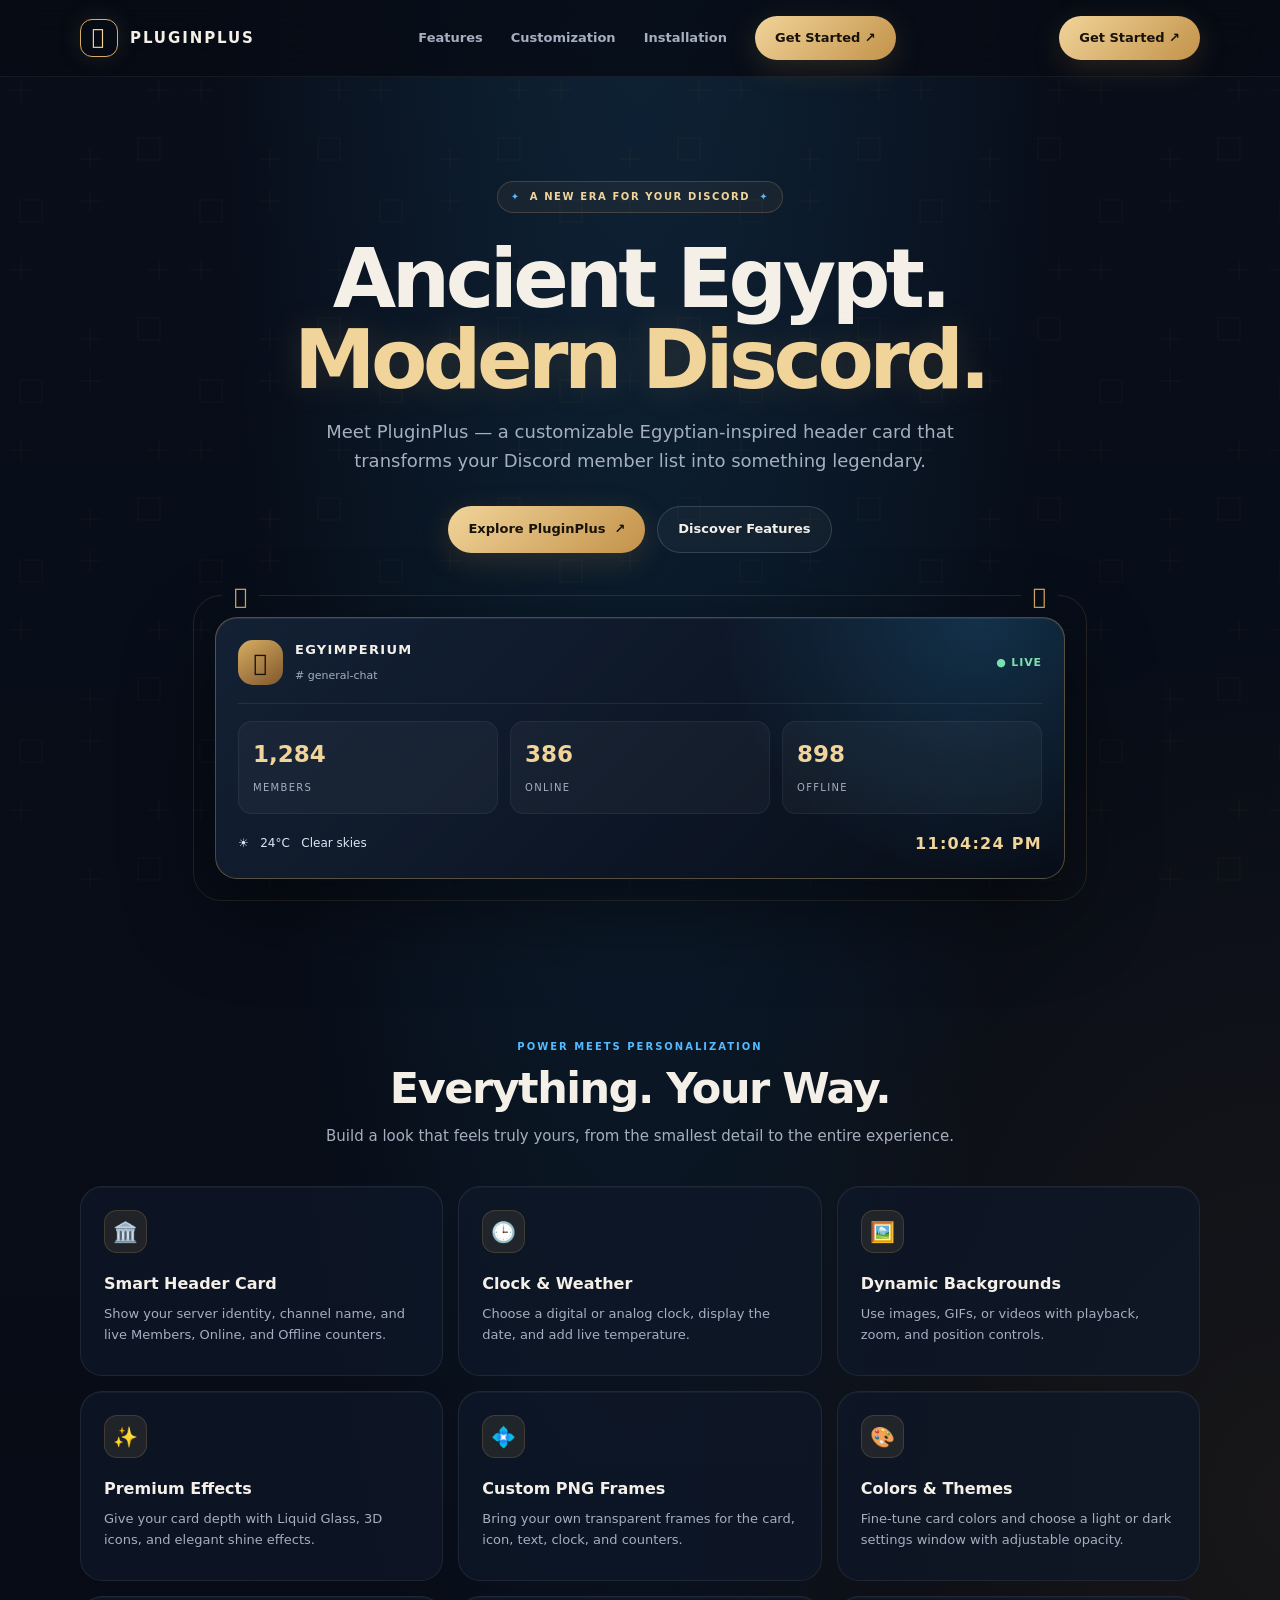
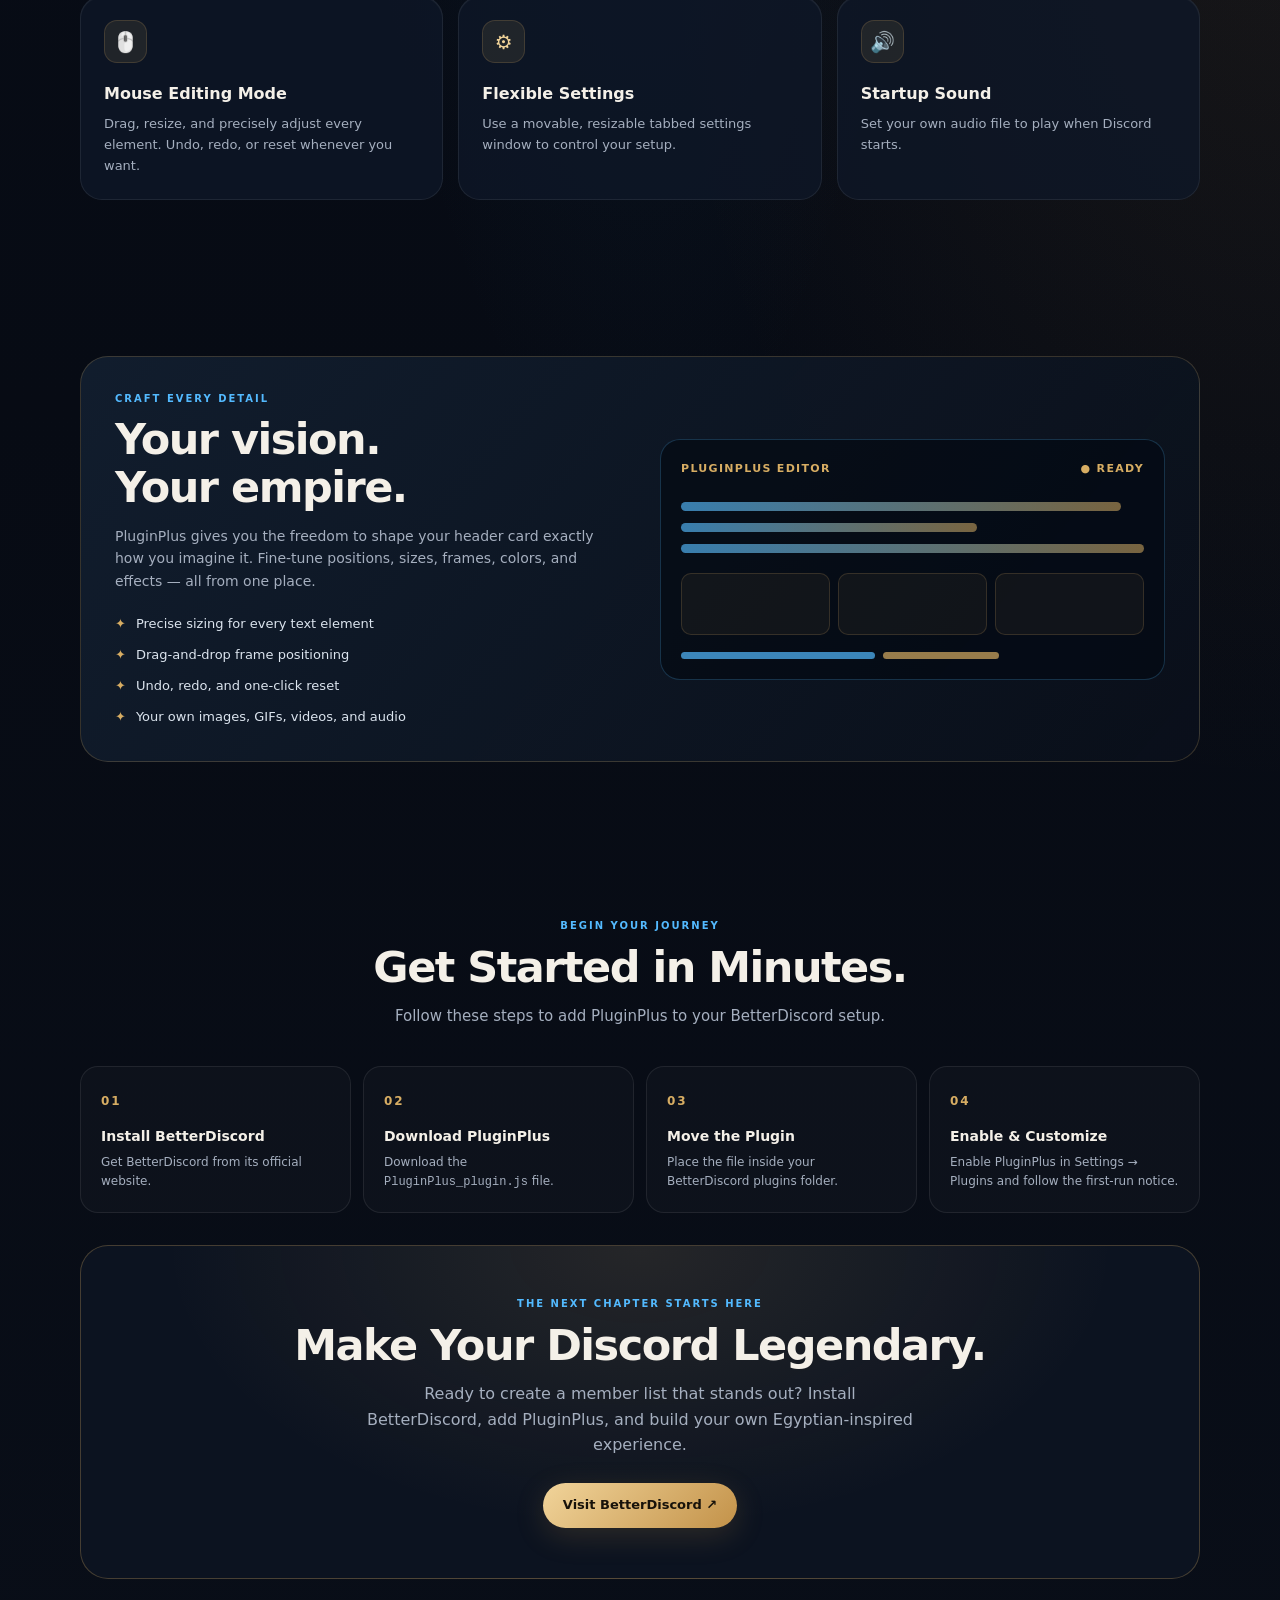
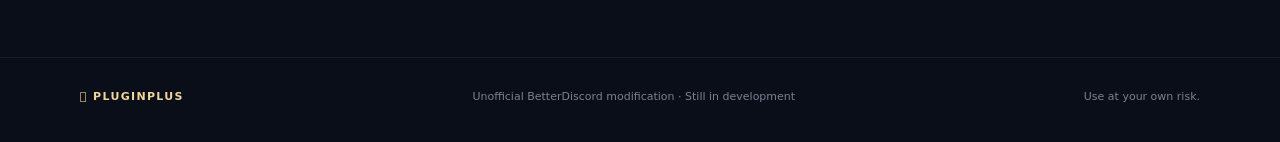
==== index.html @ 9c697003 "Add files via upload" ====
<!DOCTYPE html>
<html lang="en">
<head>
  <meta charset="UTF-8">
  <meta name="viewport" content="width=device-width, initial-scale=1.0">
  <meta name="theme-color" content="#080d18">
  <meta name="description" content="PluginPlus — a fully customizable Egyptian-inspired header card for BetterDiscord.">
  <title>PluginPlus — Bring Ancient Egypt to Discord</title>
  <style>
    :root {
      --bg: #070b14;
      --panel: rgba(15, 24, 40, .78);
      --panel-strong: #101a2b;
      --gold: #d7ad63;
      --gold-bright: #f1d49a;
      --blue: #53baff;
      --text: #f4f0e8;
      --muted: #a5afbf;
      --line: rgba(215, 173, 99, .22);
      --radius: 22px;
      --max: 1120px;
    }
    * { box-sizing: border-box; }
    html { scroll-behavior: smooth; }
    body {
      margin: 0; color: var(--text); background:
        radial-gradient(ellipse at 50% -15%, rgba(37, 111, 157, .25), transparent 48%),
        radial-gradient(ellipse at 100% 45%, rgba(166, 117, 48, .10), transparent 34%),
        linear-gradient(180deg, #080e1a 0%, #070b14 60%, #090e18 100%);
      font-family: Inter, ui-sans-serif, system-ui, -apple-system, BlinkMacSystemFont, "Segoe UI", sans-serif;
      line-height: 1.6; overflow-x: hidden;
    }
    body::before {
      content: ""; position: fixed; inset: 0; pointer-events: none; opacity: .16; z-index: -1;
      background-image: url("data:image/svg+xml,%3Csvg viewBox='0 0 180 180' xmlns='http://www.w3.org/2000/svg'%3E%3Cg fill='none' stroke='%23c69b55' stroke-opacity='.35' stroke-width='1'%3E%3Cpath d='M20 20h22v22H20zM138 138h22v22h-22zM90 10v22m-11-11h22M90 148v22m-11-11h22M10 90h22m-11-11v22M148 90h22m-11-11v22'/%3E%3C/g%3E%3C/svg%3E");
      background-size: 180px;
    }
    a { color: inherit; text-decoration: none; }
    button { font: inherit; }
    .wrap { width: min(var(--max), calc(100% - 40px)); margin: auto; }
    .topbar {
      position: sticky; top: 0; z-index: 20; backdrop-filter: blur(18px);
      background: rgba(7, 11, 20, .78); border-bottom: 1px solid rgba(255,255,255,.06);
    }
    .nav { min-height: 76px; display: flex; align-items: center; justify-content: space-between; gap: 24px; }
    .brand { display: flex; align-items: center; gap: 12px; font-weight: 850; letter-spacing: .12em; }
    .brand-mark {
      width: 38px; height: 38px; display: grid; place-items: center; border: 1px solid var(--gold);
      color: var(--gold-bright); border-radius: 12px; font-size: 21px; box-shadow: 0 0 24px rgba(215,173,99,.13);
    }
    .brand span:last-child { font-size: 15px; }
    .nav-links { display: flex; align-items: center; gap: 28px; color: var(--muted); font-size: 13px; font-weight: 650; }
    .nav-links a:hover { color: var(--gold-bright); }
    .nav-cta, .btn {
      display: inline-flex; align-items: center; justify-content: center; gap: 9px; border-radius: 999px;
      padding: 12px 20px; font-size: 13px; font-weight: 800; transition: .2s ease; cursor: pointer;
    }
    .nav-cta, .btn-primary { color: #17120a; background: linear-gradient(135deg, #f1d49a, #c39249); box-shadow: 0 8px 30px rgba(197,147,73,.18); }
    .nav-cta:hover, .btn-primary:hover { transform: translateY(-2px); filter: brightness(1.08); }
    .menu-toggle { display: none; border: 1px solid var(--line); background: transparent; color: var(--text); border-radius: 10px; padding: 8px 11px; }
    .hero { position: relative; padding: 104px 0 82px; text-align: center; }
    .eyebrow {
      display: inline-flex; align-items: center; gap: 9px; padding: 7px 13px; border: 1px solid var(--line);
      border-radius: 999px; color: var(--gold-bright); background: rgba(215,173,99,.06);
      text-transform: uppercase; letter-spacing: .16em; font-size: 10px; font-weight: 800;
    }
    .eyebrow::before, .eyebrow::after { content: "✦"; color: var(--blue); font-size: 10px; }
    h1 { max-width: 900px; margin: 25px auto 18px; font-size: clamp(44px, 8vw, 82px); line-height: .99; letter-spacing: -.055em; }
    h1 .gold { color: var(--gold-bright); text-shadow: 0 0 35px rgba(215,173,99,.16); }
    .hero p { max-width: 650px; margin: 0 auto; color: var(--muted); font-size: clamp(15px, 2vw, 18px); }
    .hero-actions { display: flex; justify-content: center; flex-wrap: wrap; gap: 12px; margin-top: 30px; }
    .btn-secondary { border: 1px solid rgba(180,198,219,.2); background: rgba(255,255,255,.035); color: var(--text); }
    .btn-secondary:hover { border-color: var(--blue); color: #c9eaff; transform: translateY(-2px); }
    .hero-art { max-width: 850px; margin: 64px auto 0; position: relative; }
    .ornament { position: absolute; inset: -22px; border: 1px solid rgba(215,173,99,.15); border-radius: 28px; pointer-events: none; }
    .ornament::before, .ornament::after { content: "𓂀"; position: absolute; top: -17px; color: var(--gold); background: #080e19; padding: 0 12px; font-size: 22px; }
    .ornament::before { left: 28px; } .ornament::after { right: 28px; }
    .preview {
      position: relative; overflow: hidden; text-align: left; border: 1px solid rgba(215,173,99,.35);
      border-radius: 22px; padding: 22px; background:
        radial-gradient(circle at 90% 0%, rgba(44,151,214,.22), transparent 32%),
        linear-gradient(135deg, rgba(20,34,54,.97), rgba(8,14,25,.98));
      box-shadow: 0 30px 90px rgba(0,0,0,.48), inset 0 1px rgba(255,255,255,.07);
    }
    .preview-top { display: flex; align-items: center; justify-content: space-between; gap: 16px; padding-bottom: 17px; border-bottom: 1px solid rgba(255,255,255,.08); }
    .server { display: flex; align-items: center; gap: 12px; }
    .server-icon { width: 45px; height: 45px; border-radius: 15px; display: grid; place-items: center; background: linear-gradient(145deg,#d7ad63,#80572b); color: #15100a; font-size: 23px; }
    .server strong { display: block; font-size: 13px; letter-spacing: .1em; }
    .server small, .preview small { color: var(--muted); font-size: 11px; }
    .live { color: #7be0b0; font-size: 11px; font-weight: 800; letter-spacing: .08em; }
    .stats { display: grid; grid-template-columns: repeat(3,1fr); gap: 12px; margin-top: 17px; }
    .stat { padding: 14px; border-radius: 14px; background: rgba(255,255,255,.035); border: 1px solid rgba(255,255,255,.06); }
    .stat b { display: block; font-size: 23px; color: var(--gold-bright); }
    .stat span { color: var(--muted); font-size: 10px; text-transform: uppercase; letter-spacing: .13em; }
    .preview-bottom { display: flex; justify-content: space-between; align-items: center; gap: 15px; margin-top: 17px; }
    .weather { color: #d8e7f5; font-size: 12px; }
    .clock { font-variant-numeric: tabular-nums; color: var(--gold-bright); font-weight: 800; letter-spacing: .08em; }
    section { padding: 78px 0; }
    .section-head { text-align: center; max-width: 650px; margin: 0 auto 38px; }
    .kicker { color: var(--blue); font-size: 10px; font-weight: 850; letter-spacing: .2em; text-transform: uppercase; }
    h2 { margin: 10px 0 12px; font-size: clamp(29px, 4vw, 43px); letter-spacing: -.035em; line-height: 1.1; }
    .section-head p { color: var(--muted); margin: 0; font-size: 15px; }
    .features { display: grid; grid-template-columns: repeat(3,1fr); gap: 15px; }
    .feature {
      padding: 23px; min-height: 190px; border-radius: var(--radius); background: var(--panel);
      border: 1px solid rgba(255,255,255,.075); box-shadow: inset 0 1px rgba(255,255,255,.035); transition: .22s ease;
    }
    .feature:hover { transform: translateY(-5px); border-color: rgba(83,186,255,.35); background: rgba(18,31,49,.92); }
    .feature-icon { width: 43px; height: 43px; display: grid; place-items: center; border-radius: 13px; margin-bottom: 18px; color: var(--gold-bright); background: rgba(215,173,99,.10); border: 1px solid rgba(215,173,99,.18); font-size: 20px; }
    .feature h3 { margin: 0 0 7px; font-size: 16px; }
    .feature p { margin: 0; color: var(--muted); font-size: 13px; }
    .showcase {
      display: grid; grid-template-columns: 1fr 1fr; align-items: center; gap: 40px;
      padding: 34px; border: 1px solid var(--line); border-radius: 28px;
      background: linear-gradient(130deg, rgba(19,31,48,.9), rgba(10,16,27,.86));
    }
    .showcase h2 { margin-top: 9px; }
    .showcase p { color: var(--muted); font-size: 14px; }
    .showcase ul { padding: 0; list-style: none; display: grid; gap: 10px; margin: 22px 0 0; }
    .showcase li { color: #dbe4ee; font-size: 13px; }
    .showcase li::before { content: "✦"; color: var(--gold); margin-right: 10px; }
    .visual-card { padding: 20px; border-radius: 20px; border: 1px solid rgba(83,186,255,.22); background: rgba(4,10,19,.65); }
    .visual-line { height: 9px; border-radius: 10px; margin: 12px 0; background: linear-gradient(90deg, rgba(83,186,255,.65), rgba(215,173,99,.55)); }
    .visual-line:nth-child(2) { width: 82%; } .visual-line:nth-child(3) { width: 64%; }
    .visual-grid { display: grid; grid-template-columns: repeat(3,1fr); gap: 8px; margin-top: 20px; }
    .visual-grid span { height: 62px; border-radius: 10px; border: 1px solid rgba(215,173,99,.18); background: rgba(215,173,99,.06); }
    .steps { display: grid; grid-template-columns: repeat(4,1fr); gap: 12px; counter-reset: step; }
    .step { counter-increment: step; padding: 20px; border-radius: 18px; border: 1px solid rgba(255,255,255,.08); background: rgba(255,255,255,.025); }
    .step::before { content: "0" counter(step); color: var(--gold); font-size: 12px; font-weight: 900; letter-spacing: .15em; }
    .step h3 { font-size: 14px; margin: 13px 0 5px; }
    .step p { color: var(--muted); font-size: 12px; margin: 0; }
    .download { text-align: center; padding: 50px 25px; border-radius: 28px; border: 1px solid rgba(215,173,99,.28); background: radial-gradient(ellipse at 50% 0%, rgba(215,173,99,.12), transparent 60%), rgba(14,22,36,.8); }
    .download p { color: var(--muted); max-width: 550px; margin: 0 auto 25px; }
    footer { padding: 30px 0 38px; color: #778395; font-size: 11px; border-top: 1px solid rgba(255,255,255,.06); }
    .footer-inner { display: flex; justify-content: space-between; align-items: center; gap: 15px; }
    .footer-brand { color: var(--gold-bright); font-weight: 850; letter-spacing: .12em; }
    @media (max-width: 760px) {
      .nav-links { display: none; position: absolute; top: 76px; left: 0; right: 0; padding: 18px 22px 22px; background: #0b1220; border-bottom: 1px solid var(--line); flex-direction: column; align-items: stretch; gap: 17px; }
      .nav-links.open { display: flex; } .nav-links .nav-cta { text-align: center; }
      .menu-toggle { display: inline-flex; } .nav > .nav-cta { display: none; }
      .hero { padding: 75px 0 60px; } .hero-art { margin-top: 48px; }
      .features { grid-template-columns: repeat(2,1fr); } .showcase { grid-template-columns: 1fr; gap: 22px; padding: 24px; }
      .steps { grid-template-columns: repeat(2,1fr); }
    }
    @media (max-width: 480px) {
      .wrap { width: min(100% - 28px, var(--max)); }
      .features { grid-template-columns: 1fr; } .feature { min-height: auto; }
      .stats { gap: 7px; } .stat { padding: 10px 8px; } .stat b { font-size: 19px; }
      .preview { padding: 15px; } .preview-bottom { align-items: flex-start; flex-direction: column; }
      .steps { grid-template-columns: 1fr 1fr; } .footer-inner { flex-direction: column; text-align: center; }
      .ornament { inset: -12px; }
    }
    @media (prefers-reduced-motion: reduce) { *, *::before, *::after { scroll-behavior: auto !important; transition: none !important; } }
  </style>
</head>
<body>
  <header class="topbar">
    <div class="wrap nav">
      <a class="brand" href="#home" aria-label="PluginPlus home"><span class="brand-mark">𓂀</span><span>PLUGINPLUS</span></a>
      <nav class="nav-links" id="navLinks" aria-label="Main navigation">
        <a href="#features">Features</a><a href="#customize">Customization</a><a href="#install">Installation</a>
        <a class="nav-cta" href="#install">Get Started ↗</a>
      </nav>
      <a class="nav-cta" href="#install">Get Started ↗</a>
      <button class="menu-toggle" id="menuToggle" aria-label="Toggle navigation" aria-expanded="false">☰</button>
    </div>
  </header>

  <main id="home">
    <section class="hero wrap">
      <div class="eyebrow">A new era for your Discord</div>
      <h1>Ancient Egypt.<br><span class="gold">Modern Discord.</span></h1>
      <p>Meet PluginPlus — a customizable Egyptian-inspired header card that transforms your Discord member list into something legendary.</p>
      <div class="hero-actions">
        <a class="btn btn-primary" href="#install">Explore PluginPlus <span>↗</span></a>
        <a class="btn btn-secondary" href="#features">Discover Features</a>
      </div>
      <div class="hero-art">
        <div class="ornament"></div>
        <div class="preview">
          <div class="preview-top">
            <div class="server">
              <div class="server-icon">𓂀</div>
              <div><strong>EGYIMPERIUM</strong><small># general-chat</small></div>
            </div>
            <span class="live">● LIVE</span>
          </div>
          <div class="stats">
            <div class="stat"><b>1,284</b><span>Members</span></div>
            <div class="stat"><b>386</b><span>Online</span></div>
            <div class="stat"><b>898</b><span>Offline</span></div>
          </div>
          <div class="preview-bottom">
            <span class="weather">☀ &nbsp; 24°C &nbsp; Clear skies</span>
            <span class="clock" id="clock">08:42:16 PM</span>
          </div>
        </div>
      </div>
    </section>

    <section id="features">
      <div class="wrap">
        <div class="section-head"><div class="kicker">Power meets personalization</div><h2>Everything. Your Way.</h2><p>Build a look that feels truly yours, from the smallest detail to the entire experience.</p></div>
        <div class="features">
          <article class="feature"><div class="feature-icon">🏛️</div><h3>Smart Header Card</h3><p>Show your server identity, channel name, and live Members, Online, and Offline counters.</p></article>
          <article class="feature"><div class="feature-icon">🕒</div><h3>Clock & Weather</h3><p>Choose a digital or analog clock, display the date, and add live temperature.</p></article>
          <article class="feature"><div class="feature-icon">🖼️</div><h3>Dynamic Backgrounds</h3><p>Use images, GIFs, or videos with playback, zoom, and position controls.</p></article>
          <article class="feature"><div class="feature-icon">✨</div><h3>Premium Effects</h3><p>Give your card depth with Liquid Glass, 3D icons, and elegant shine effects.</p></article>
          <article class="feature"><div class="feature-icon">💠</div><h3>Custom PNG Frames</h3><p>Bring your own transparent frames for the card, icon, text, clock, and counters.</p></article>
          <article class="feature"><div class="feature-icon">🎨</div><h3>Colors & Themes</h3><p>Fine-tune card colors and choose a light or dark settings window with adjustable opacity.</p></article>
          <article class="feature"><div class="feature-icon">🖱️</div><h3>Mouse Editing Mode</h3><p>Drag, resize, and precisely adjust every element. Undo, redo, or reset whenever you want.</p></article>
          <article class="feature"><div class="feature-icon">⚙️</div><h3>Flexible Settings</h3><p>Use a movable, resizable tabbed settings window to control your setup.</p></article>
          <article class="feature"><div class="feature-icon">🔊</div><h3>Startup Sound</h3><p>Set your own audio file to play when Discord starts.</p></article>
        </div>
      </div>
    </section>

    <section id="customize">
      <div class="wrap">
        <div class="showcase">
          <div>
            <div class="kicker">Craft every detail</div>
            <h2>Your vision.<br><span class="gold">Your empire.</span></h2>
            <p>PluginPlus gives you the freedom to shape your header card exactly how you imagine it. Fine-tune positions, sizes, frames, colors, and effects — all from one place.</p>
            <ul><li>Precise sizing for every text element</li><li>Drag-and-drop frame positioning</li><li>Undo, redo, and one-click reset</li><li>Your own images, GIFs, videos, and audio</li></ul>
          </div>
          <div class="visual-card" aria-label="Decorative customization preview">
            <div style="display:flex;justify-content:space-between;color:#d7ad63;font-size:11px;font-weight:800;letter-spacing:.12em"><span>PLUGINPLUS EDITOR</span><span>● READY</span></div>
            <div class="visual-line" style="width:95%;margin-top:24px"></div><div class="visual-line"></div><div class="visual-line"></div>
            <div class="visual-grid"><span></span><span></span><span></span></div>
            <div style="display:flex;gap:8px;margin-top:17px"><span style="height:7px;width:42%;border-radius:9px;background:#53baff;opacity:.7"></span><span style="height:7px;width:25%;border-radius:9px;background:#d7ad63;opacity:.7"></span></div>
          </div>
        </div>
      </div>
    </section>

    <section id="install">
      <div class="wrap">
        <div class="section-head"><div class="kicker">Begin your journey</div><h2>Get Started in Minutes.</h2><p>Follow these steps to add PluginPlus to your BetterDiscord setup.</p></div>
        <div class="steps">
          <article class="step"><h3>Install BetterDiscord</h3><p>Get BetterDiscord from its official website.</p></article>
          <article class="step"><h3>Download PluginPlus</h3><p>Download the <code>PluginPlus_plugin.js</code> file.</p></article>
          <article class="step"><h3>Move the Plugin</h3><p>Place the file inside your BetterDiscord plugins folder.</p></article>
          <article class="step"><h3>Enable & Customize</h3><p>Enable PluginPlus in Settings → Plugins and follow the first-run notice.</p></article>
        </div>
        <div class="download" style="margin-top:32px">
          <div class="kicker">The next chapter starts here</div>
          <h2>Make Your Discord Legendary.</h2>
          <p>Ready to create a member list that stands out? Install BetterDiscord, add PluginPlus, and build your own Egyptian-inspired experience.</p>
          <a class="btn btn-primary" href="https://betterdiscord.app" target="_blank" rel="noopener noreferrer">Visit BetterDiscord ↗</a>
        </div>
      </div>
    </section>
  </main>

  <footer><div class="wrap footer-inner"><span class="footer-brand">𓂀 PLUGINPLUS</span><span>Unofficial BetterDiscord modification · Still in development</span><span>Use at your own risk.</span></div></footer>

  <script>
    const clock = document.getElementById('clock');
    function updateClock() {
      clock.textContent = new Intl.DateTimeFormat('en-US', {
        hour: '2-digit', minute: '2-digit', second: '2-digit', hour12: true
      }).format(new Date());
    }
    updateClock();
    setInterval(updateClock, 1000);

    const toggle = document.getElementById('menuToggle');
    const nav = document.getElementById('navLinks');
    toggle.addEventListener('click', () => {
      const open = nav.classList.toggle('open');
      toggle.setAttribute('aria-expanded', String(open));
      toggle.textContent = open ? '✕' : '☰';
    });
    nav.querySelectorAll('a').forEach(link => link.addEventListener('click', () => {
      nav.classList.remove('open');
      toggle.setAttribute('aria-expanded', 'false');
      toggle.textContent = '☰';
    }));
  </script>
</body>
</html>
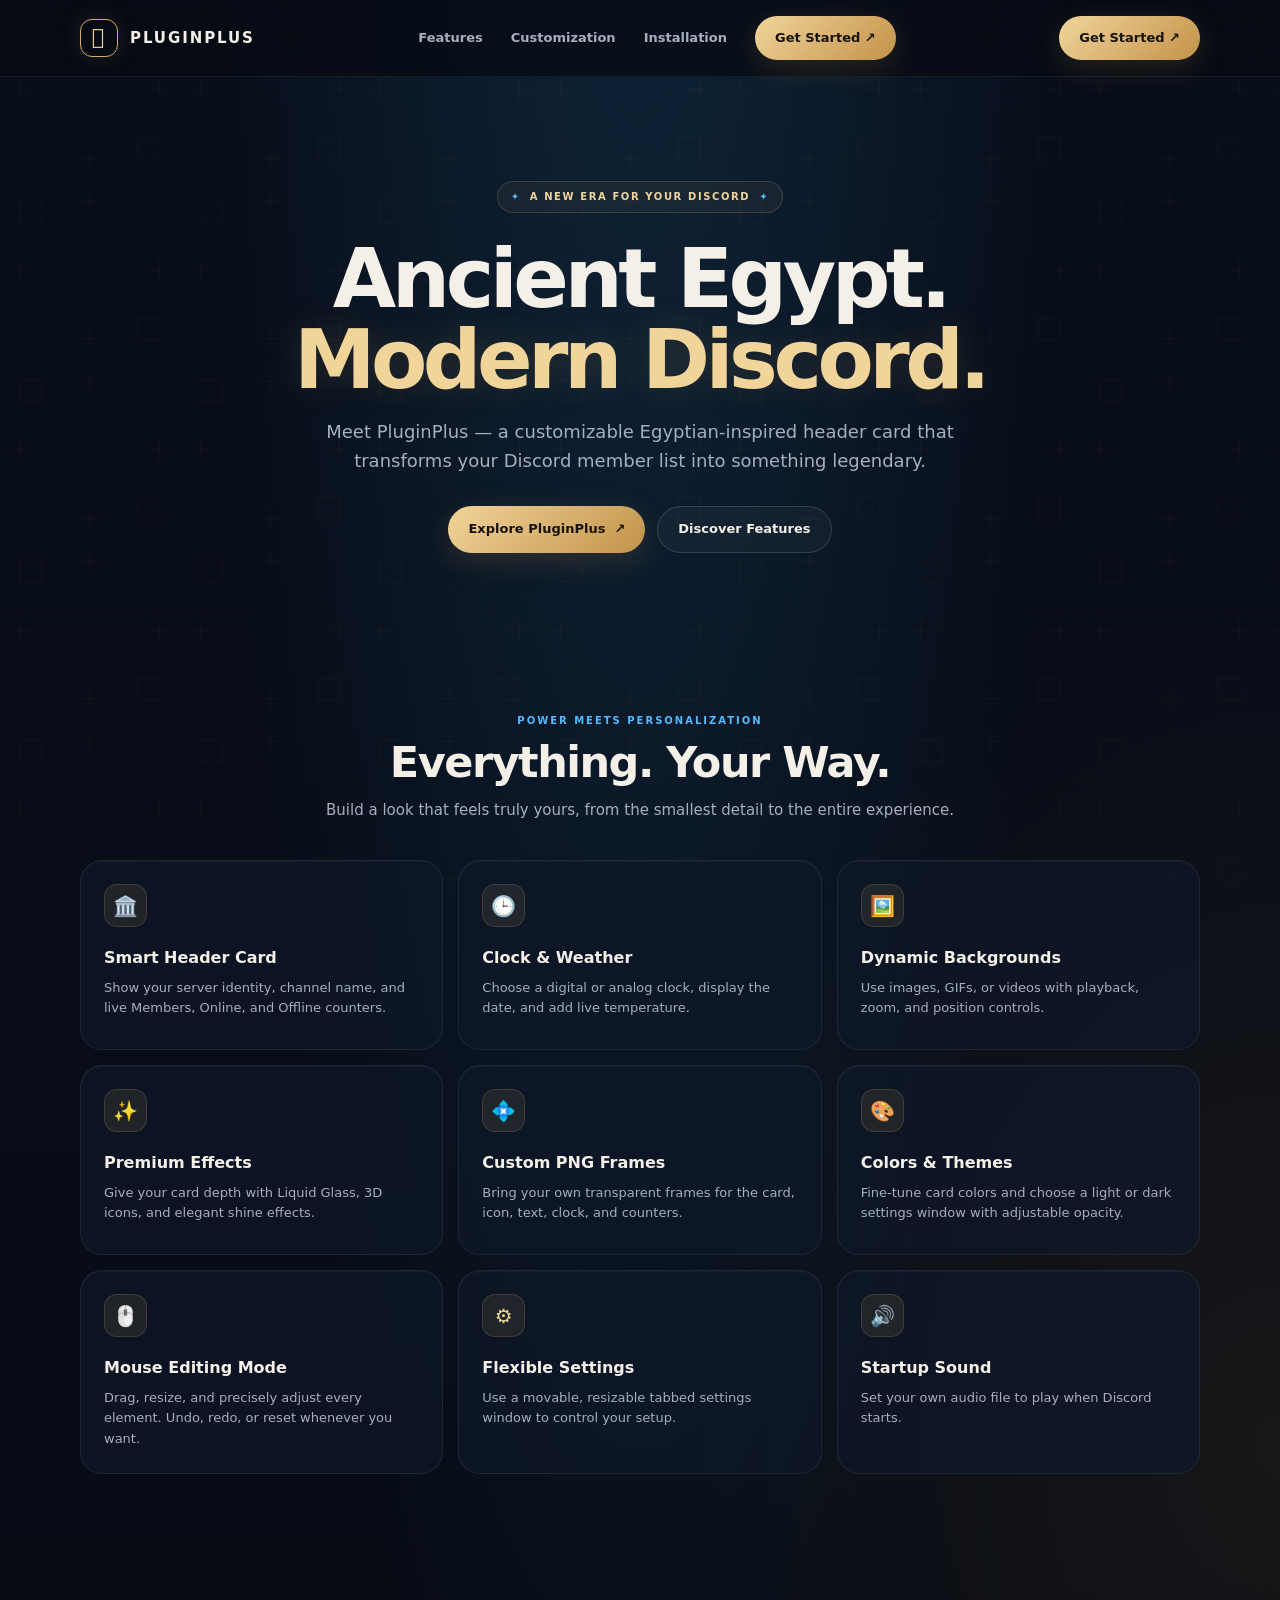
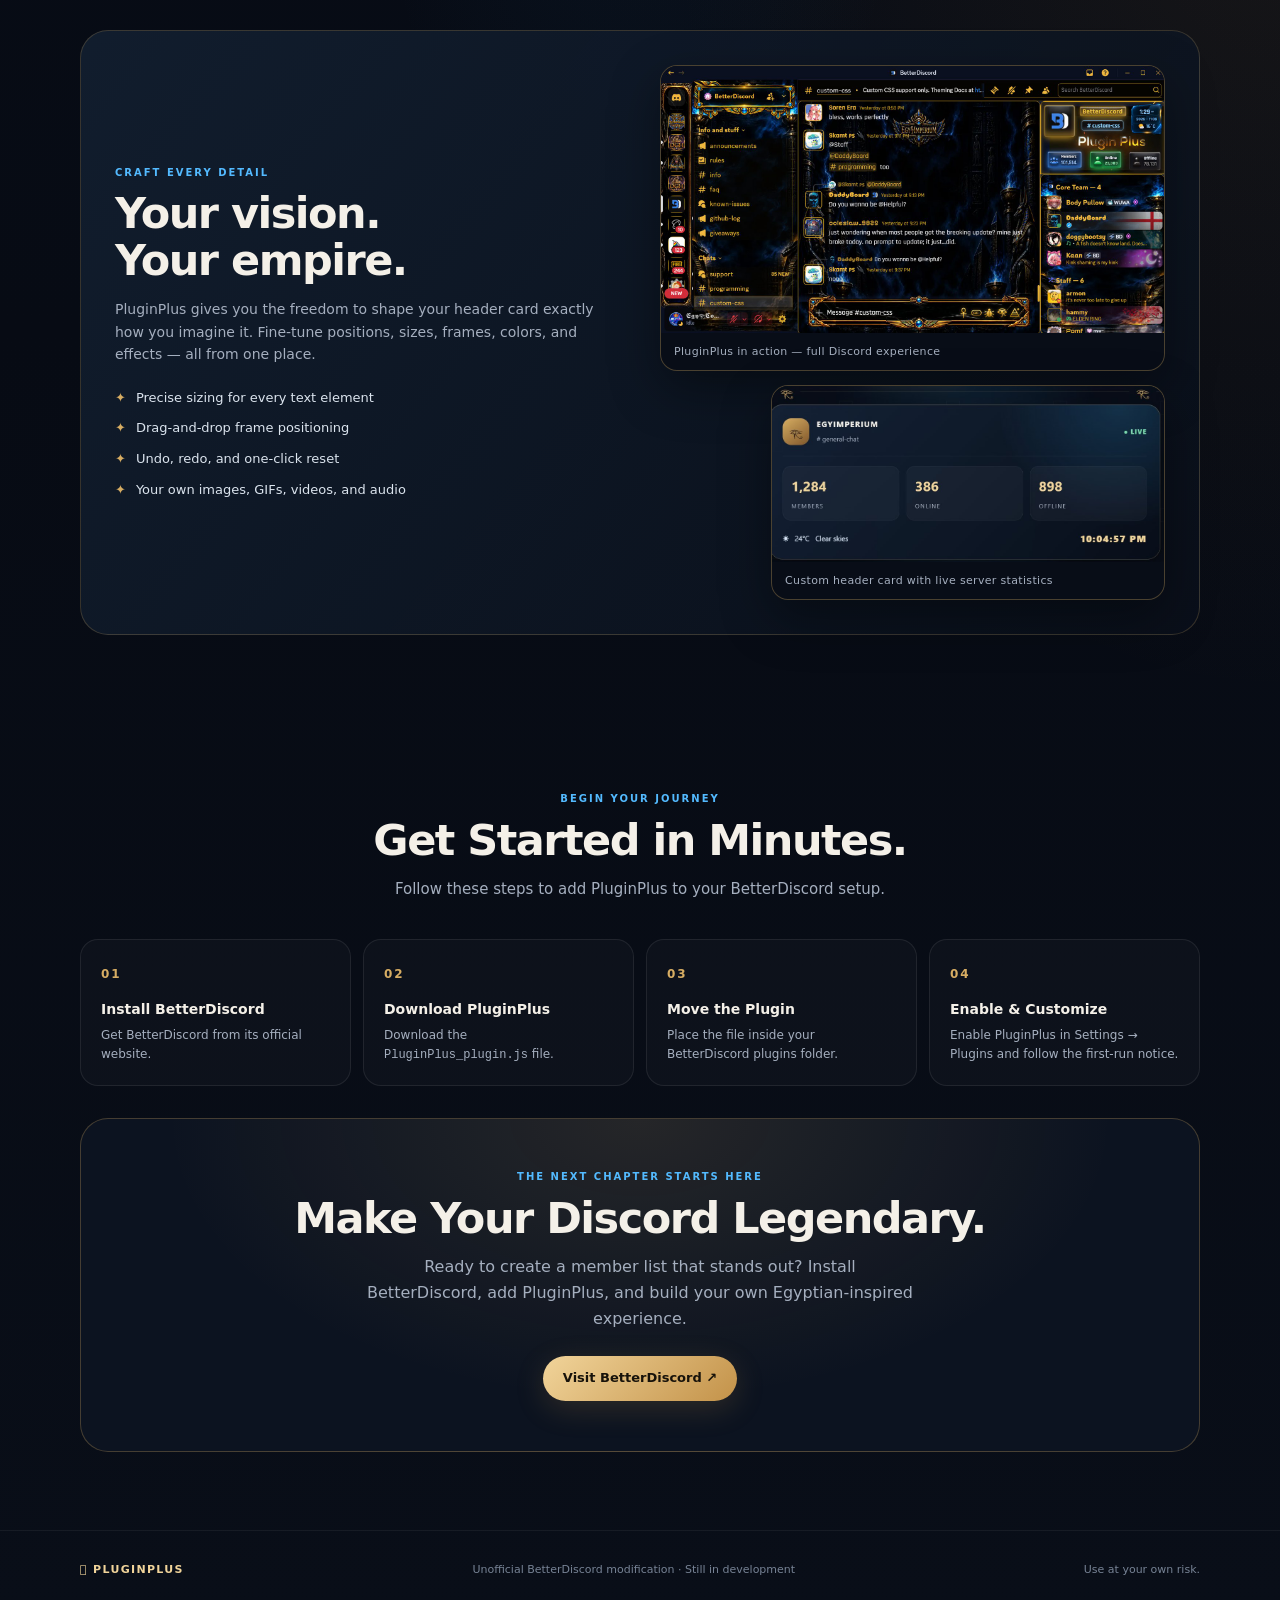
==== commit 5e744d19: "Add files via upload" ====
--- a/index.html
+++ b/index.html
@@ -124,6 +124,14 @@
     .visual-line:nth-child(2) { width: 82%; } .visual-line:nth-child(3) { width: 64%; }
     .visual-grid { display: grid; grid-template-columns: repeat(3,1fr); gap: 8px; margin-top: 20px; }
     .visual-grid span { height: 62px; border-radius: 10px; border: 1px solid rgba(215,173,99,.18); background: rgba(215,173,99,.06); }
+    .screenshots { min-width: 0; display: grid; gap: 14px; }
+    .screenshots figure { margin: 0; overflow: hidden; border-radius: 17px; border: 1px solid rgba(215,173,99,.32); background: #080d17; box-shadow: 0 18px 50px rgba(0,0,0,.38); }
+    .screenshots img { display: block; width: 100%; height: auto; }
+    .screenshots figcaption { padding: 10px 13px; color: var(--muted); font-size: 11px; letter-spacing: .03em; }
+    .screen-main img { aspect-ratio: 1917 / 1016; object-fit: cover; }
+    .screen-detail { width: 78%; justify-self: end; }
+    .screen-detail img { aspect-ratio: 1071 / 480; object-fit: cover; }
+
     .steps { display: grid; grid-template-columns: repeat(4,1fr); gap: 12px; counter-reset: step; }
     .step { counter-increment: step; padding: 20px; border-radius: 18px; border: 1px solid rgba(255,255,255,.08); background: rgba(255,255,255,.025); }
     .step::before { content: "0" counter(step); color: var(--gold); font-size: 12px; font-weight: 900; letter-spacing: .15em; }
@@ -175,27 +183,6 @@
         <a class="btn btn-primary" href="#install">Explore PluginPlus <span>↗</span></a>
         <a class="btn btn-secondary" href="#features">Discover Features</a>
       </div>
-      <div class="hero-art">
-        <div class="ornament"></div>
-        <div class="preview">
-          <div class="preview-top">
-            <div class="server">
-              <div class="server-icon">𓂀</div>
-              <div><strong>EGYIMPERIUM</strong><small># general-chat</small></div>
-            </div>
-            <span class="live">● LIVE</span>
-          </div>
-          <div class="stats">
-            <div class="stat"><b>1,284</b><span>Members</span></div>
-            <div class="stat"><b>386</b><span>Online</span></div>
-            <div class="stat"><b>898</b><span>Offline</span></div>
-          </div>
-          <div class="preview-bottom">
-            <span class="weather">☀ &nbsp; 24°C &nbsp; Clear skies</span>
-            <span class="clock" id="clock">08:42:16 PM</span>
-          </div>
-        </div>
-      </div>
     </section>
 
     <section id="features">
@@ -224,11 +211,15 @@
             <p>PluginPlus gives you the freedom to shape your header card exactly how you imagine it. Fine-tune positions, sizes, frames, colors, and effects — all from one place.</p>
             <ul><li>Precise sizing for every text element</li><li>Drag-and-drop frame positioning</li><li>Undo, redo, and one-click reset</li><li>Your own images, GIFs, videos, and audio</li></ul>
           </div>
-          <div class="visual-card" aria-label="Decorative customization preview">
-            <div style="display:flex;justify-content:space-between;color:#d7ad63;font-size:11px;font-weight:800;letter-spacing:.12em"><span>PLUGINPLUS EDITOR</span><span>● READY</span></div>
-            <div class="visual-line" style="width:95%;margin-top:24px"></div><div class="visual-line"></div><div class="visual-line"></div>
-            <div class="visual-grid"><span></span><span></span><span></span></div>
-            <div style="display:flex;gap:8px;margin-top:17px"><span style="height:7px;width:42%;border-radius:9px;background:#53baff;opacity:.7"></span><span style="height:7px;width:25%;border-radius:9px;background:#d7ad63;opacity:.7"></span></div>
+          <div class="screenshots">
+            <figure class="screen-main">
+              <img src="[data-uri]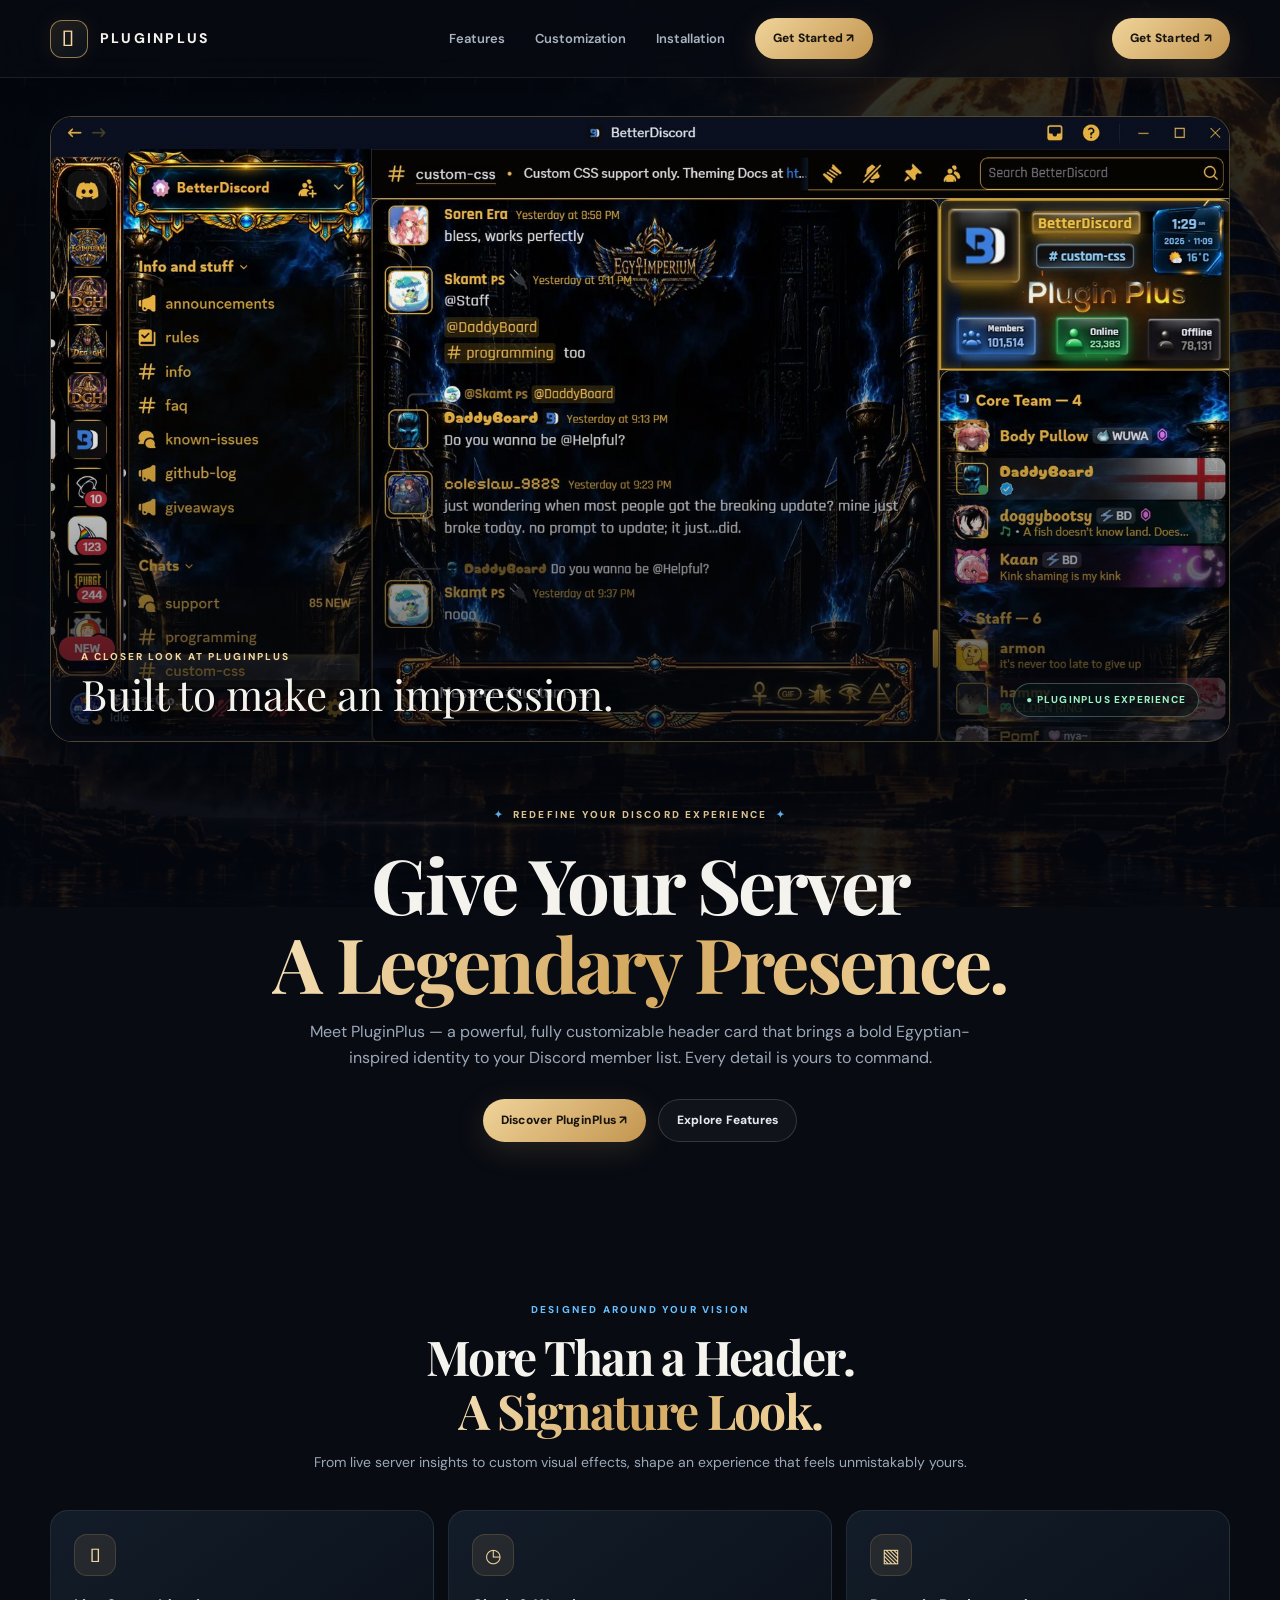
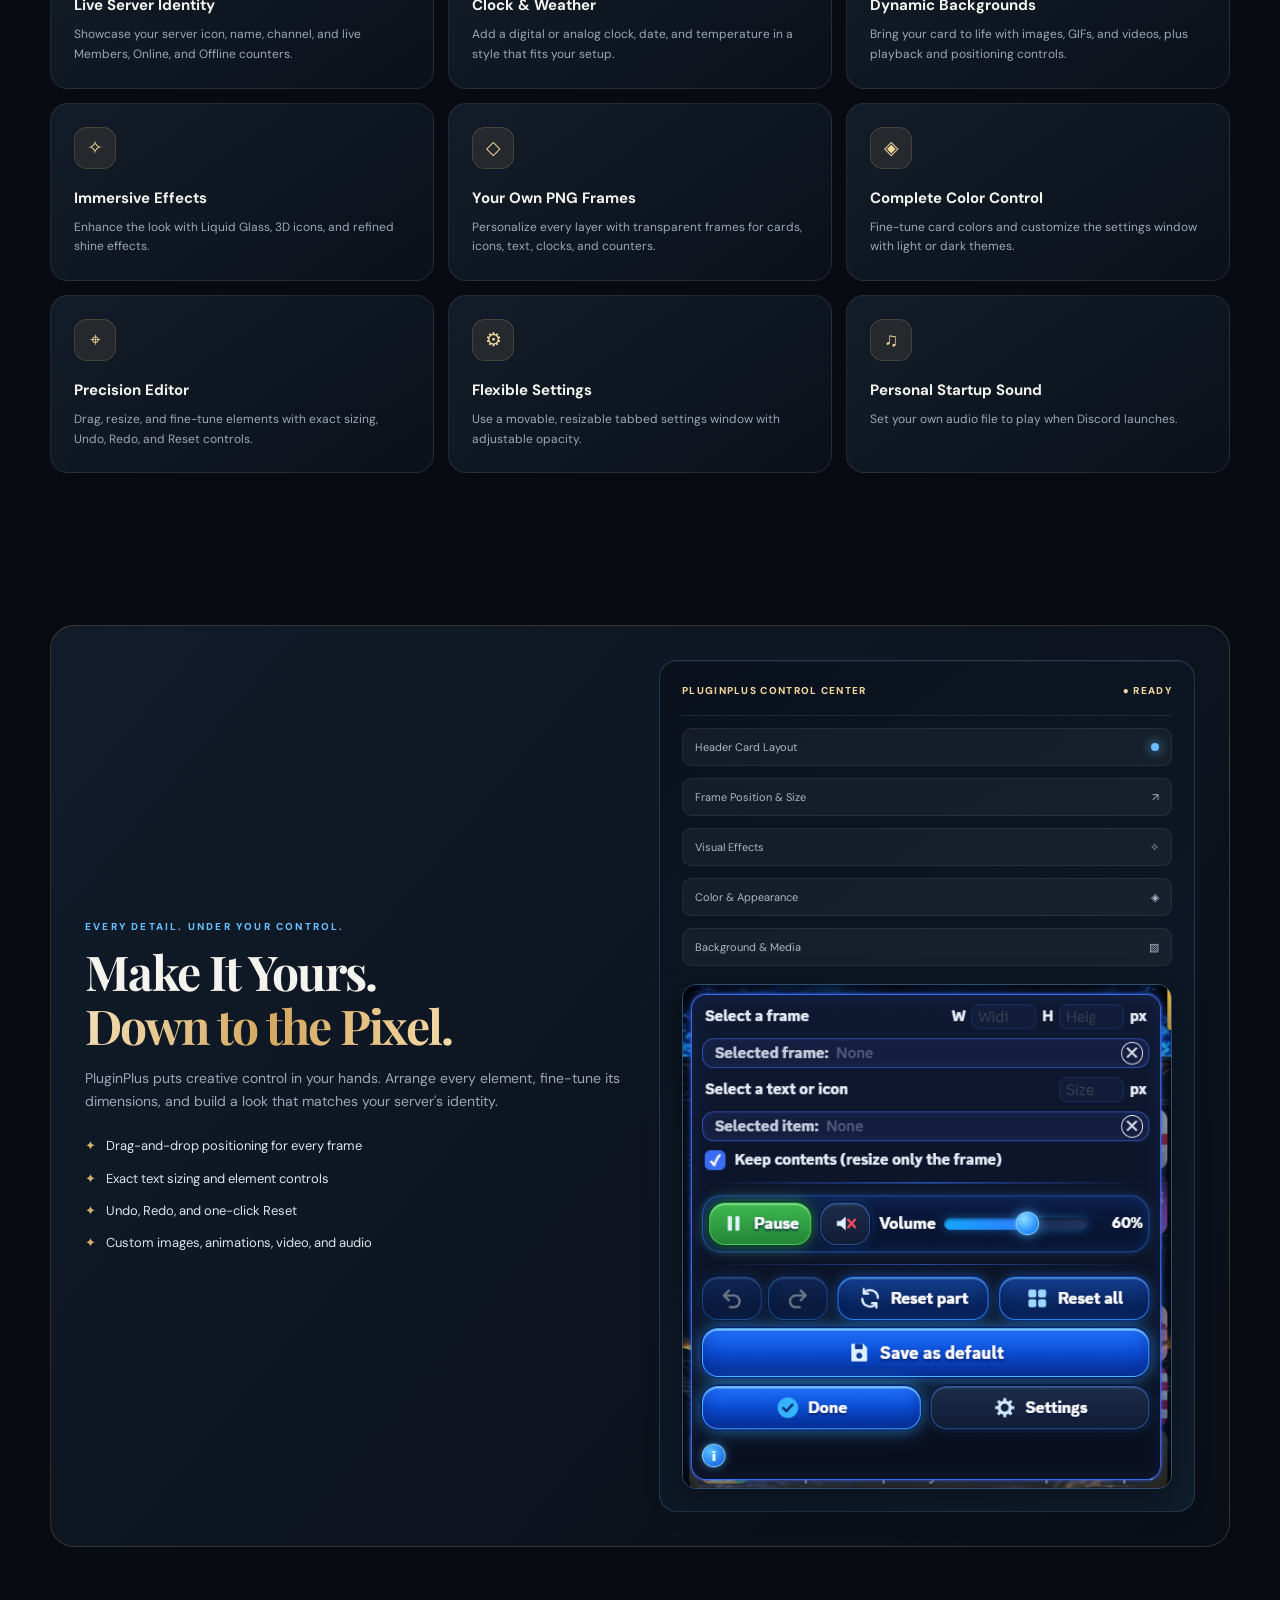
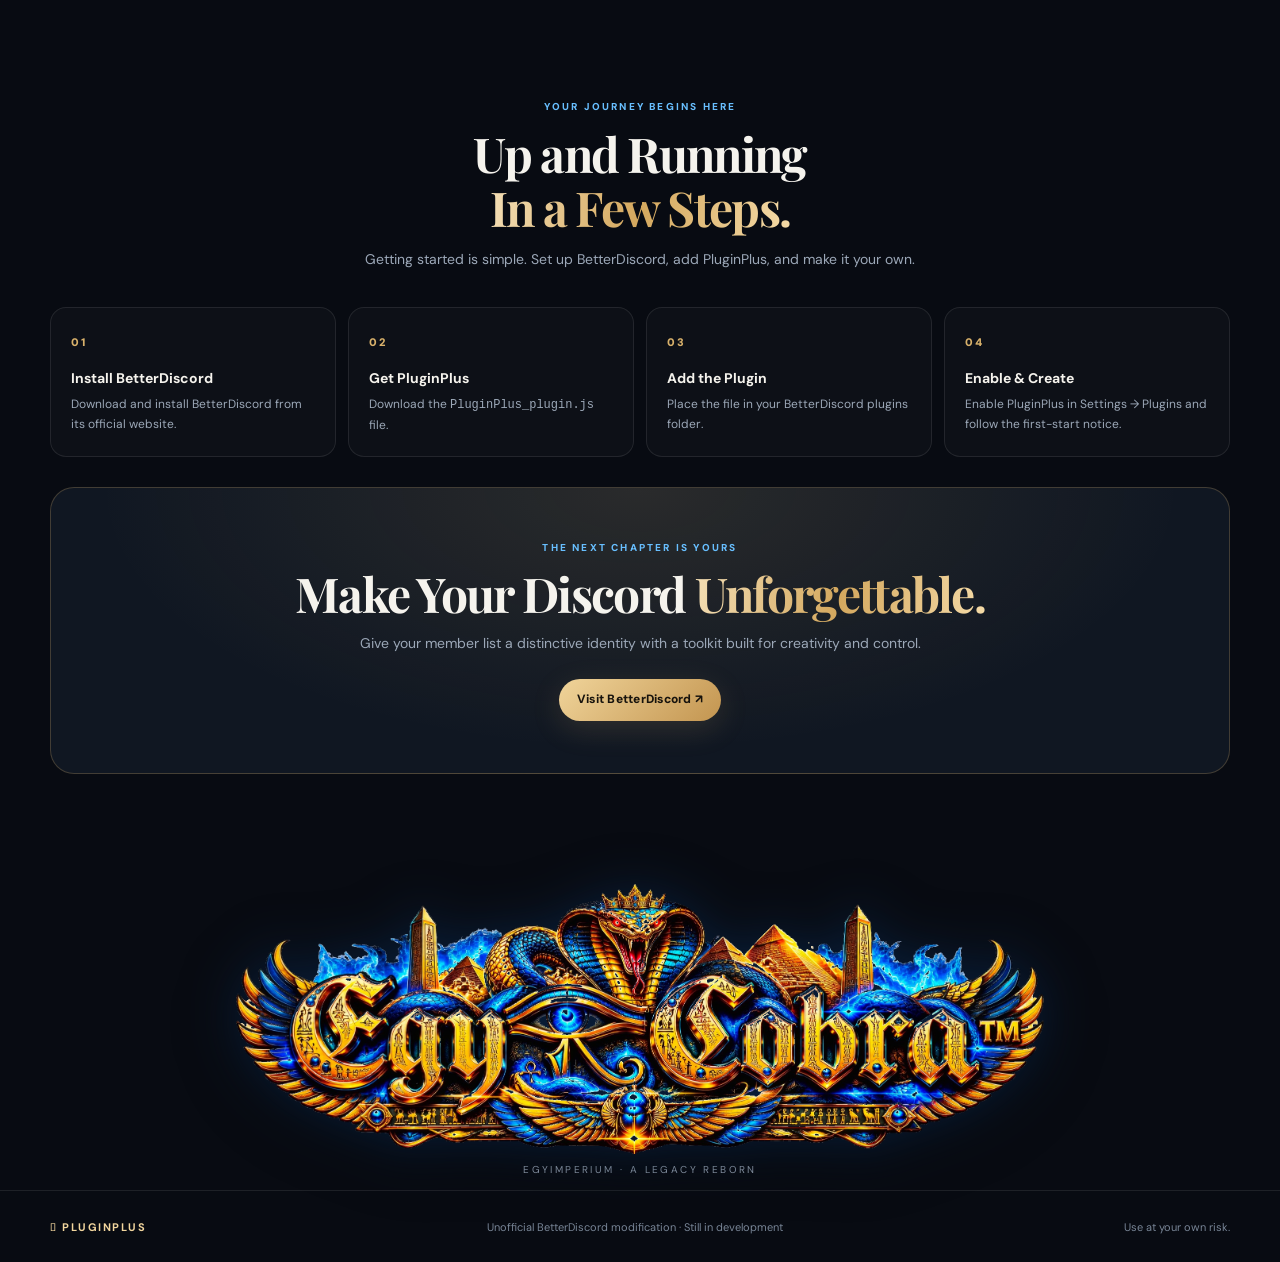
==== commit 5915250d: "Add files via upload" ====
--- a/index.html
+++ b/index.html
@@ -1,273 +1,140 @@
 <!DOCTYPE html>
 <html lang="en">
 <head>
-  <meta charset="UTF-8">
-  <meta name="viewport" content="width=device-width, initial-scale=1.0">
-  <meta name="theme-color" content="#080d18">
-  <meta name="description" content="PluginPlus — a fully customizable Egyptian-inspired header card for BetterDiscord.">
-  <title>PluginPlus — Bring Ancient Egypt to Discord</title>
-  <style>
-    :root {
-      --bg: #070b14;
-      --panel: rgba(15, 24, 40, .78);
-      --panel-strong: #101a2b;
-      --gold: #d7ad63;
-      --gold-bright: #f1d49a;
-      --blue: #53baff;
-      --text: #f4f0e8;
-      --muted: #a5afbf;
-      --line: rgba(215, 173, 99, .22);
-      --radius: 22px;
-      --max: 1120px;
-    }
-    * { box-sizing: border-box; }
-    html { scroll-behavior: smooth; }
-    body {
-      margin: 0; color: var(--text); background:
-        radial-gradient(ellipse at 50% -15%, rgba(37, 111, 157, .25), transparent 48%),
-        radial-gradient(ellipse at 100% 45%, rgba(166, 117, 48, .10), transparent 34%),
-        linear-gradient(180deg, #080e1a 0%, #070b14 60%, #090e18 100%);
-      font-family: Inter, ui-sans-serif, system-ui, -apple-system, BlinkMacSystemFont, "Segoe UI", sans-serif;
-      line-height: 1.6; overflow-x: hidden;
-    }
-    body::before {
-      content: ""; position: fixed; inset: 0; pointer-events: none; opacity: .16; z-index: -1;
-      background-image: url("data:image/svg+xml,%3Csvg viewBox='0 0 180 180' xmlns='http://www.w3.org/2000/svg'%3E%3Cg fill='none' stroke='%23c69b55' stroke-opacity='.35' stroke-width='1'%3E%3Cpath d='M20 20h22v22H20zM138 138h22v22h-22zM90 10v22m-11-11h22M90 148v22m-11-11h22M10 90h22m-11-11v22M148 90h22m-11-11v22'/%3E%3C/g%3E%3C/svg%3E");
-      background-size: 180px;
-    }
-    a { color: inherit; text-decoration: none; }
-    button { font: inherit; }
-    .wrap { width: min(var(--max), calc(100% - 40px)); margin: auto; }
-    .topbar {
-      position: sticky; top: 0; z-index: 20; backdrop-filter: blur(18px);
-      background: rgba(7, 11, 20, .78); border-bottom: 1px solid rgba(255,255,255,.06);
-    }
-    .nav { min-height: 76px; display: flex; align-items: center; justify-content: space-between; gap: 24px; }
-    .brand { display: flex; align-items: center; gap: 12px; font-weight: 850; letter-spacing: .12em; }
-    .brand-mark {
-      width: 38px; height: 38px; display: grid; place-items: center; border: 1px solid var(--gold);
-      color: var(--gold-bright); border-radius: 12px; font-size: 21px; box-shadow: 0 0 24px rgba(215,173,99,.13);
-    }
-    .brand span:last-child { font-size: 15px; }
-    .nav-links { display: flex; align-items: center; gap: 28px; color: var(--muted); font-size: 13px; font-weight: 650; }
-    .nav-links a:hover { color: var(--gold-bright); }
-    .nav-cta, .btn {
-      display: inline-flex; align-items: center; justify-content: center; gap: 9px; border-radius: 999px;
-      padding: 12px 20px; font-size: 13px; font-weight: 800; transition: .2s ease; cursor: pointer;
-    }
-    .nav-cta, .btn-primary { color: #17120a; background: linear-gradient(135deg, #f1d49a, #c39249); box-shadow: 0 8px 30px rgba(197,147,73,.18); }
-    .nav-cta:hover, .btn-primary:hover { transform: translateY(-2px); filter: brightness(1.08); }
-    .menu-toggle { display: none; border: 1px solid var(--line); background: transparent; color: var(--text); border-radius: 10px; padding: 8px 11px; }
-    .hero { position: relative; padding: 104px 0 82px; text-align: center; }
-    .eyebrow {
-      display: inline-flex; align-items: center; gap: 9px; padding: 7px 13px; border: 1px solid var(--line);
-      border-radius: 999px; color: var(--gold-bright); background: rgba(215,173,99,.06);
-      text-transform: uppercase; letter-spacing: .16em; font-size: 10px; font-weight: 800;
-    }
-    .eyebrow::before, .eyebrow::after { content: "✦"; color: var(--blue); font-size: 10px; }
-    h1 { max-width: 900px; margin: 25px auto 18px; font-size: clamp(44px, 8vw, 82px); line-height: .99; letter-spacing: -.055em; }
-    h1 .gold { color: var(--gold-bright); text-shadow: 0 0 35px rgba(215,173,99,.16); }
-    .hero p { max-width: 650px; margin: 0 auto; color: var(--muted); font-size: clamp(15px, 2vw, 18px); }
-    .hero-actions { display: flex; justify-content: center; flex-wrap: wrap; gap: 12px; margin-top: 30px; }
-    .btn-secondary { border: 1px solid rgba(180,198,219,.2); background: rgba(255,255,255,.035); color: var(--text); }
-    .btn-secondary:hover { border-color: var(--blue); color: #c9eaff; transform: translateY(-2px); }
-    .hero-art { max-width: 850px; margin: 64px auto 0; position: relative; }
-    .ornament { position: absolute; inset: -22px; border: 1px solid rgba(215,173,99,.15); border-radius: 28px; pointer-events: none; }
-    .ornament::before, .ornament::after { content: "𓂀"; position: absolute; top: -17px; color: var(--gold); background: #080e19; padding: 0 12px; font-size: 22px; }
-    .ornament::before { left: 28px; } .ornament::after { right: 28px; }
-    .preview {
-      position: relative; overflow: hidden; text-align: left; border: 1px solid rgba(215,173,99,.35);
-      border-radius: 22px; padding: 22px; background:
-        radial-gradient(circle at 90% 0%, rgba(44,151,214,.22), transparent 32%),
-        linear-gradient(135deg, rgba(20,34,54,.97), rgba(8,14,25,.98));
-      box-shadow: 0 30px 90px rgba(0,0,0,.48), inset 0 1px rgba(255,255,255,.07);
-    }
-    .preview-top { display: flex; align-items: center; justify-content: space-between; gap: 16px; padding-bottom: 17px; border-bottom: 1px solid rgba(255,255,255,.08); }
-    .server { display: flex; align-items: center; gap: 12px; }
-    .server-icon { width: 45px; height: 45px; border-radius: 15px; display: grid; place-items: center; background: linear-gradient(145deg,#d7ad63,#80572b); color: #15100a; font-size: 23px; }
-    .server strong { display: block; font-size: 13px; letter-spacing: .1em; }
-    .server small, .preview small { color: var(--muted); font-size: 11px; }
-    .live { color: #7be0b0; font-size: 11px; font-weight: 800; letter-spacing: .08em; }
-    .stats { display: grid; grid-template-columns: repeat(3,1fr); gap: 12px; margin-top: 17px; }
-    .stat { padding: 14px; border-radius: 14px; background: rgba(255,255,255,.035); border: 1px solid rgba(255,255,255,.06); }
-    .stat b { display: block; font-size: 23px; color: var(--gold-bright); }
-    .stat span { color: var(--muted); font-size: 10px; text-transform: uppercase; letter-spacing: .13em; }
-    .preview-bottom { display: flex; justify-content: space-between; align-items: center; gap: 15px; margin-top: 17px; }
-    .weather { color: #d8e7f5; font-size: 12px; }
-    .clock { font-variant-numeric: tabular-nums; color: var(--gold-bright); font-weight: 800; letter-spacing: .08em; }
-    section { padding: 78px 0; }
-    .section-head { text-align: center; max-width: 650px; margin: 0 auto 38px; }
-    .kicker { color: var(--blue); font-size: 10px; font-weight: 850; letter-spacing: .2em; text-transform: uppercase; }
-    h2 { margin: 10px 0 12px; font-size: clamp(29px, 4vw, 43px); letter-spacing: -.035em; line-height: 1.1; }
-    .section-head p { color: var(--muted); margin: 0; font-size: 15px; }
-    .features { display: grid; grid-template-columns: repeat(3,1fr); gap: 15px; }
-    .feature {
-      padding: 23px; min-height: 190px; border-radius: var(--radius); background: var(--panel);
-      border: 1px solid rgba(255,255,255,.075); box-shadow: inset 0 1px rgba(255,255,255,.035); transition: .22s ease;
-    }
-    .feature:hover { transform: translateY(-5px); border-color: rgba(83,186,255,.35); background: rgba(18,31,49,.92); }
-    .feature-icon { width: 43px; height: 43px; display: grid; place-items: center; border-radius: 13px; margin-bottom: 18px; color: var(--gold-bright); background: rgba(215,173,99,.10); border: 1px solid rgba(215,173,99,.18); font-size: 20px; }
-    .feature h3 { margin: 0 0 7px; font-size: 16px; }
-    .feature p { margin: 0; color: var(--muted); font-size: 13px; }
-    .showcase {
-      display: grid; grid-template-columns: 1fr 1fr; align-items: center; gap: 40px;
-      padding: 34px; border: 1px solid var(--line); border-radius: 28px;
-      background: linear-gradient(130deg, rgba(19,31,48,.9), rgba(10,16,27,.86));
-    }
-    .showcase h2 { margin-top: 9px; }
-    .showcase p { color: var(--muted); font-size: 14px; }
-    .showcase ul { padding: 0; list-style: none; display: grid; gap: 10px; margin: 22px 0 0; }
-    .showcase li { color: #dbe4ee; font-size: 13px; }
-    .showcase li::before { content: "✦"; color: var(--gold); margin-right: 10px; }
-    .visual-card { padding: 20px; border-radius: 20px; border: 1px solid rgba(83,186,255,.22); background: rgba(4,10,19,.65); }
-    .visual-line { height: 9px; border-radius: 10px; margin: 12px 0; background: linear-gradient(90deg, rgba(83,186,255,.65), rgba(215,173,99,.55)); }
-    .visual-line:nth-child(2) { width: 82%; } .visual-line:nth-child(3) { width: 64%; }
-    .visual-grid { display: grid; grid-template-columns: repeat(3,1fr); gap: 8px; margin-top: 20px; }
-    .visual-grid span { height: 62px; border-radius: 10px; border: 1px solid rgba(215,173,99,.18); background: rgba(215,173,99,.06); }
-    .screenshots { min-width: 0; display: grid; gap: 14px; }
-    .screenshots figure { margin: 0; overflow: hidden; border-radius: 17px; border: 1px solid rgba(215,173,99,.32); background: #080d17; box-shadow: 0 18px 50px rgba(0,0,0,.38); }
-    .screenshots img { display: block; width: 100%; height: auto; }
-    .screenshots figcaption { padding: 10px 13px; color: var(--muted); font-size: 11px; letter-spacing: .03em; }
-    .screen-main img { aspect-ratio: 1917 / 1016; object-fit: cover; }
-    .screen-detail { width: 78%; justify-self: end; }
-    .screen-detail img { aspect-ratio: 1071 / 480; object-fit: cover; }
+<meta charset="UTF-8">
+<meta name="viewport" content="width=device-width, initial-scale=1.0">
+<meta name="theme-color" content="#080b12">
+<meta name="description" content="PluginPlus — a beautifully customizable Egyptian-inspired header card for BetterDiscord.">
+<title>PluginPlus — A New Era of Discord</title>
+<link rel="preconnect" href="https://fonts.googleapis.com">
+<link rel="preconnect" href="https://fonts.gstatic.com" crossorigin>
+<link href="https://fonts.googleapis.com/css2?family=DM+Sans:wght@400;500;600;700;800&family=Playfair+Display:wght@600;700;800&display=swap" rel="stylesheet">
+<style>
+:root{--bg:#080b12;--surface:#101722;--surface2:#141e2b;--gold:#d8b16b;--gold2:#f2d69e;--blue:#68bfff;--white:#f5f3ed;--muted:#9ca8b8;--line:rgba(255,255,255,.09);--max:1180px}
+*{box-sizing:border-box}html{scroll-behavior:smooth}body{margin:0;background:var(--bg);color:var(--white);font-family:"DM Sans",sans-serif;line-height:1.65;overflow-x:hidden}
+body:before{content:"";position:fixed;inset:0;z-index:-2;background:linear-gradient(rgba(5,8,15,.78),rgba(5,8,15,.90)),url("[data-uri]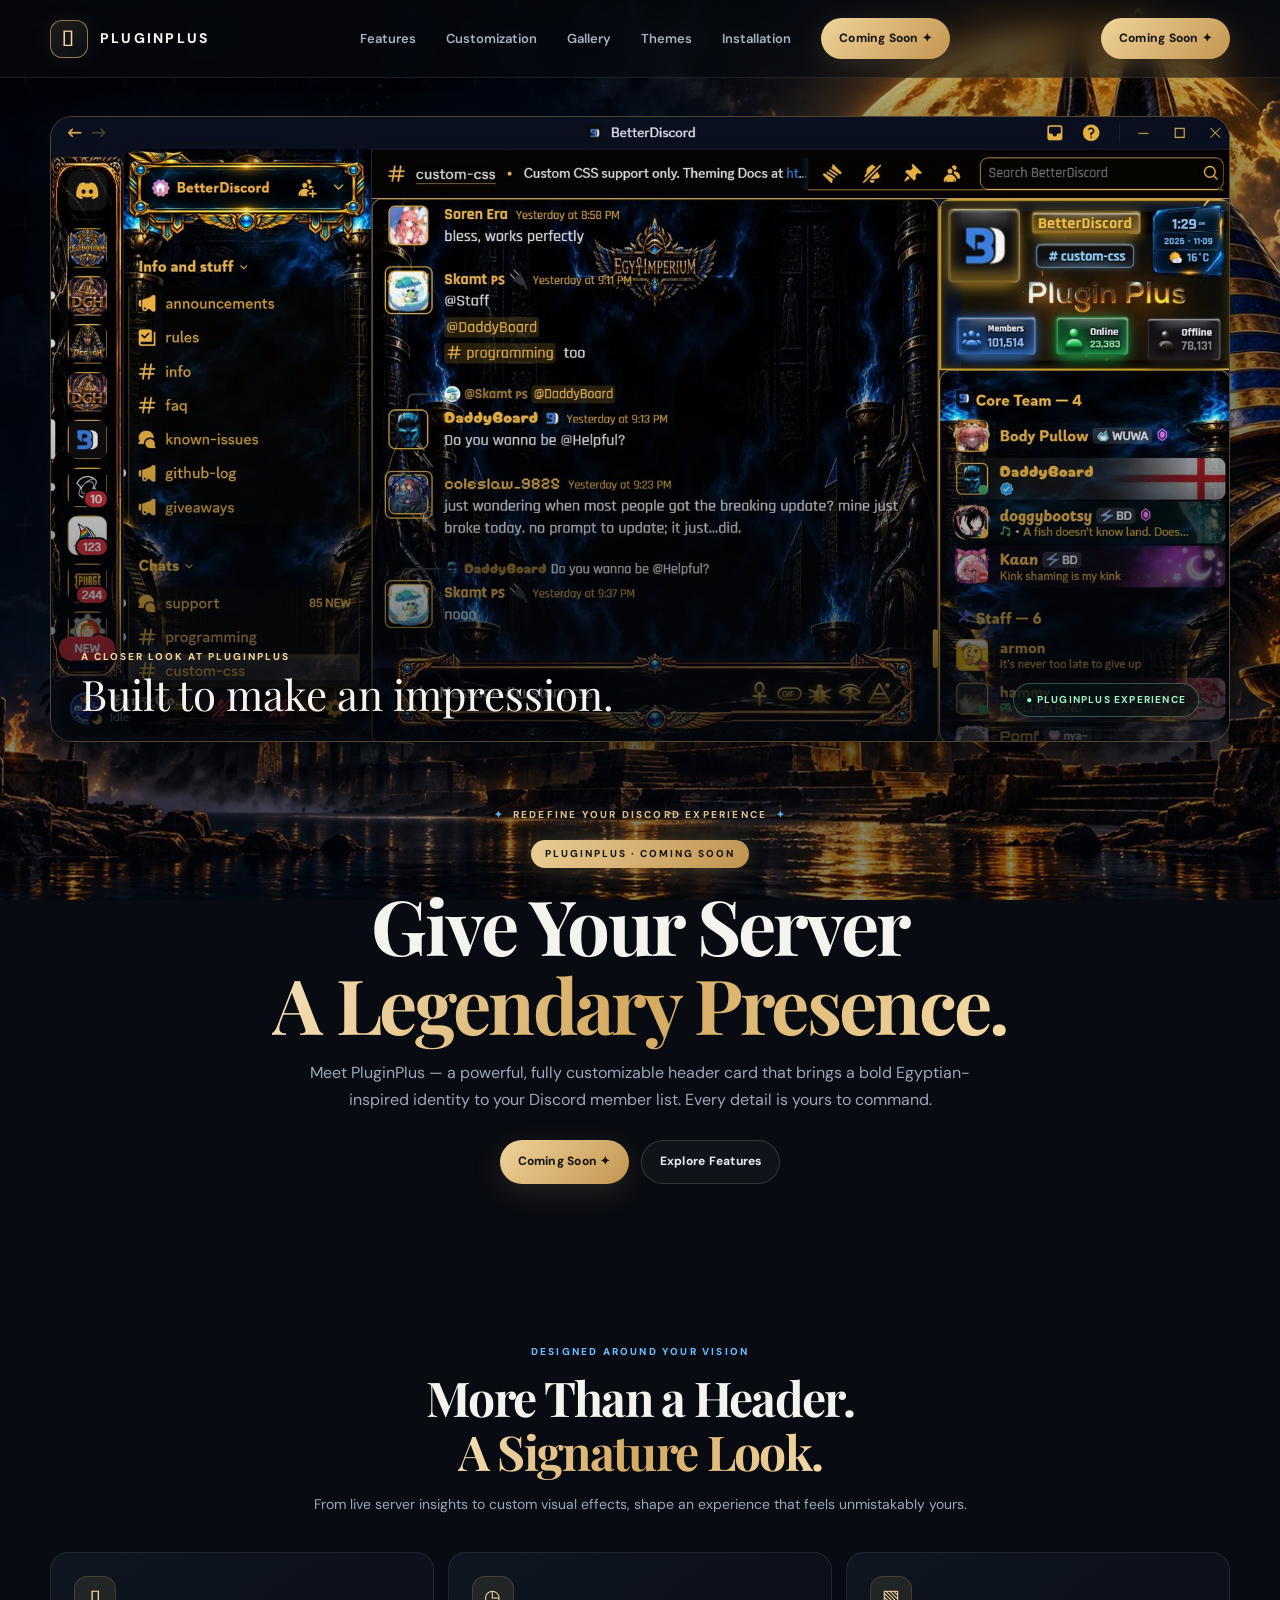
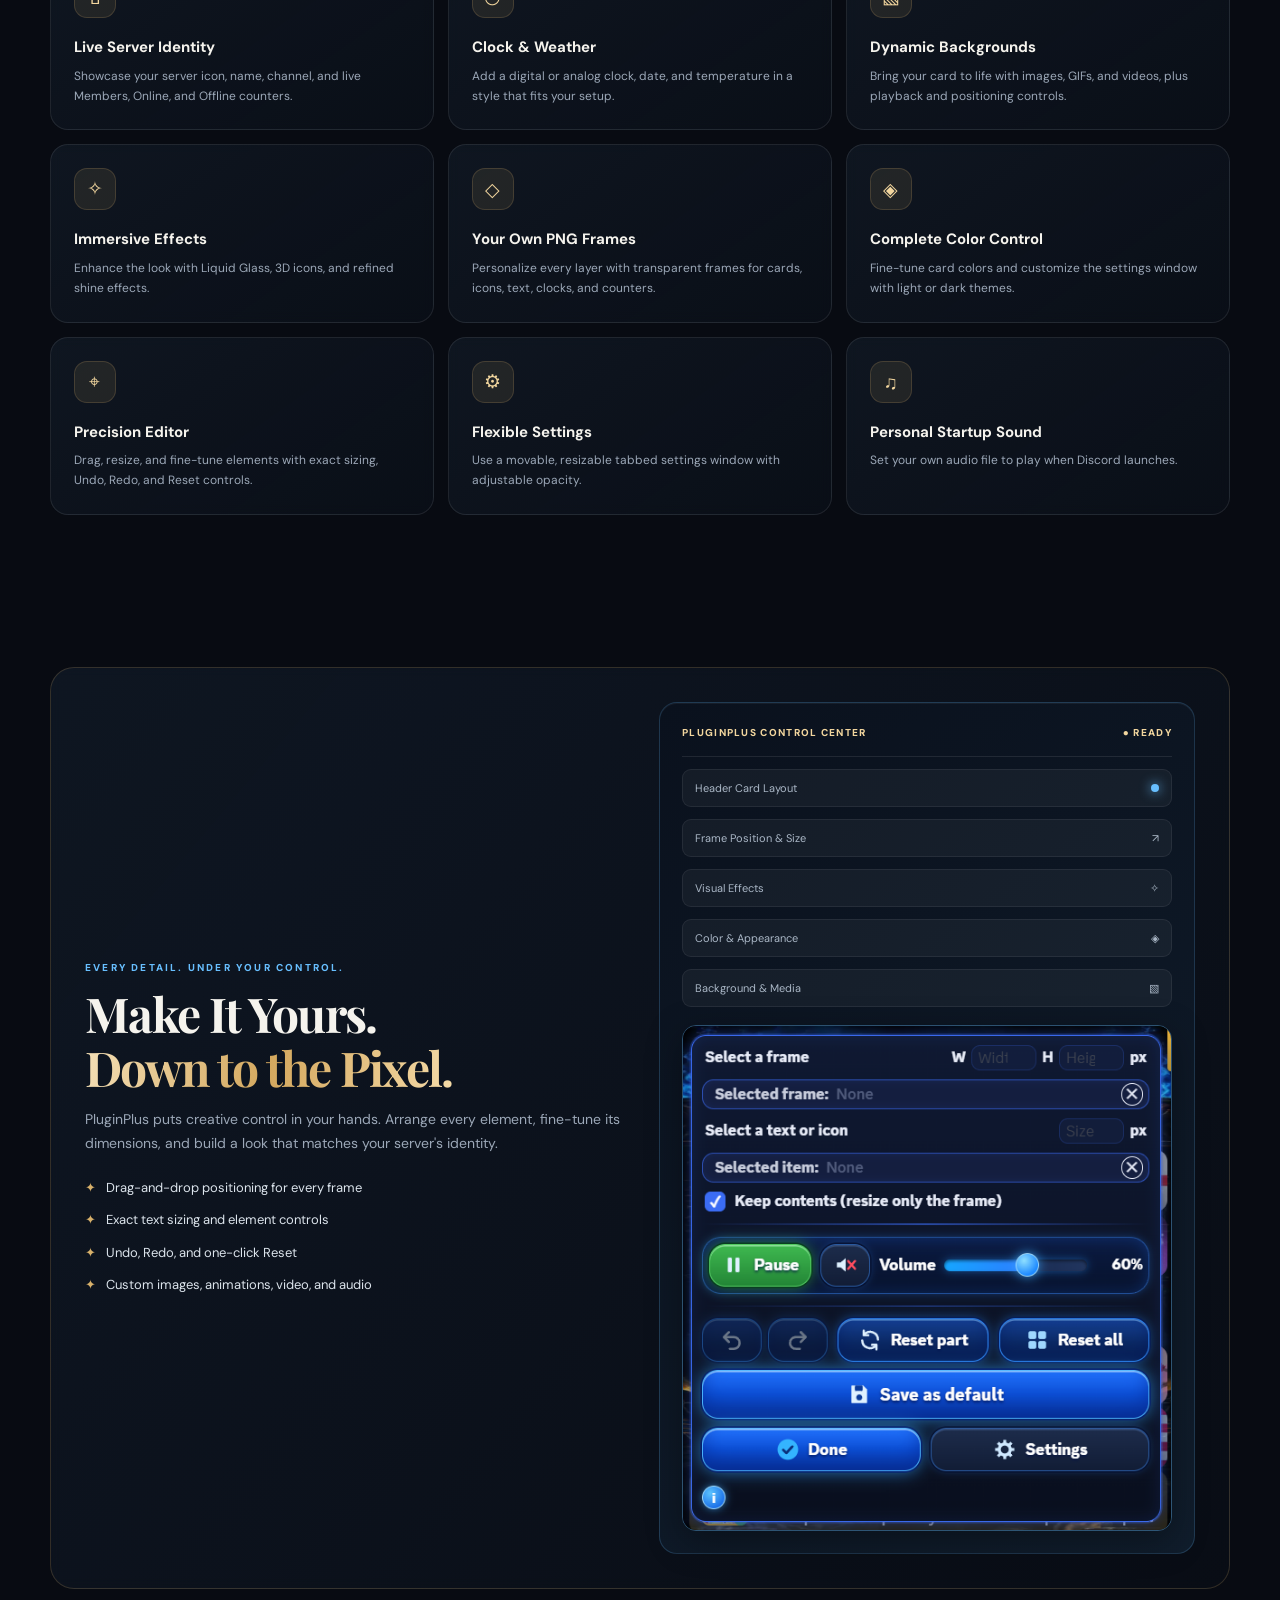
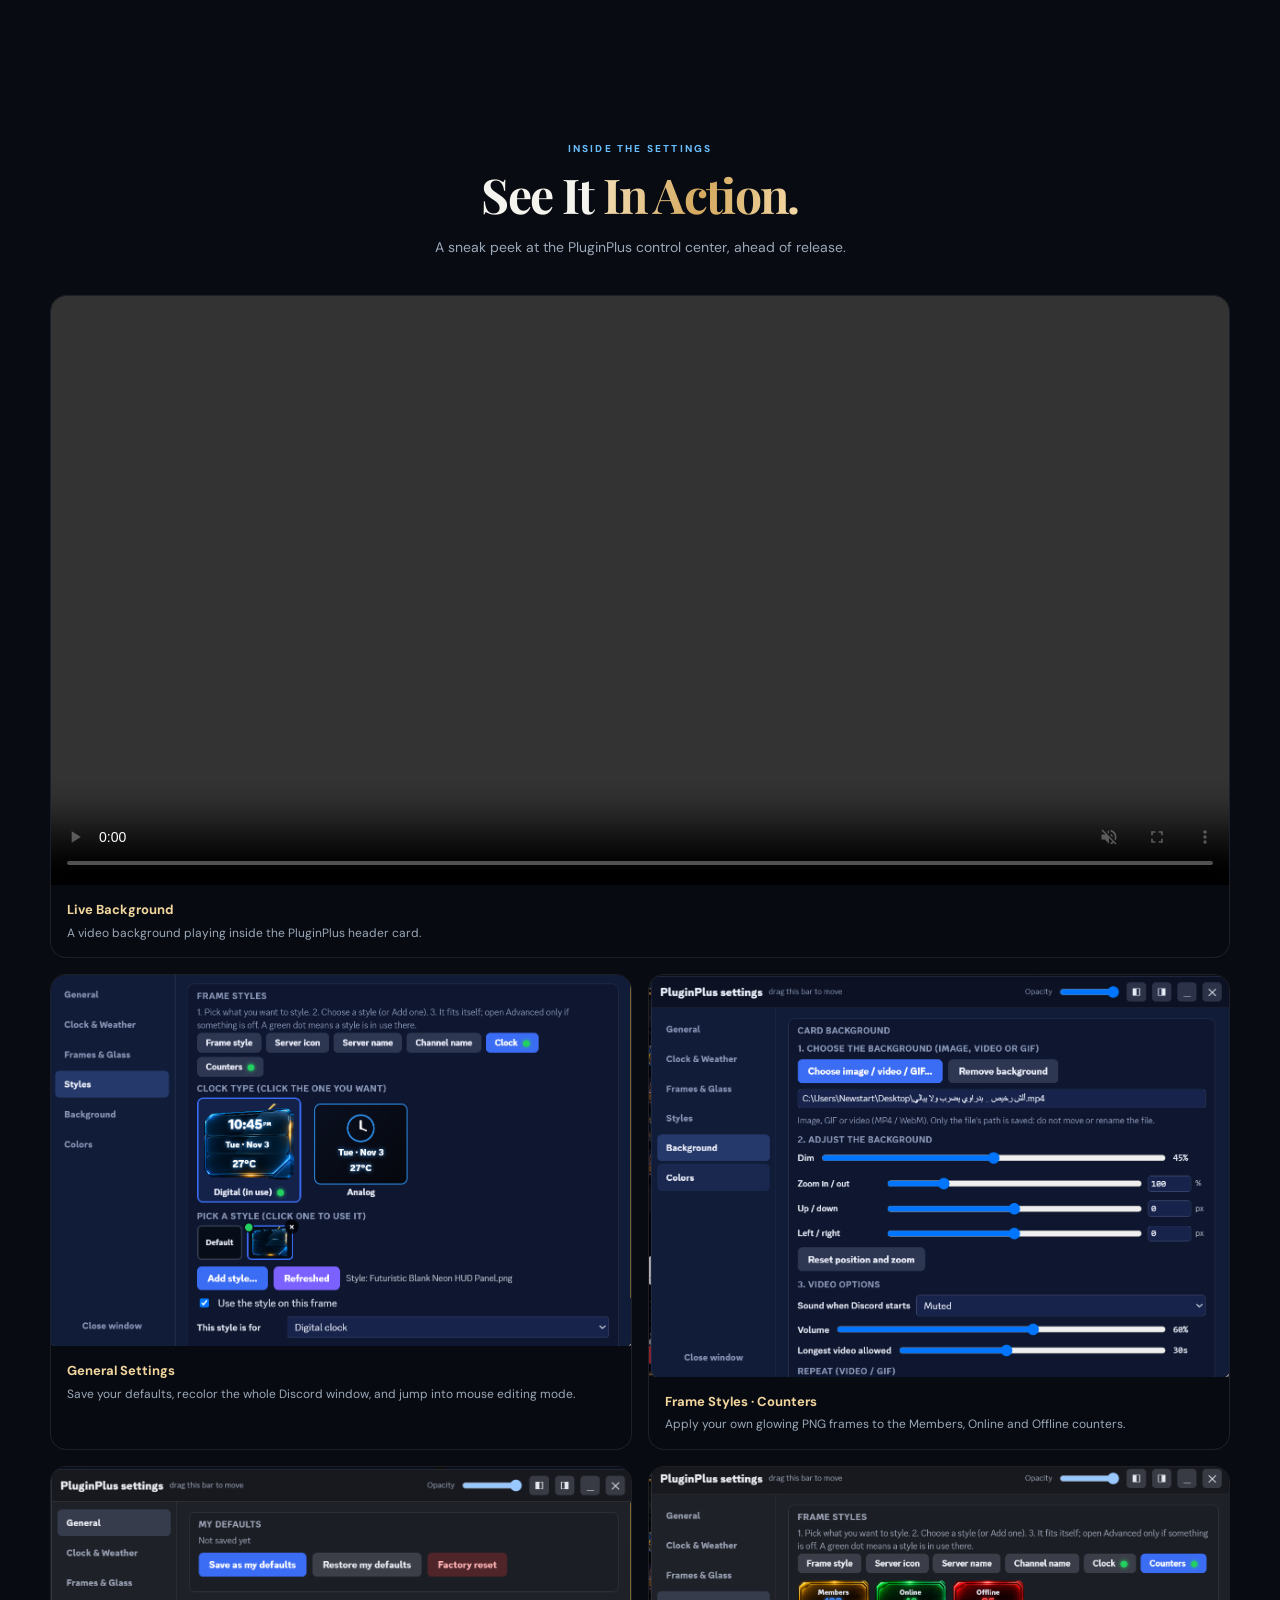
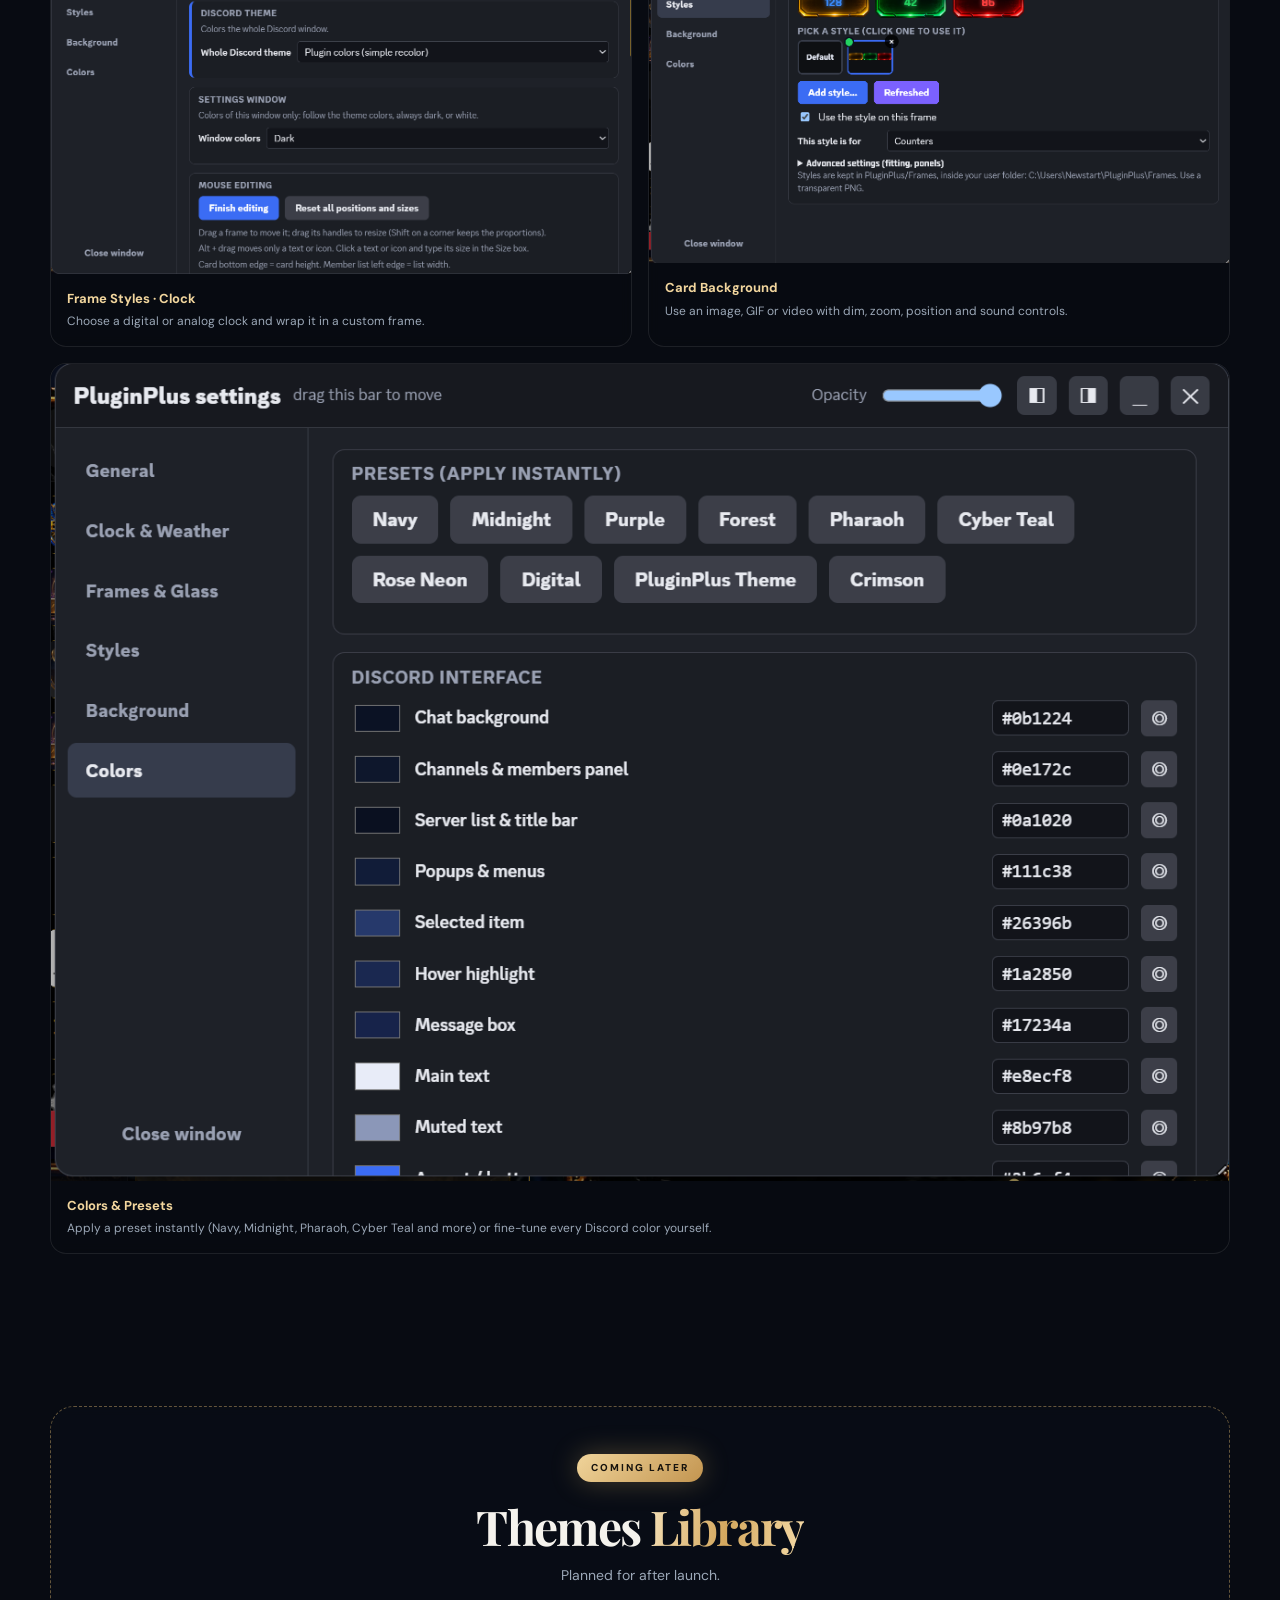
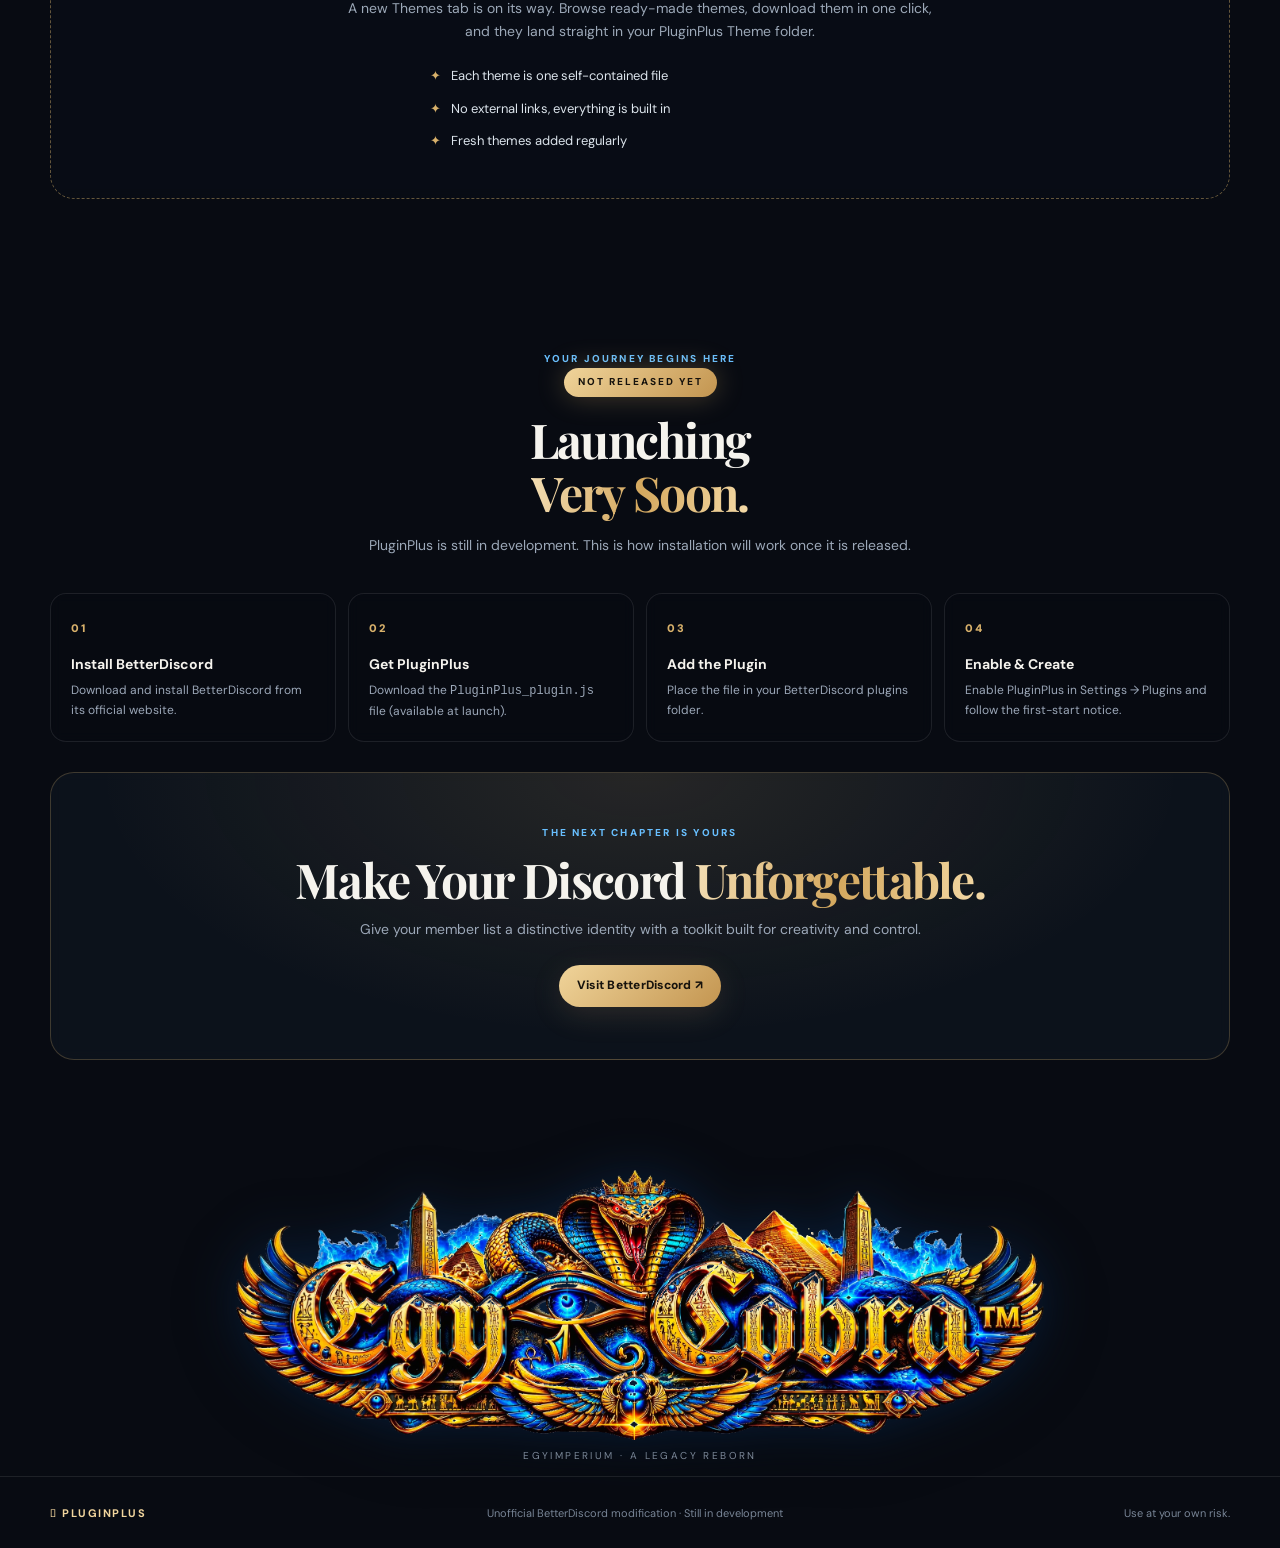
==== commit ad536d7e: "Add files via upload" ====
--- a/index.html
+++ b/index.html
@@ -5,17 +5,17 @@
 <meta name="viewport" content="width=device-width, initial-scale=1.0">
 <meta name="theme-color" content="#080b12">
 <meta name="description" content="PluginPlus — a beautifully customizable Egyptian-inspired header card for BetterDiscord.">
-<title>PluginPlus — A New Era of Discord</title>
+<title>PluginPlus — Coming Soon</title>
 <link rel="preconnect" href="https://fonts.googleapis.com">
 <link rel="preconnect" href="https://fonts.gstatic.com" crossorigin>
 <link href="https://fonts.googleapis.com/css2?family=DM+Sans:wght@400;500;600;700;800&family=Playfair+Display:wght@600;700;800&display=swap" rel="stylesheet">
 <style>
 :root{--bg:#080b12;--surface:#101722;--surface2:#141e2b;--gold:#d8b16b;--gold2:#f2d69e;--blue:#68bfff;--white:#f5f3ed;--muted:#9ca8b8;--line:rgba(255,255,255,.09);--max:1180px}
 *{box-sizing:border-box}html{scroll-behavior:smooth}body{margin:0;background:var(--bg);color:var(--white);font-family:"DM Sans",sans-serif;line-height:1.65;overflow-x:hidden}
-body:before{content:"";position:fixed;inset:0;z-index:-2;background:linear-gradient(rgba(5,8,15,.78),rgba(5,8,15,.90)),url("[data-uri]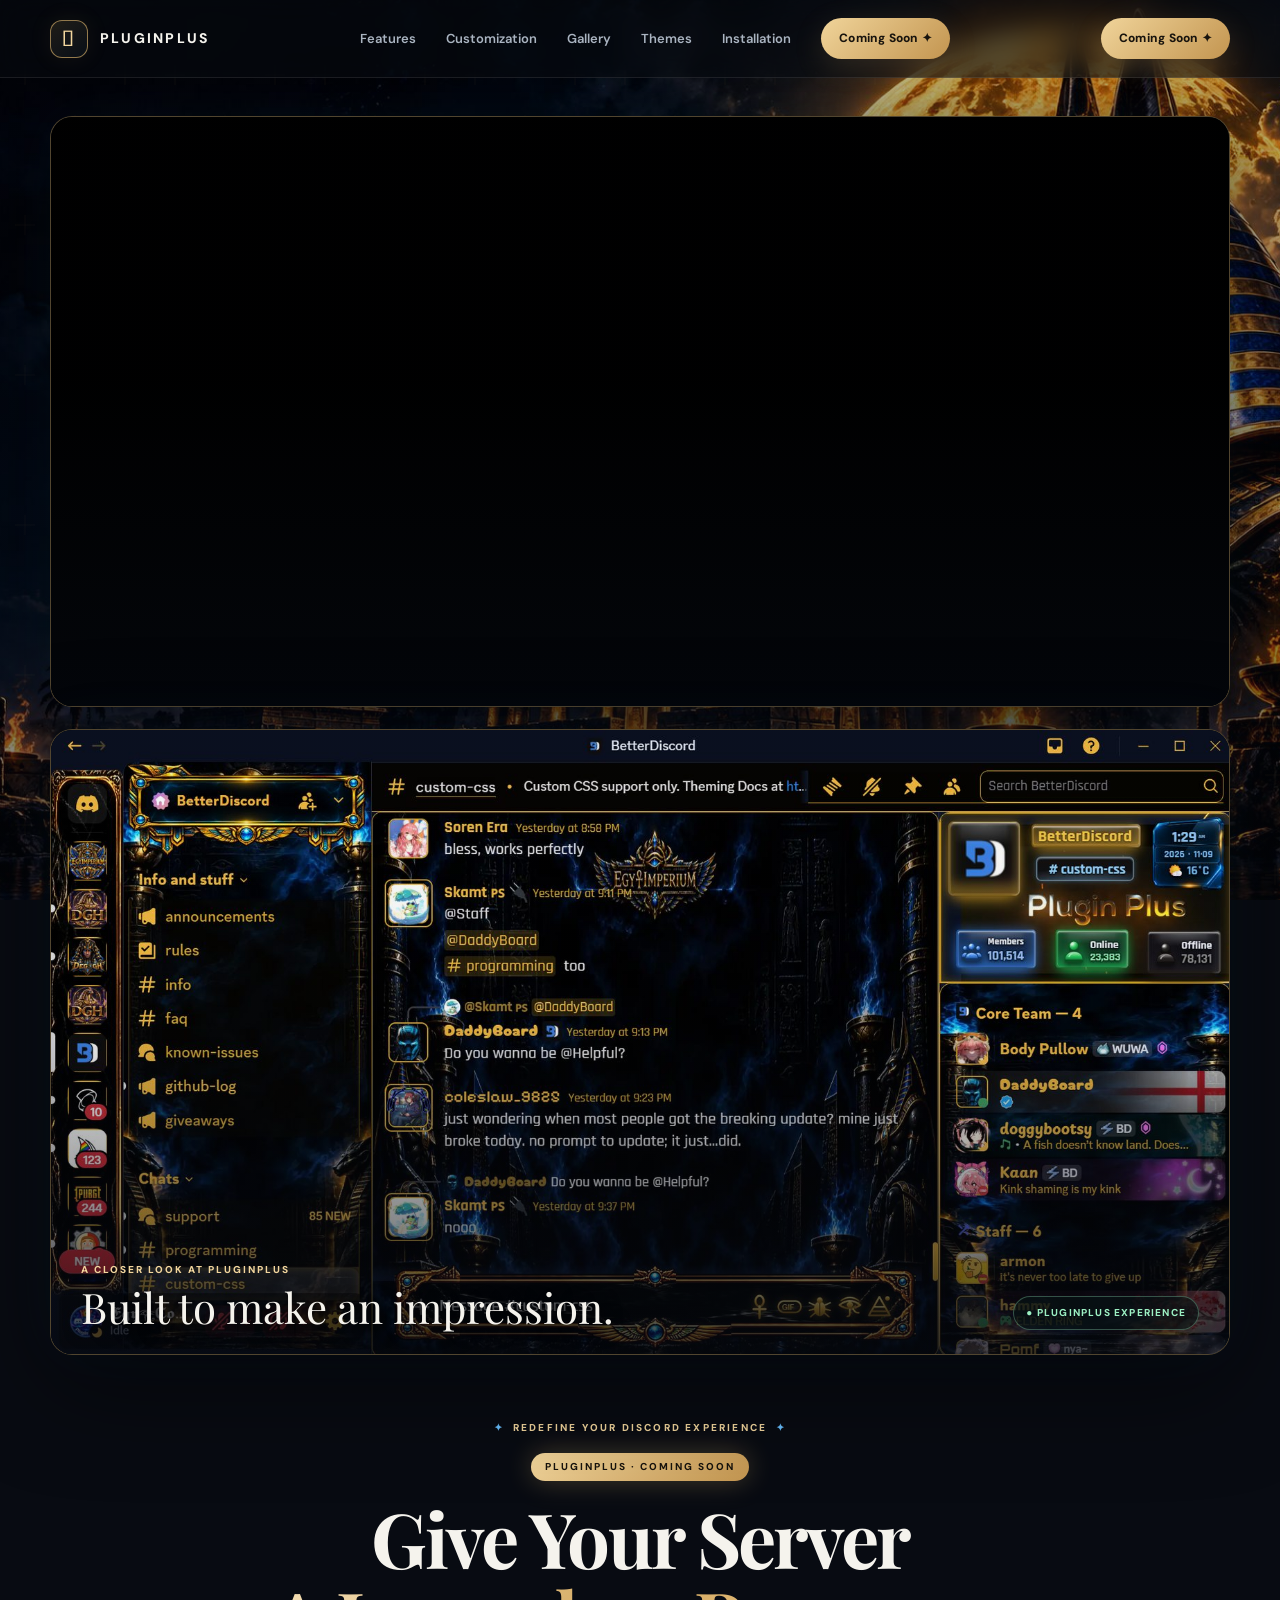
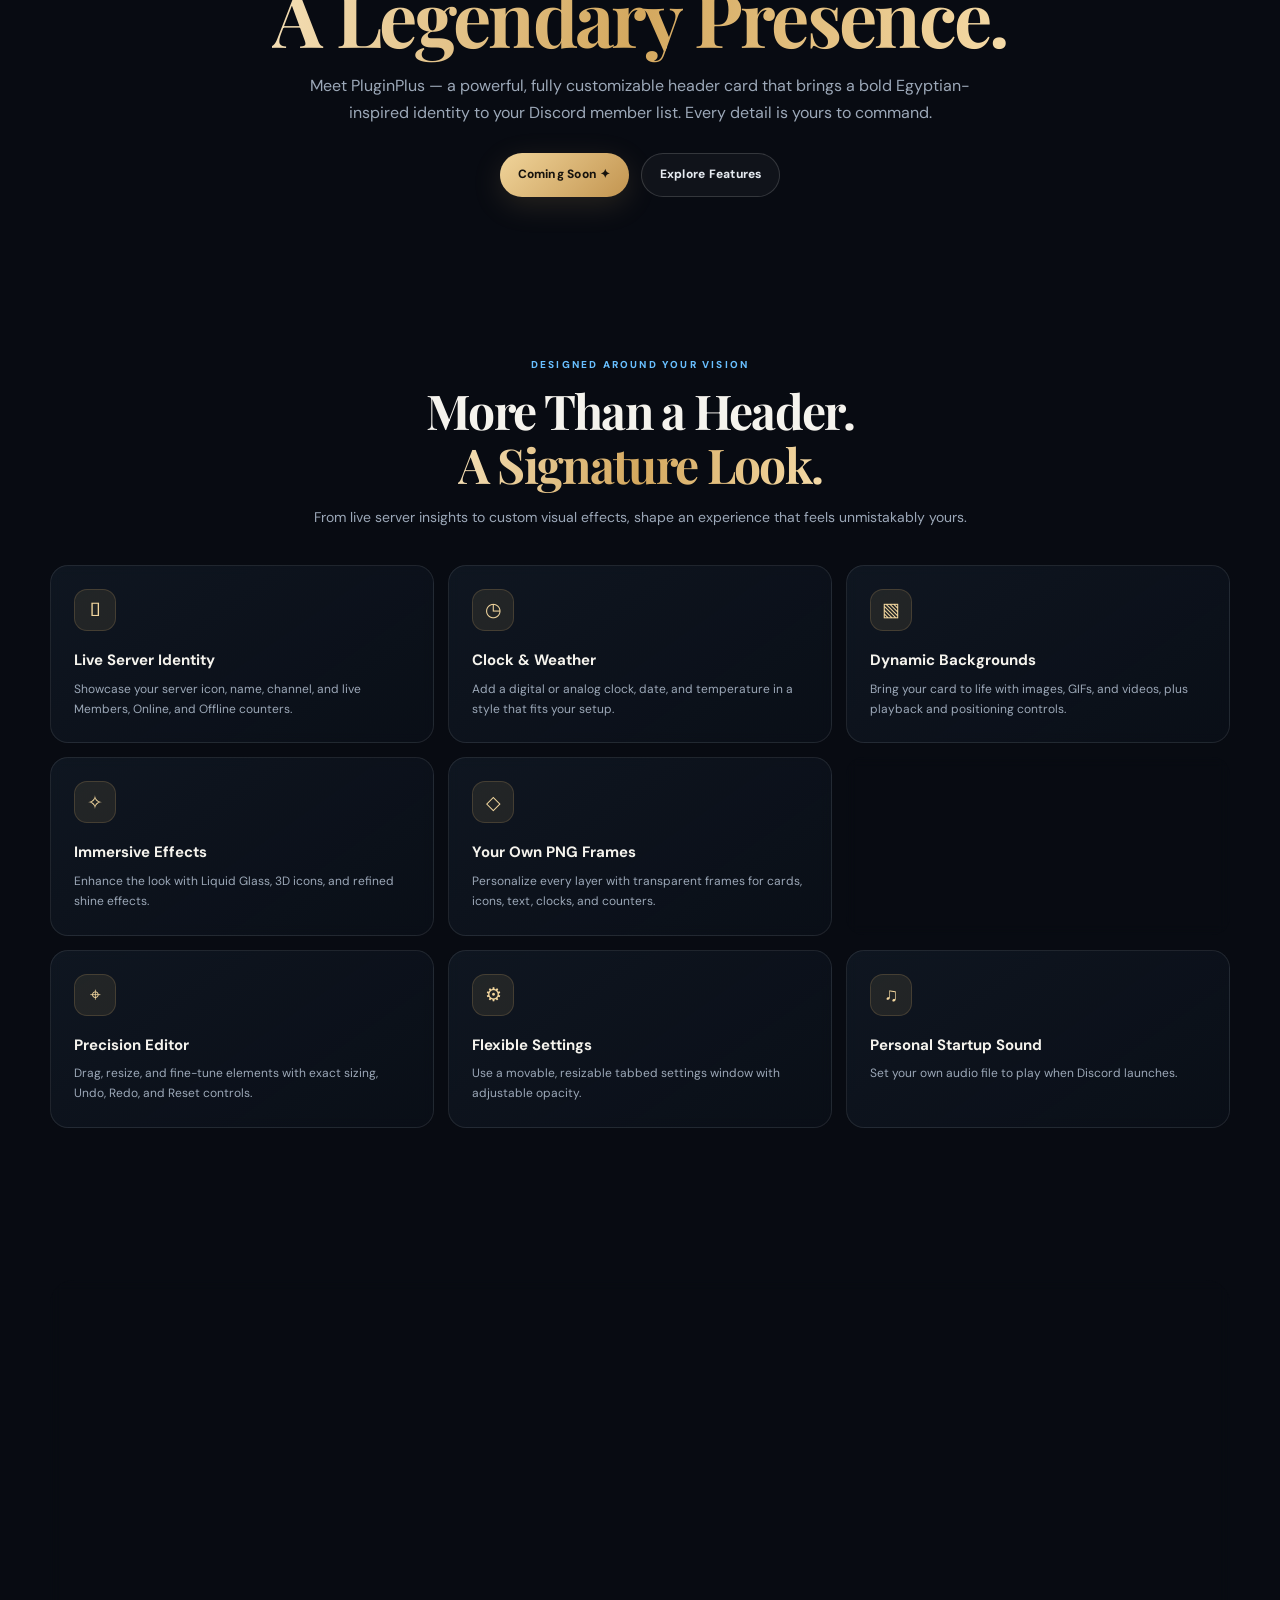
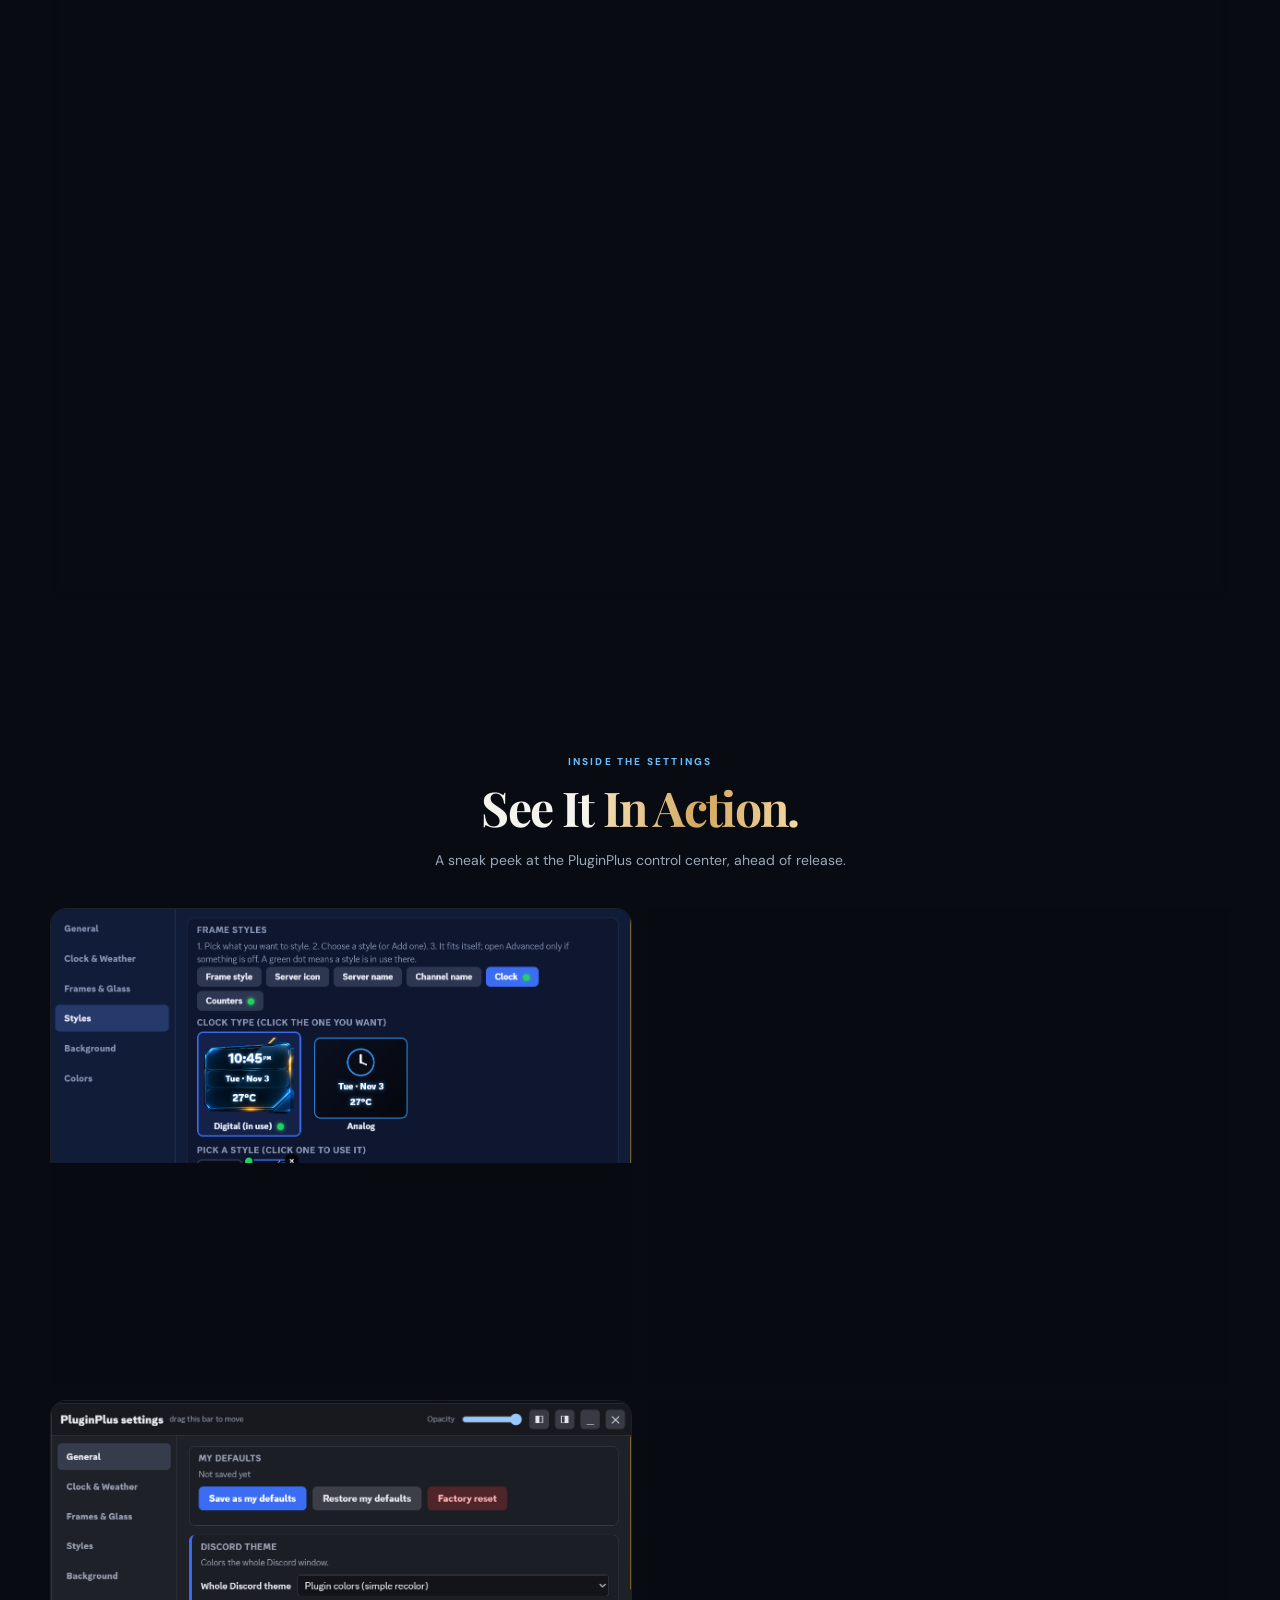
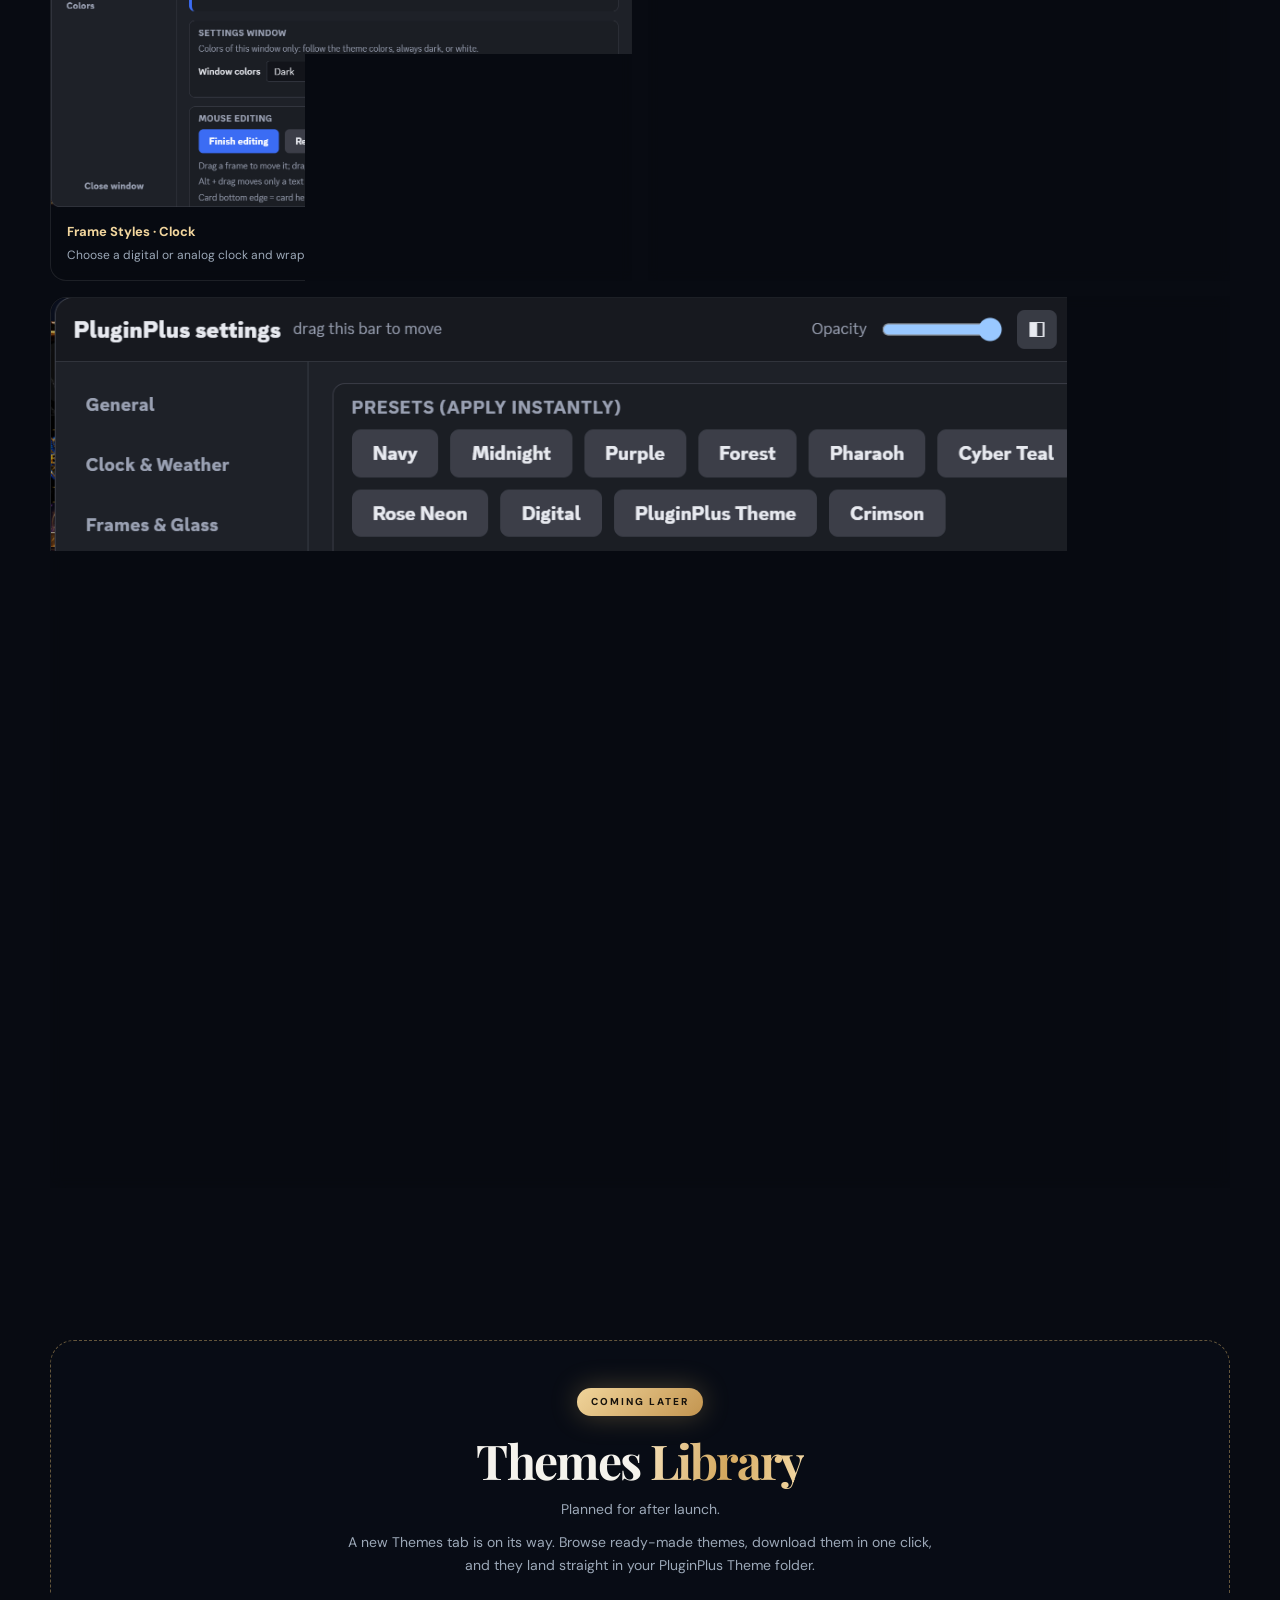
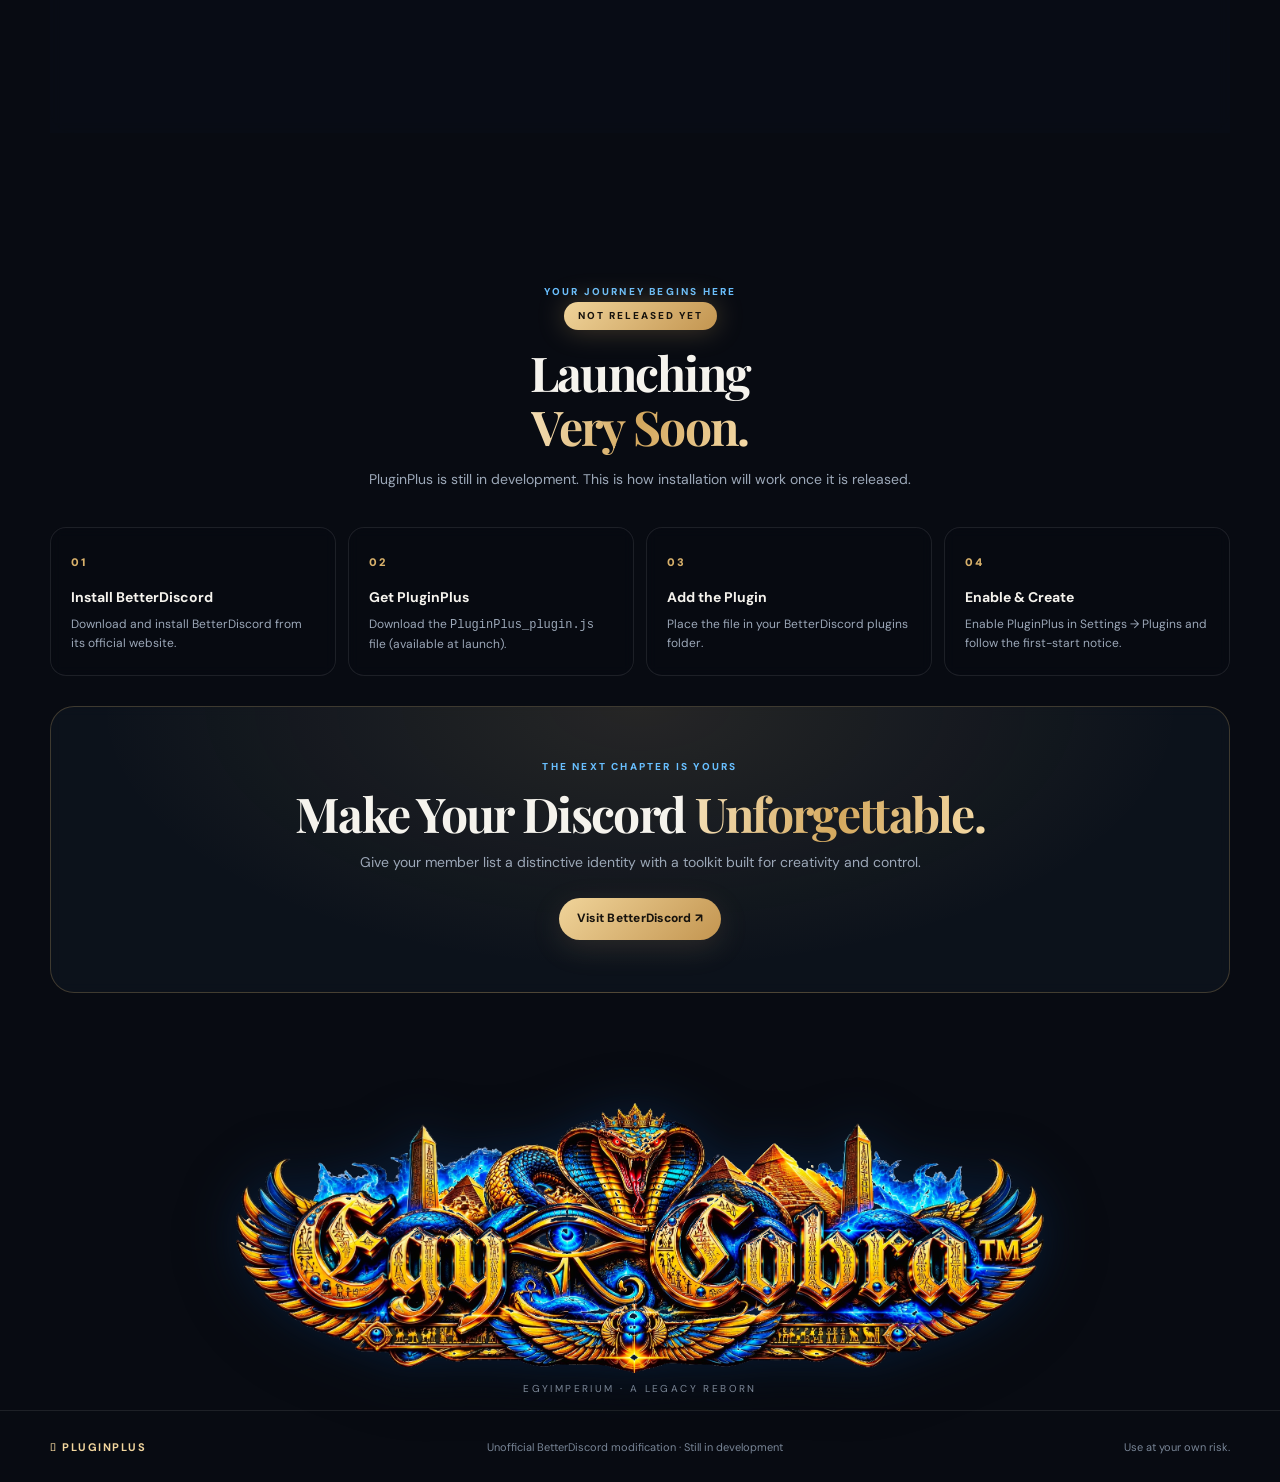
==== commit b855a3b7: "Add files via upload" ====
--- a/index.html
+++ b/index.html
@@ -84,6 +84,7 @@
 .shot figcaption{padding:14px 16px;font-size:12px;color:var(--muted)}.shot b{display:block;color:var(--gold2);font-size:13px;margin-bottom:3px}
 .shot.wide{grid-column:1/-1}.shot video{display:block;width:100%;height:auto;background:#000}
 @media(max-width:780px){.gallery{grid-template-columns:1fr}}
+.hero-video{display:block;width:100%;height:auto;pointer-events:none;background:#000}video::-webkit-media-controls{display:none!important}
 </style>
 </head>
 <body>
@@ -94,6 +95,7 @@
 </div></header>
 <main id="home">
   <section class="hero container">
+    <div class="hero-image-wrap" style="margin-bottom:22px"><video class="hero-video" autoplay muted loop playsinline disablepictureinpicture preload="auto" tabindex="-1" aria-hidden="true" src="[data-uri]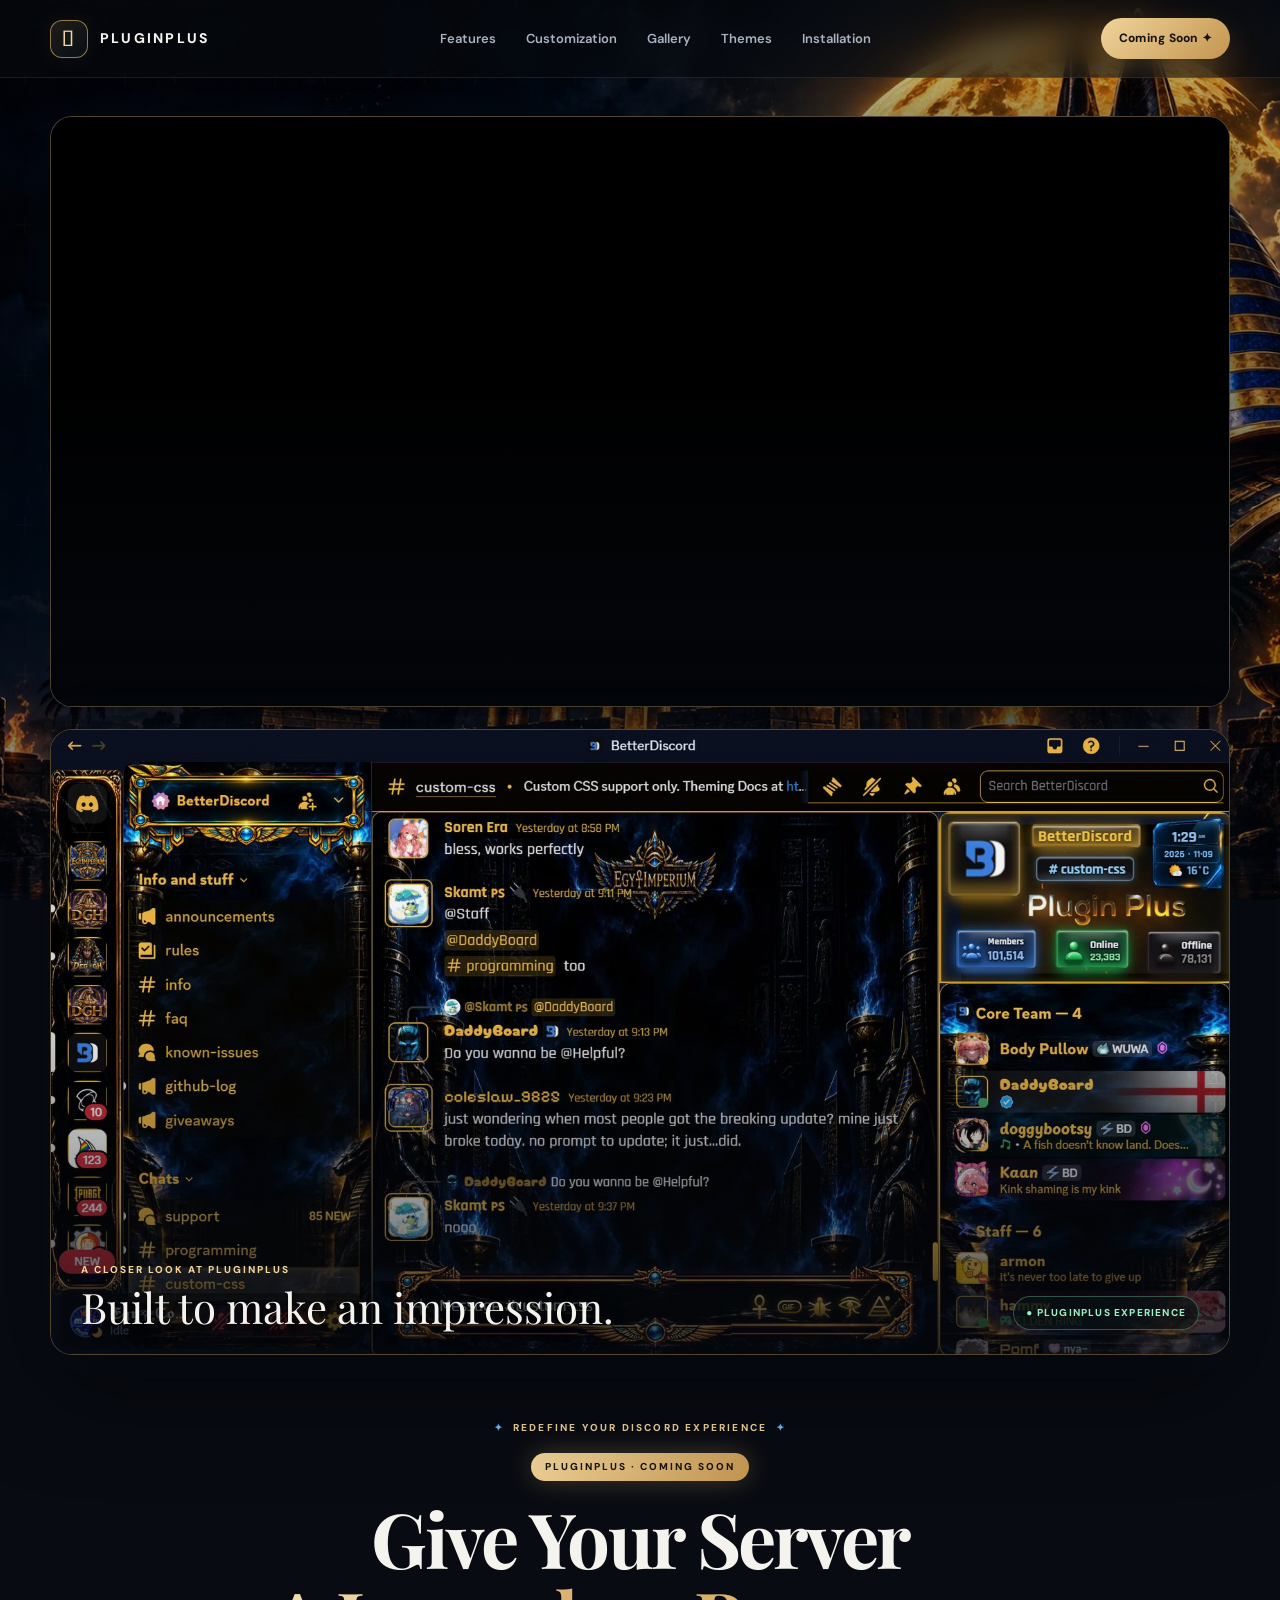
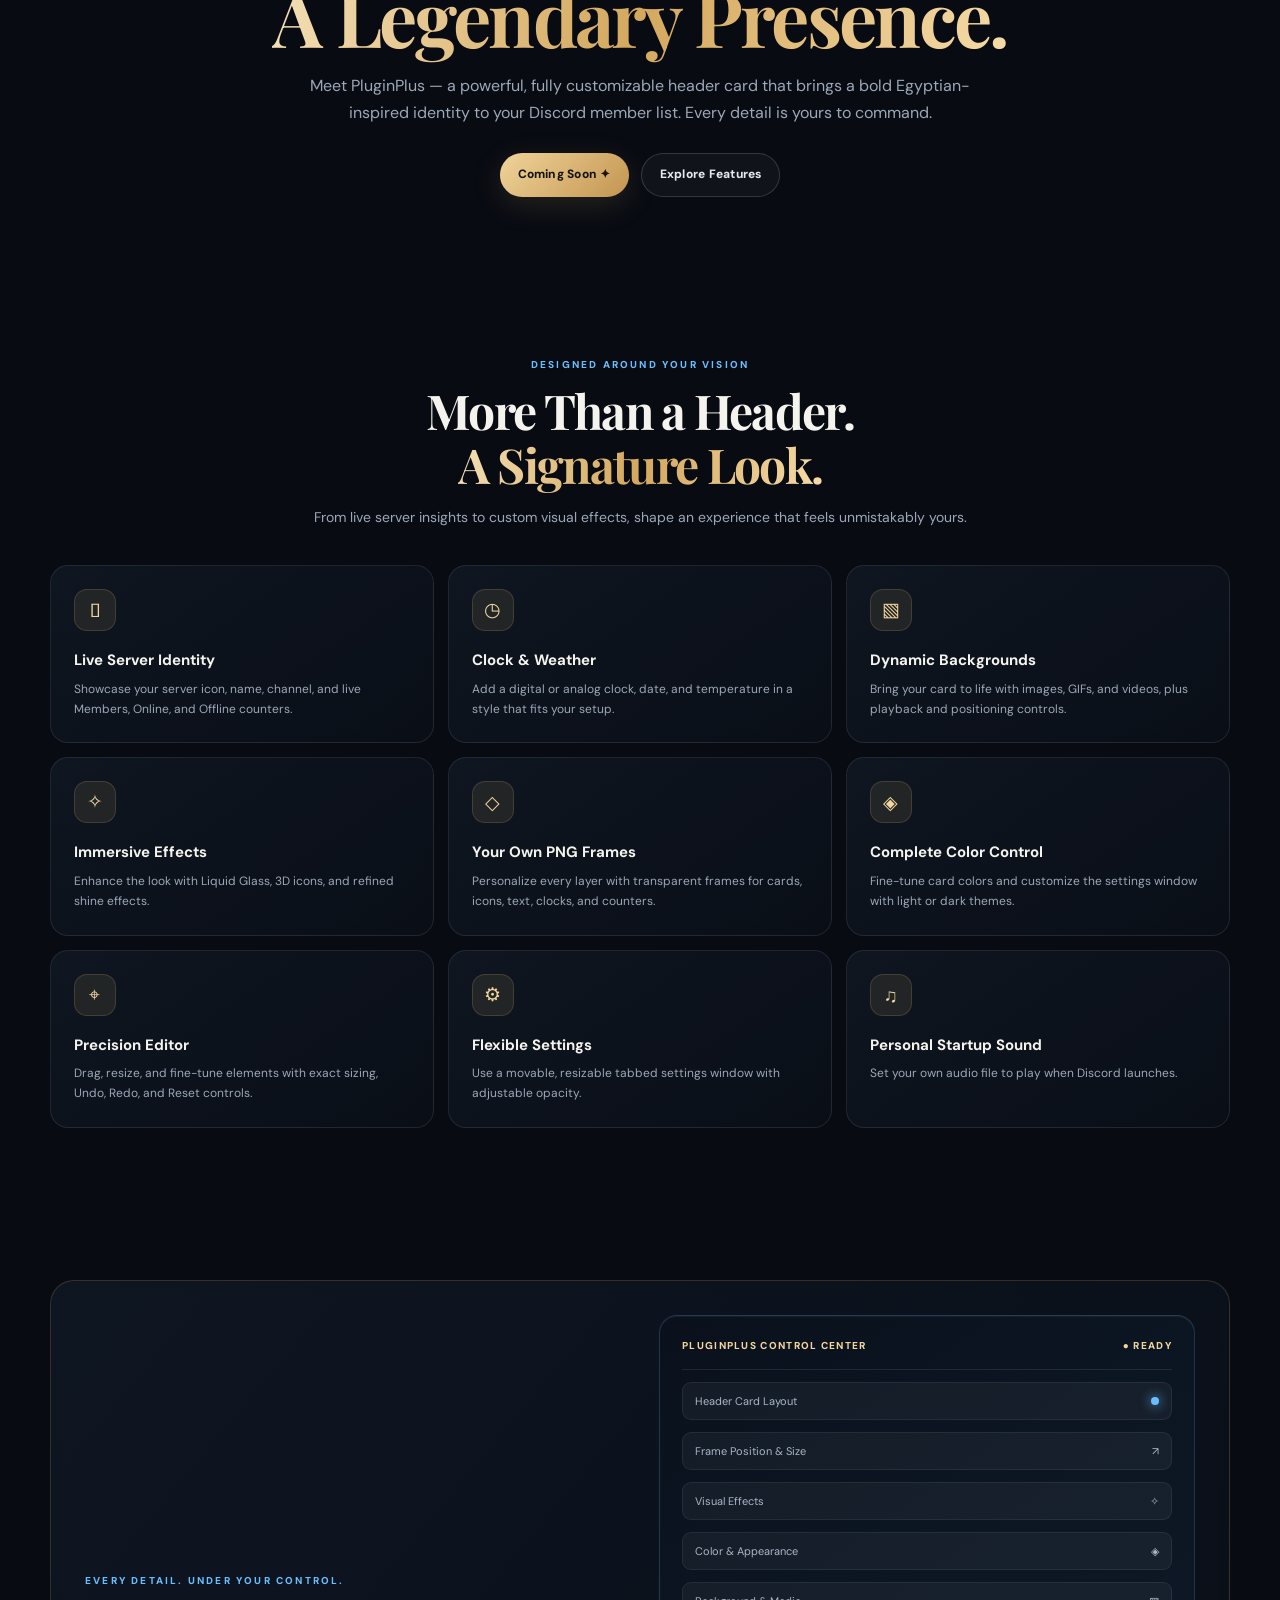
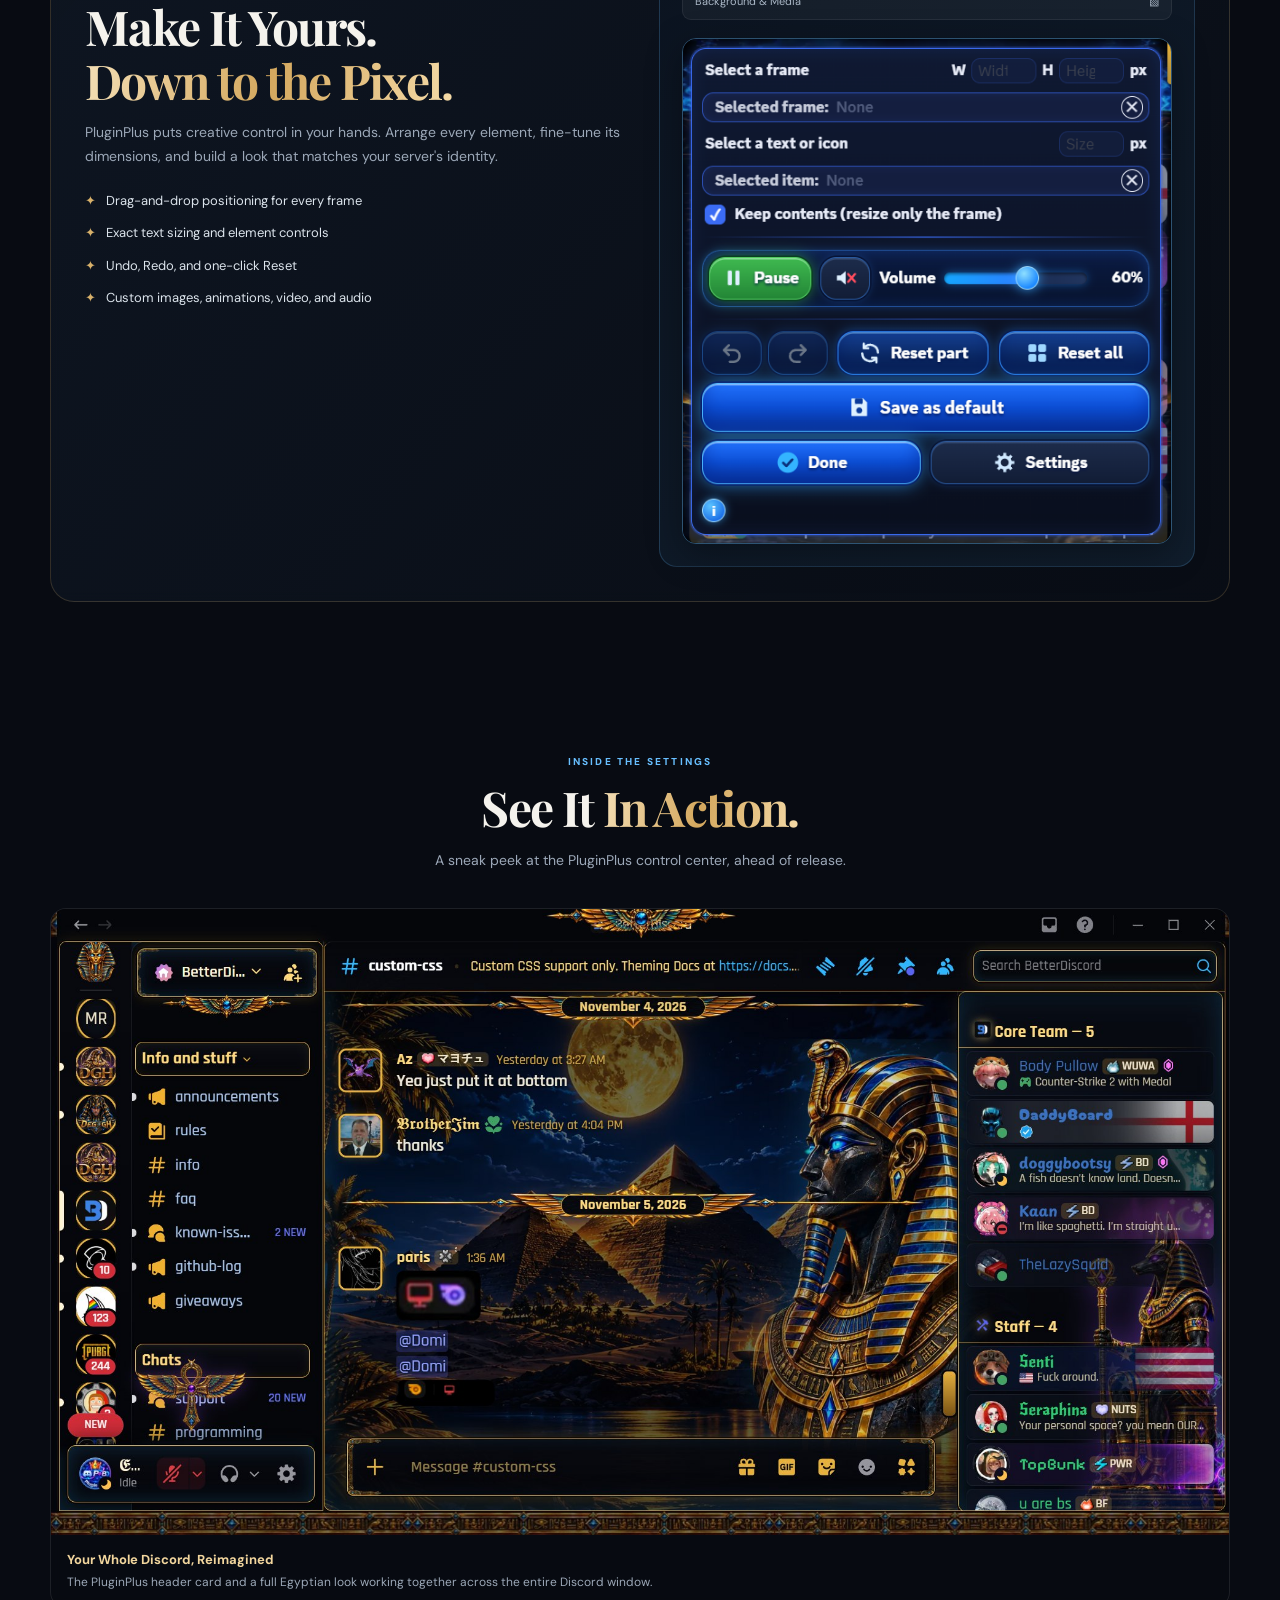
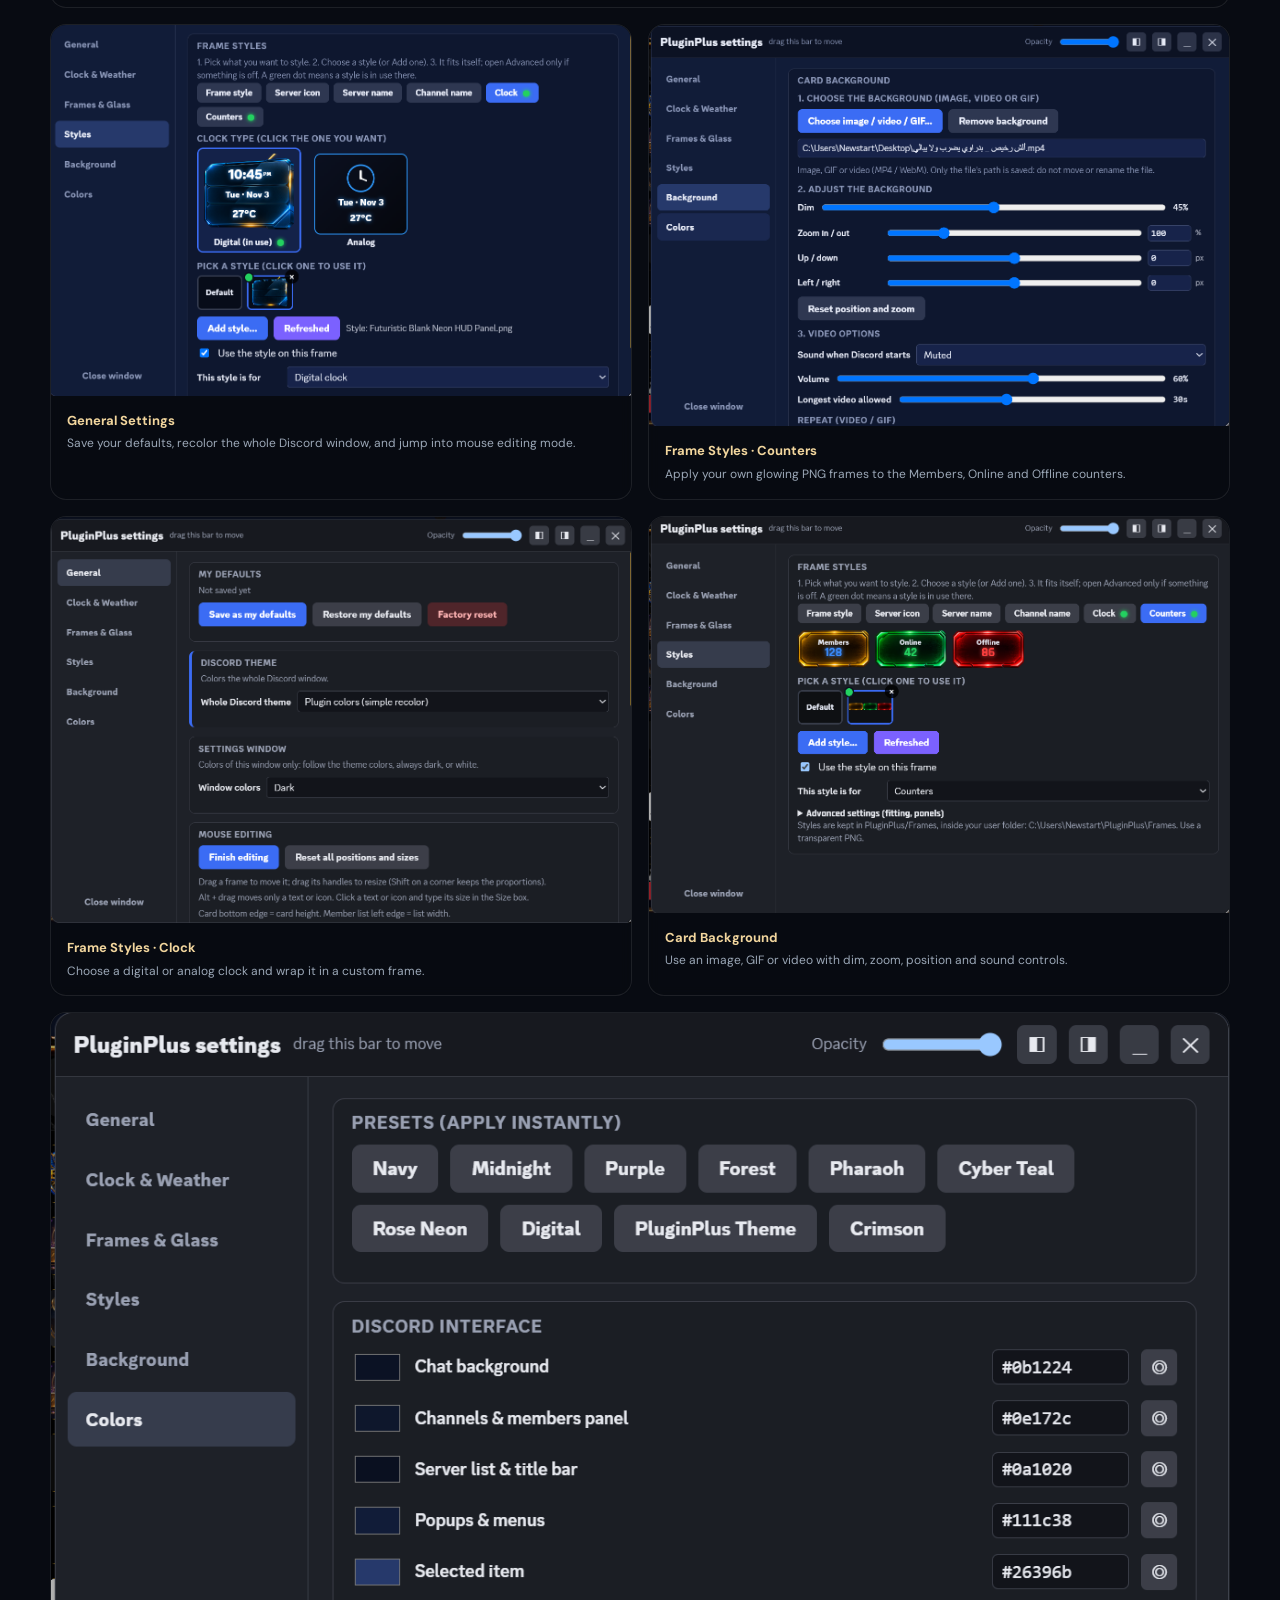
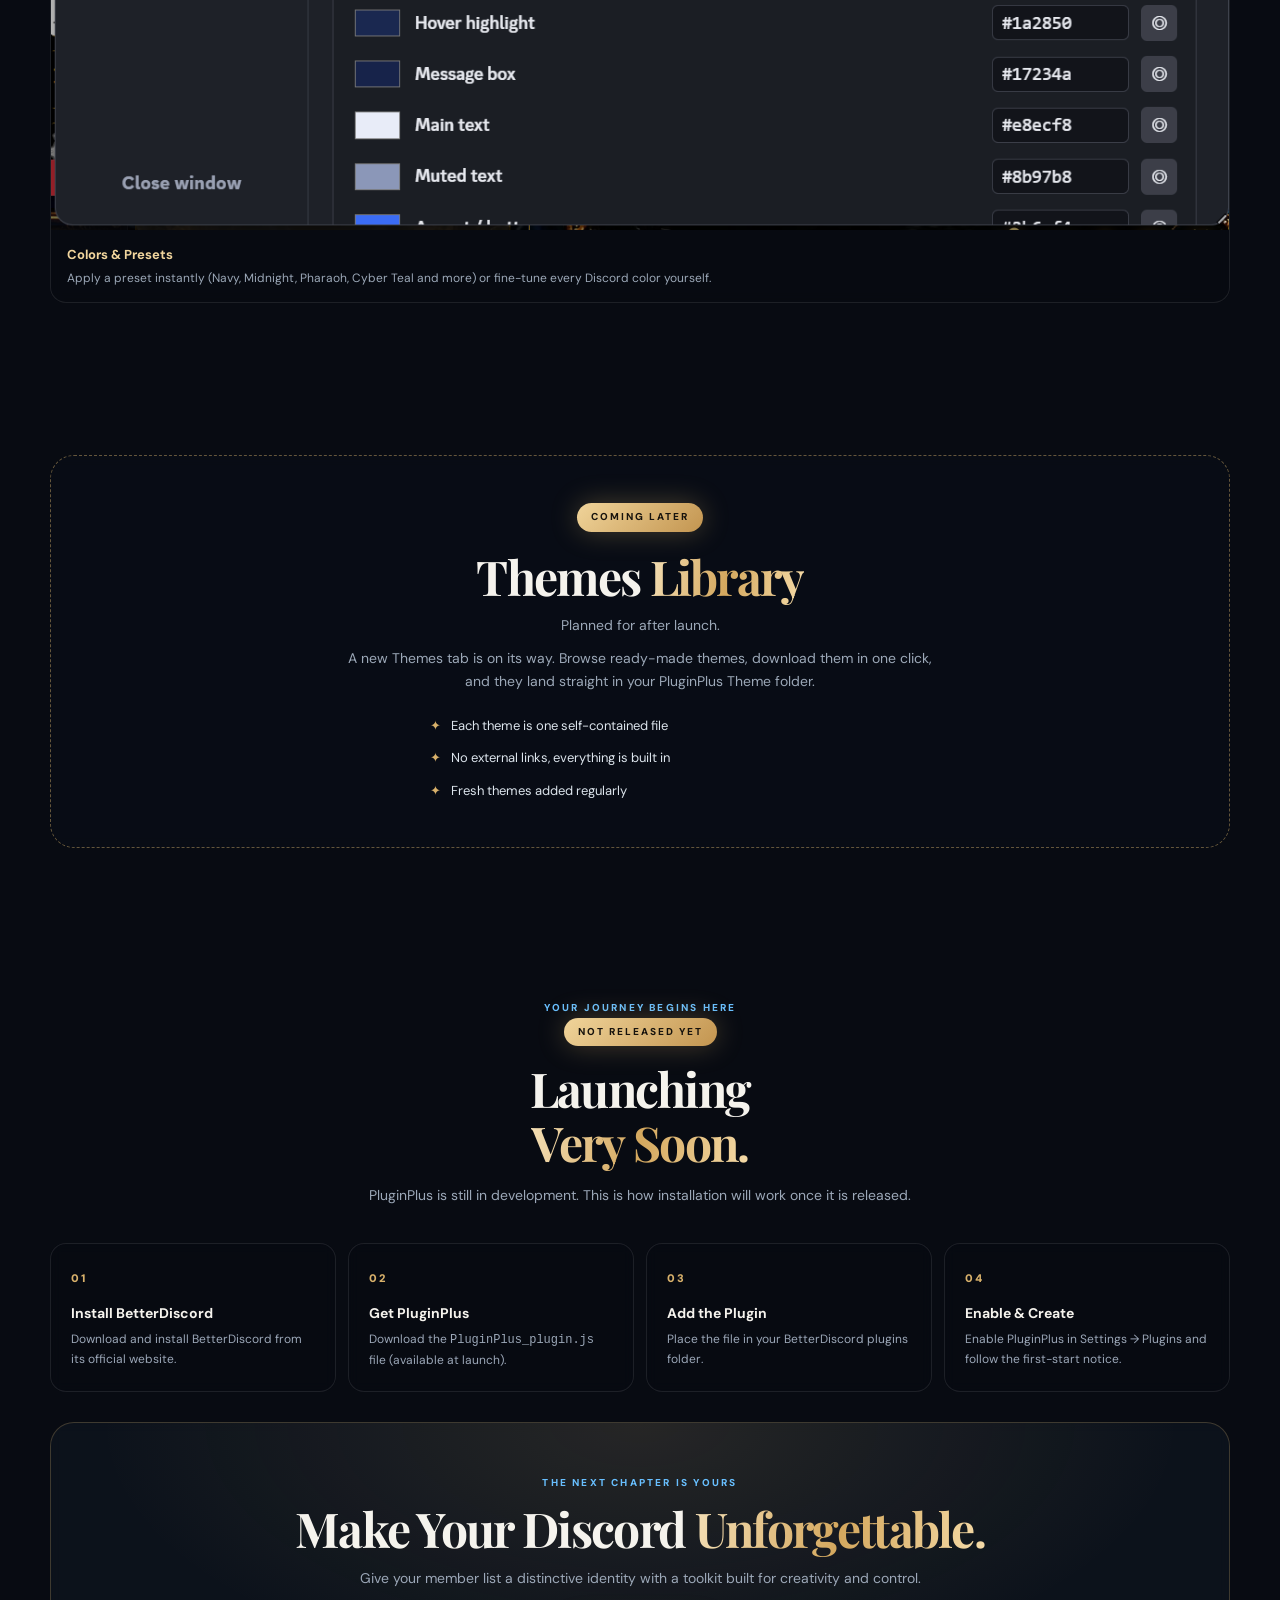
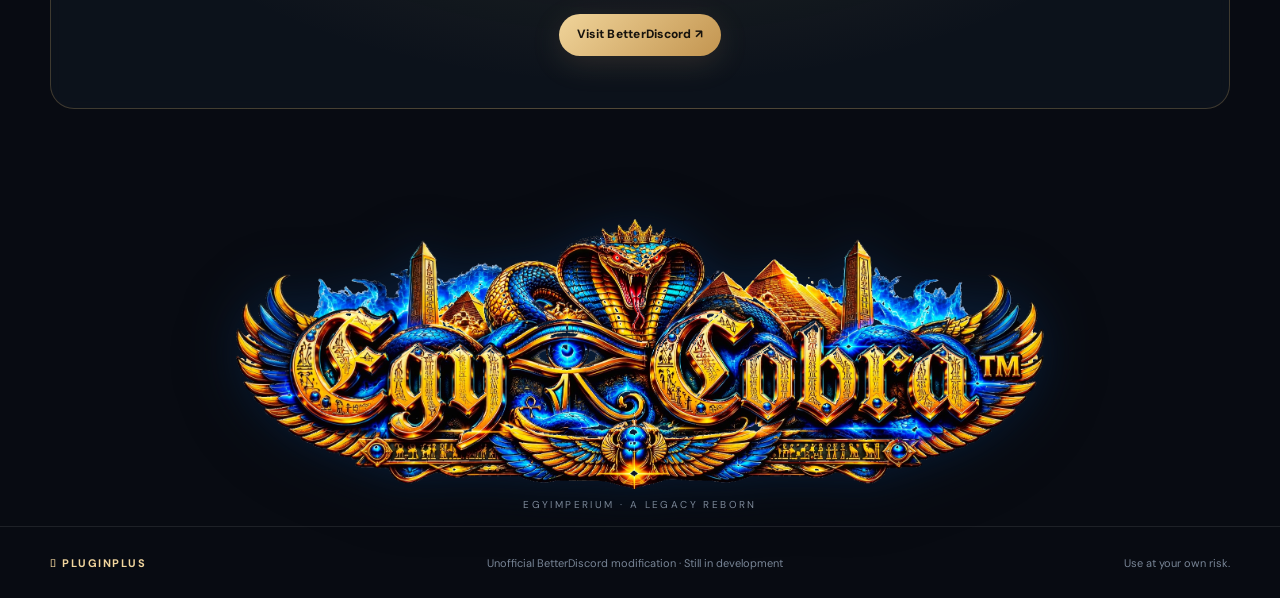
==== commit 05e97c4e: "Add files via upload" ====
--- a/index.html
+++ b/index.html
@@ -69,6 +69,7 @@
 .cta{padding:52px 24px;text-align:center;border-radius:24px;border:1px solid rgba(216,177,107,.25);background:radial-gradient(ellipse at 50% 0%,rgba(216,177,107,.13),transparent 65%),rgba(16,23,34,.62);backdrop-filter:blur(6px)}
 .cta p{max-width:570px;margin:0 auto 24px;color:var(--muted);font-size:14px}
 footer{border-top:1px solid var(--line);padding:27px 0;color:#788596;font-size:11px}.foot{display:flex;justify-content:space-between;gap:18px;align-items:center}.foot strong{color:var(--gold2);letter-spacing:.14em}
+.links .pill{display:none}
 @media(max-width:780px){.links{display:none;position:absolute;top:77px;left:0;right:0;background:#0c121d;padding:20px 24px;border-bottom:1px solid var(--line);flex-direction:column;align-items:stretch;gap:18px}.links.open{display:flex}.links .pill{display:flex}.menu{display:block}.nav>.pill{display:none}.hero{padding-top:22px}.image-caption{left:17px;right:17px;bottom:16px}.live-tag{display:none}.grid{grid-template-columns:repeat(2,1fr)}.split{grid-template-columns:1fr;gap:22px}.steps{grid-template-columns:repeat(2,1fr)}}
 @media(max-width:500px){.container{width:calc(100% - 28px)}header{height:68px}.links{top:67px}.logo{font-size:12px}.hero-image-wrap{border-radius:15px}.hero-image{min-height:250px;object-fit:cover}.image-caption{bottom:12px}.caption-title{font-size:22px}.intro{margin-top:44px}.intro p{font-size:14px}.grid{grid-template-columns:1fr}.card{min-height:0}.split{padding:23px}.steps{grid-template-columns:1fr 1fr}.foot{flex-direction:column;text-align:center}}
 @media(prefers-reduced-motion:reduce){*{scroll-behavior:auto!important;transition:none!important}}
@@ -135,7 +136,7 @@
 
   <section class="content" id="gallery"><div class="container">
     <div class="section-head"><div class="kicker">Inside the settings</div><h2>See It <span class="gold">In Action.</span></h2><p>A sneak peek at the PluginPlus control center, ahead of release.</p></div>
-    <div class="gallery"><figure class="shot"><img loading="lazy" src="[data-uri]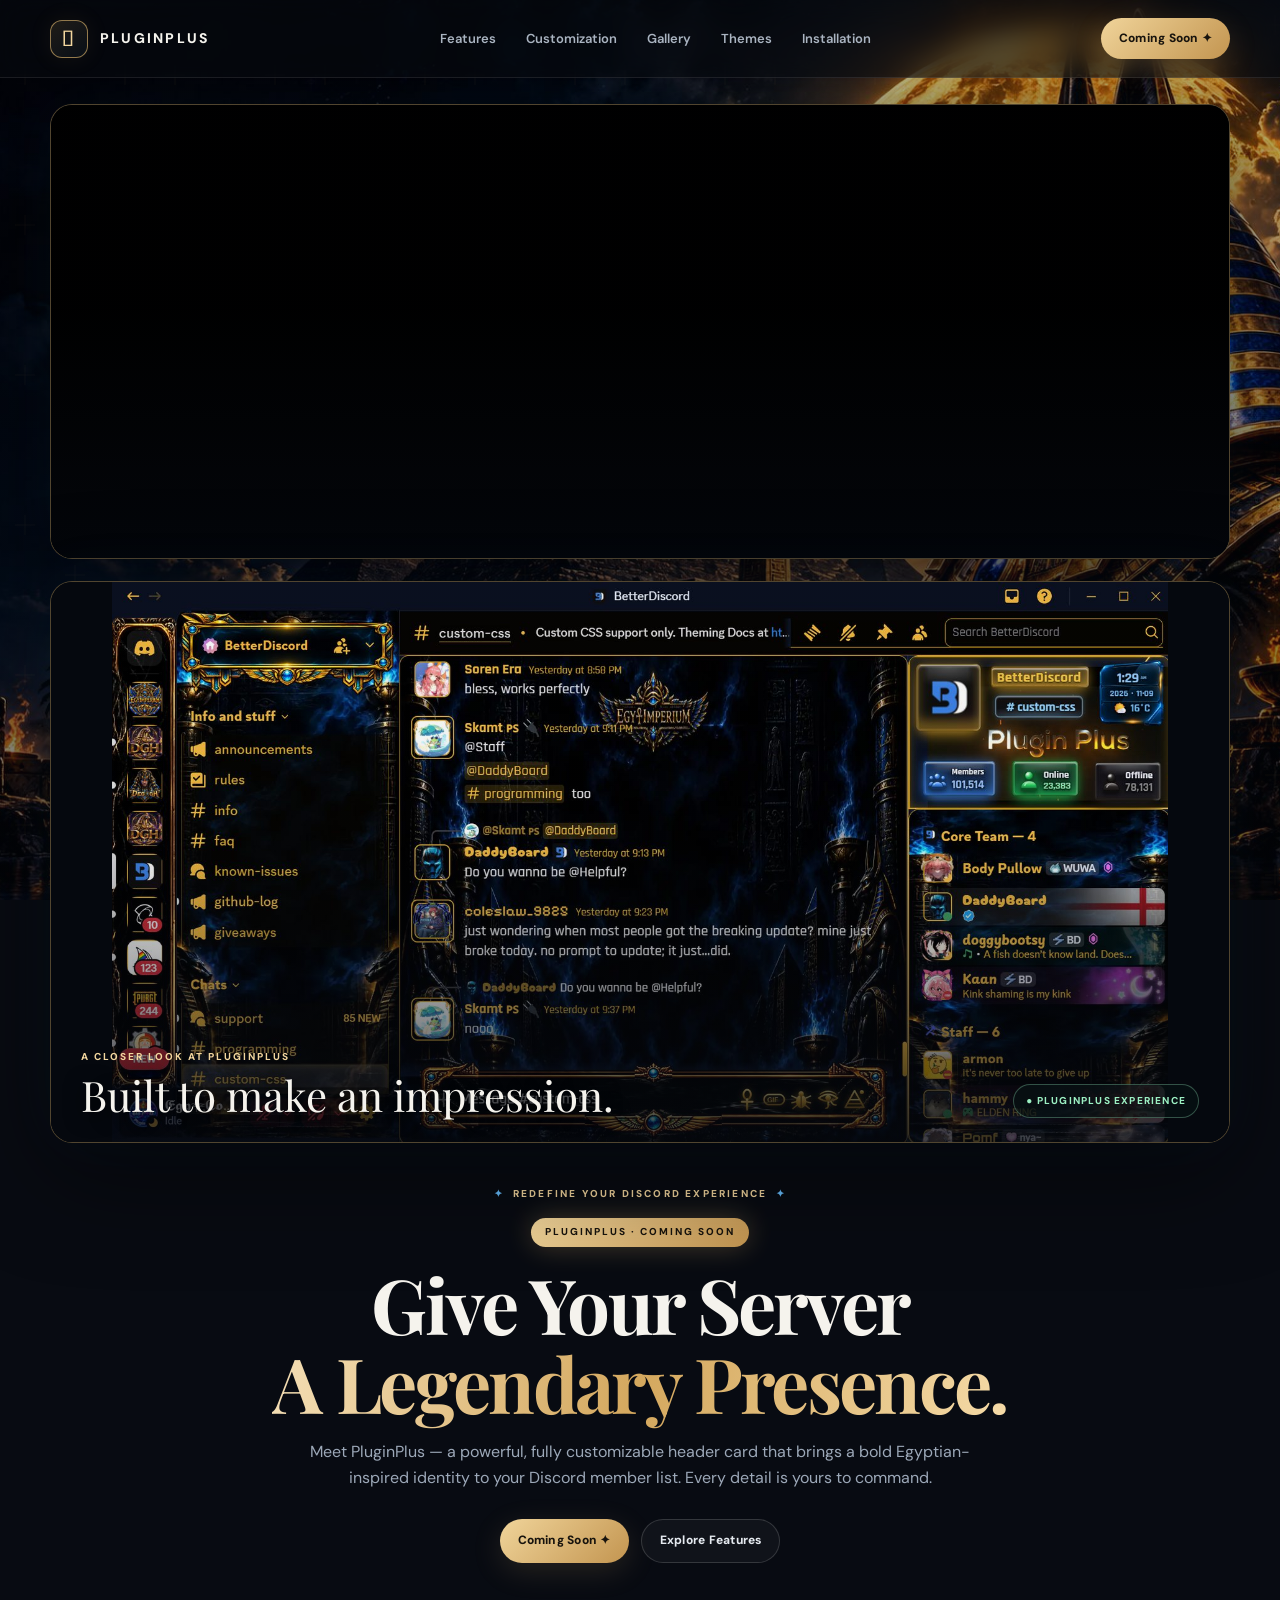
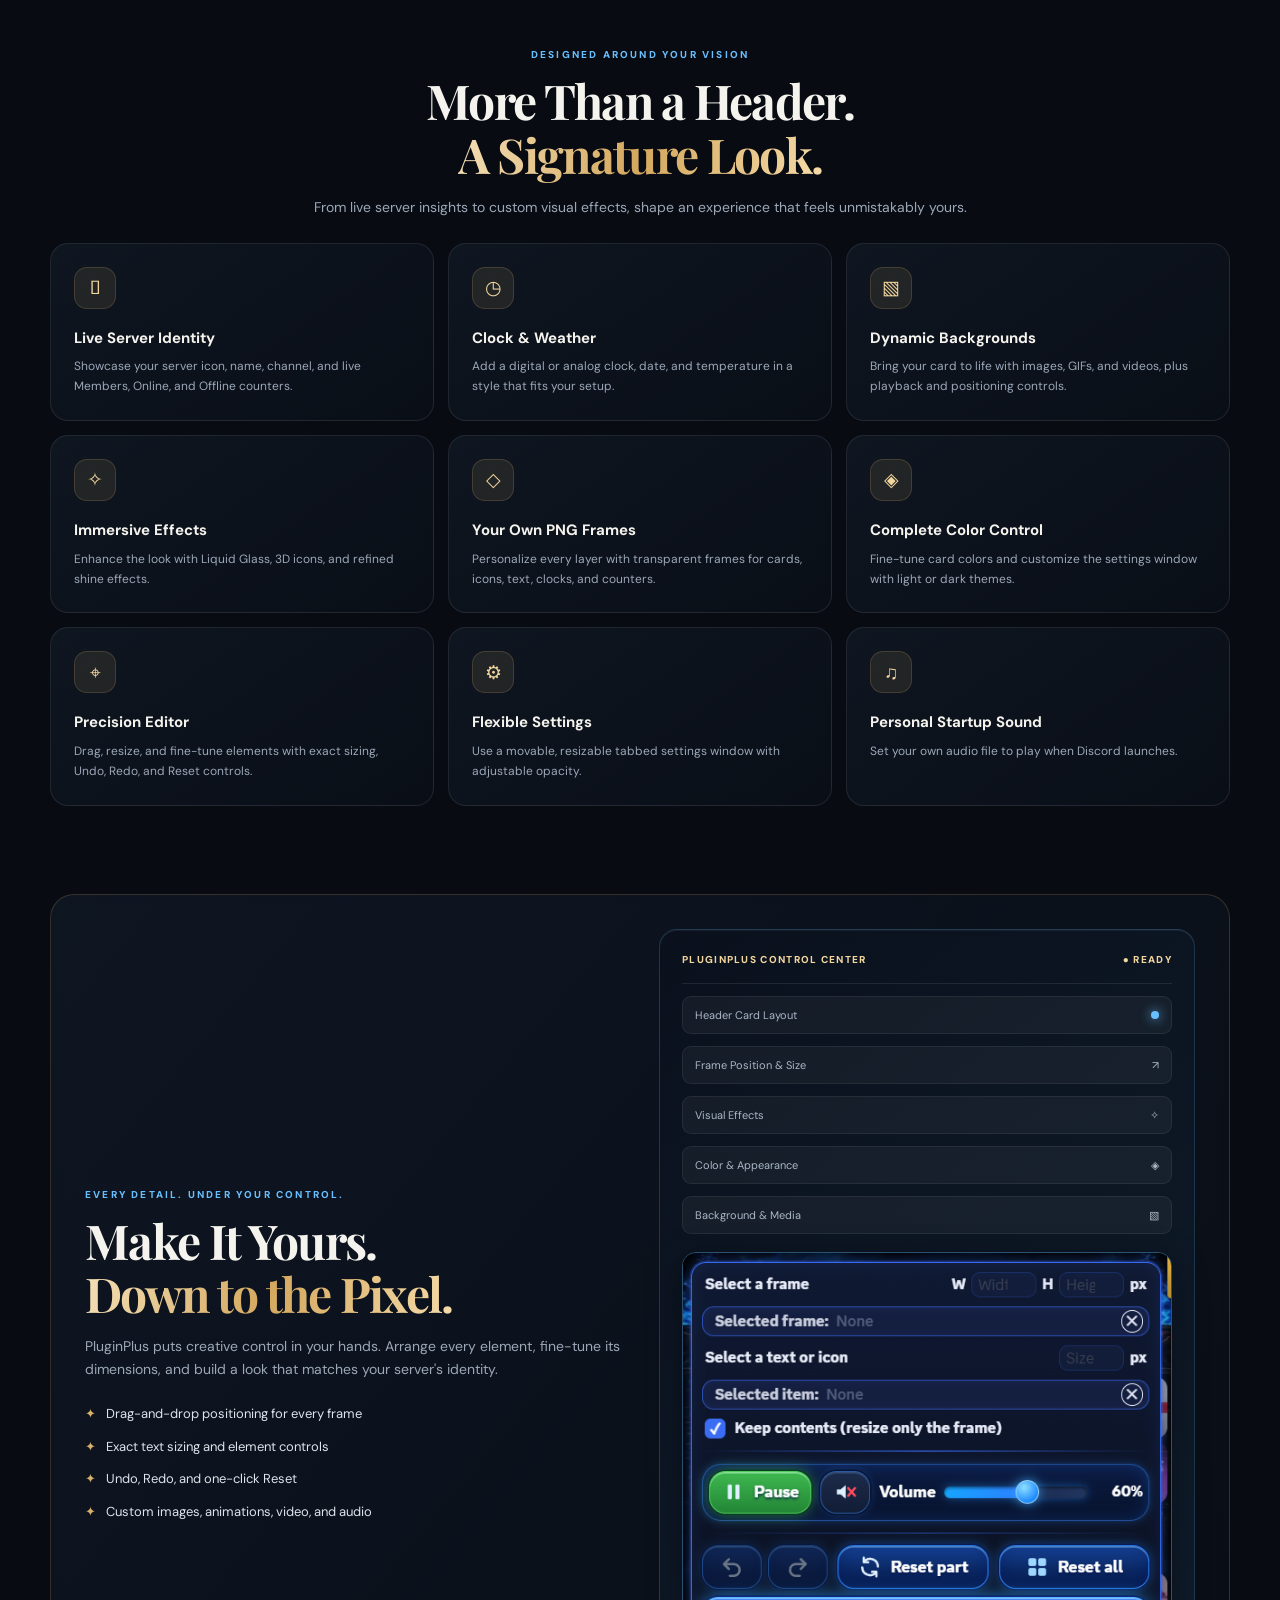
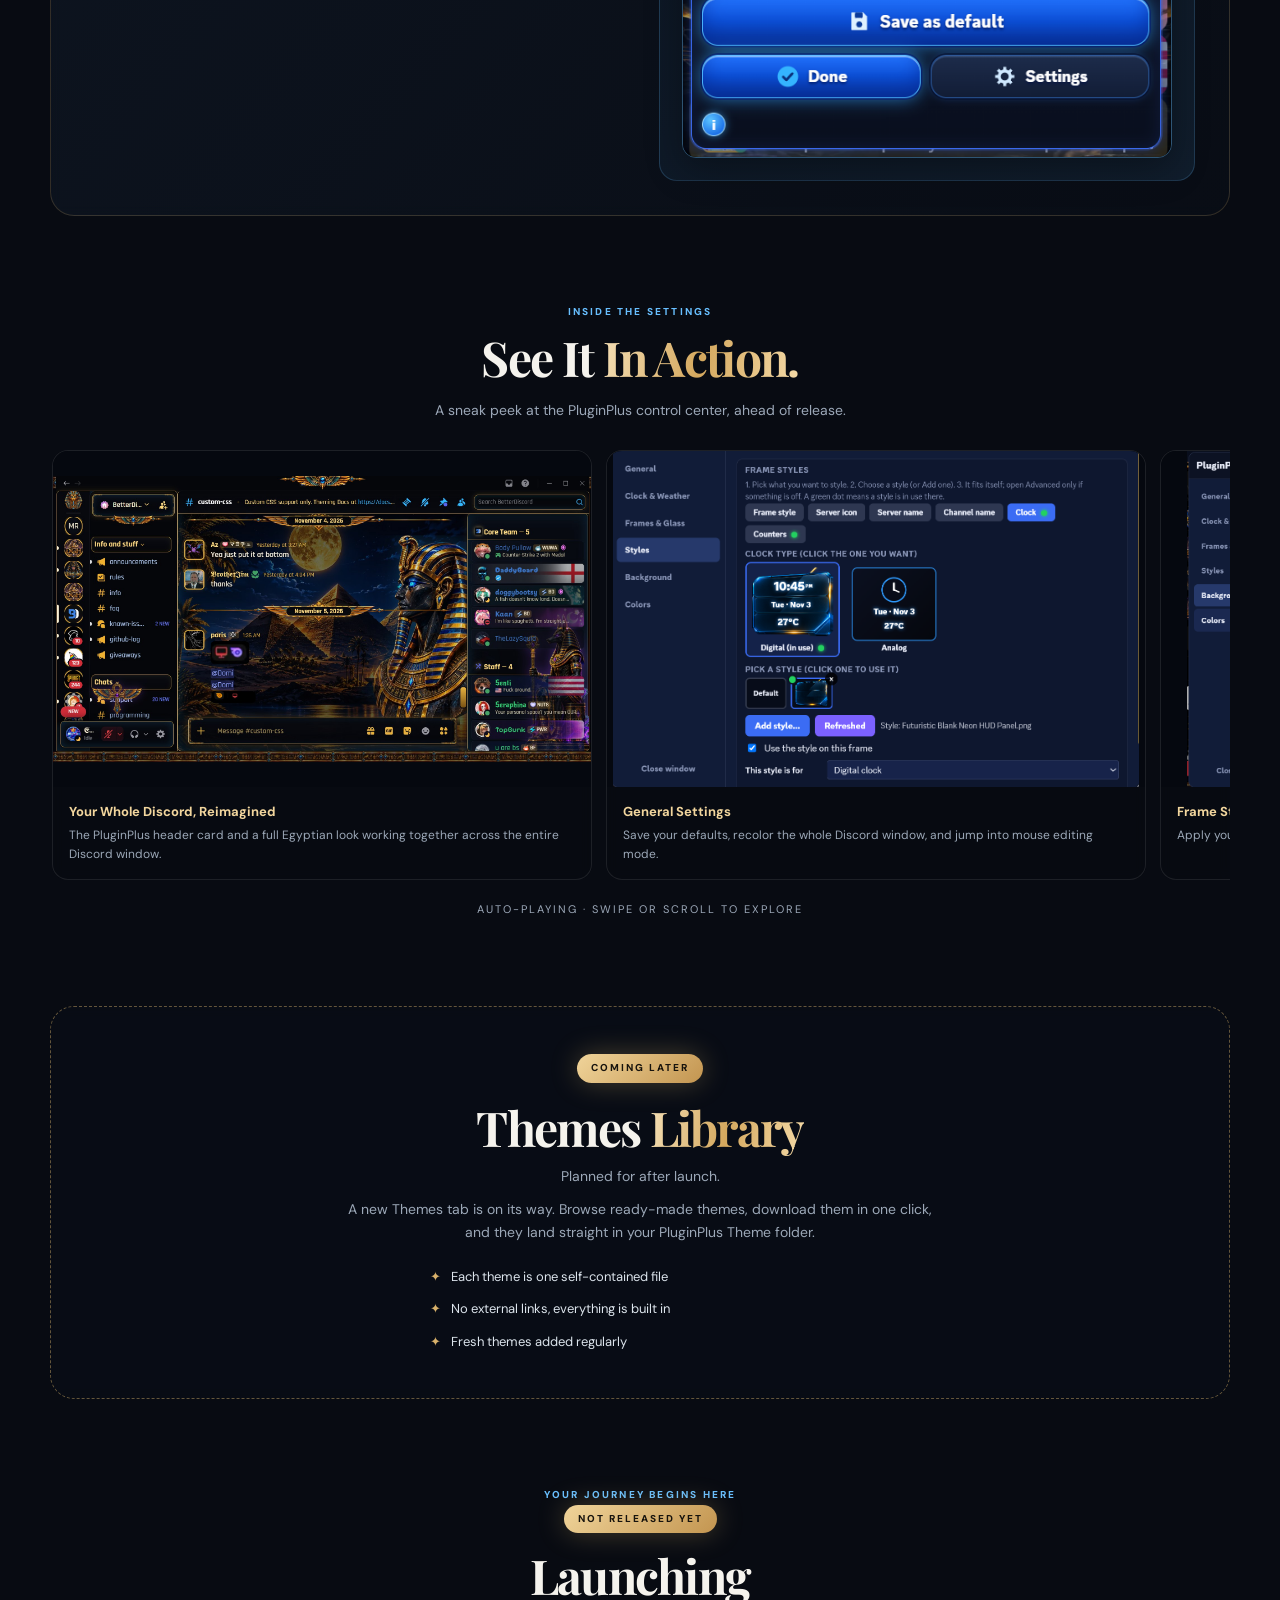
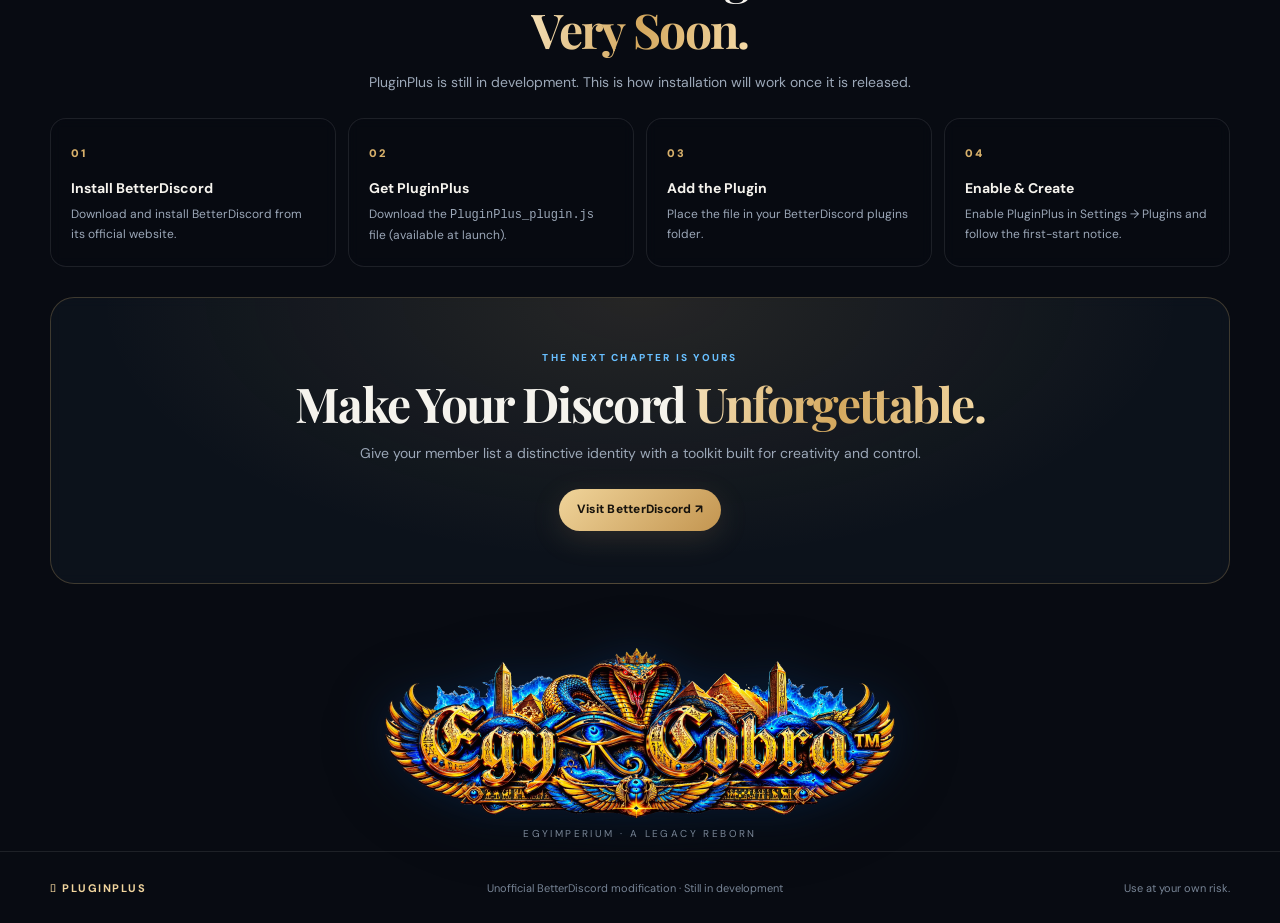
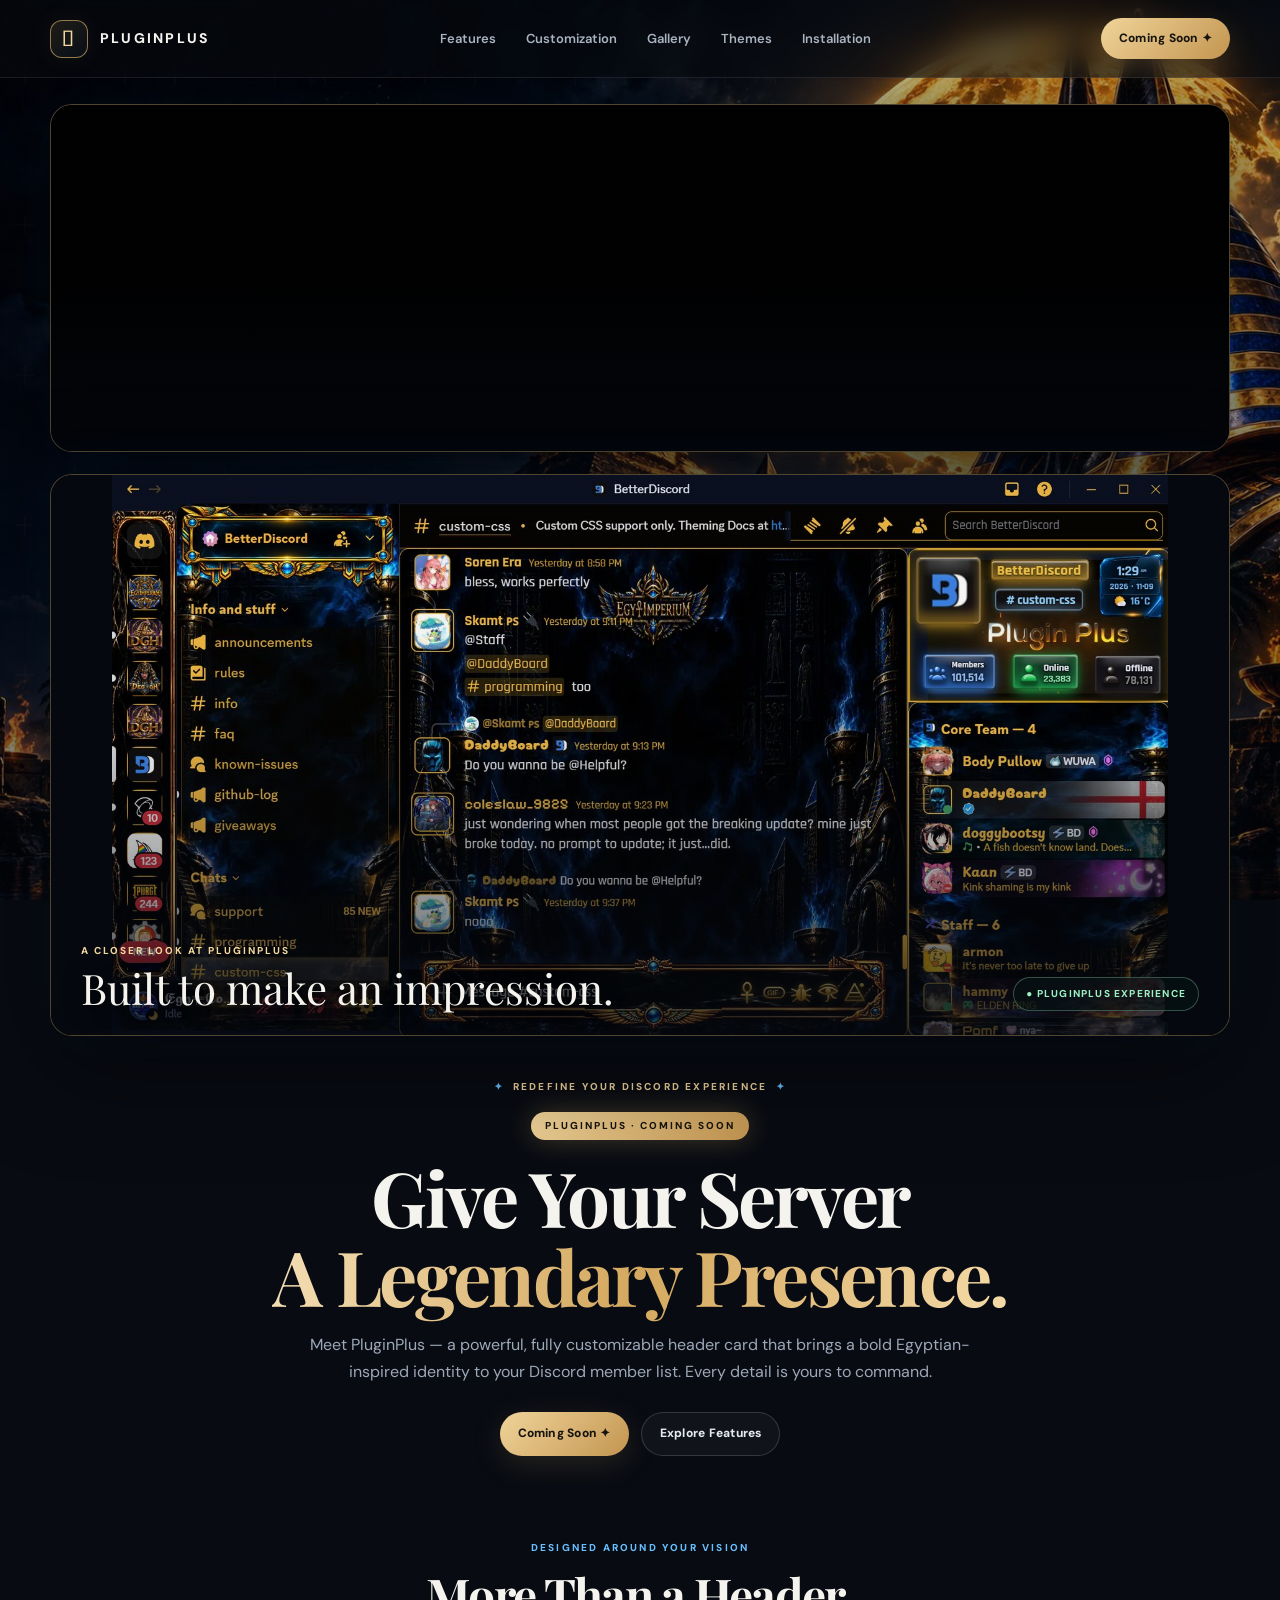
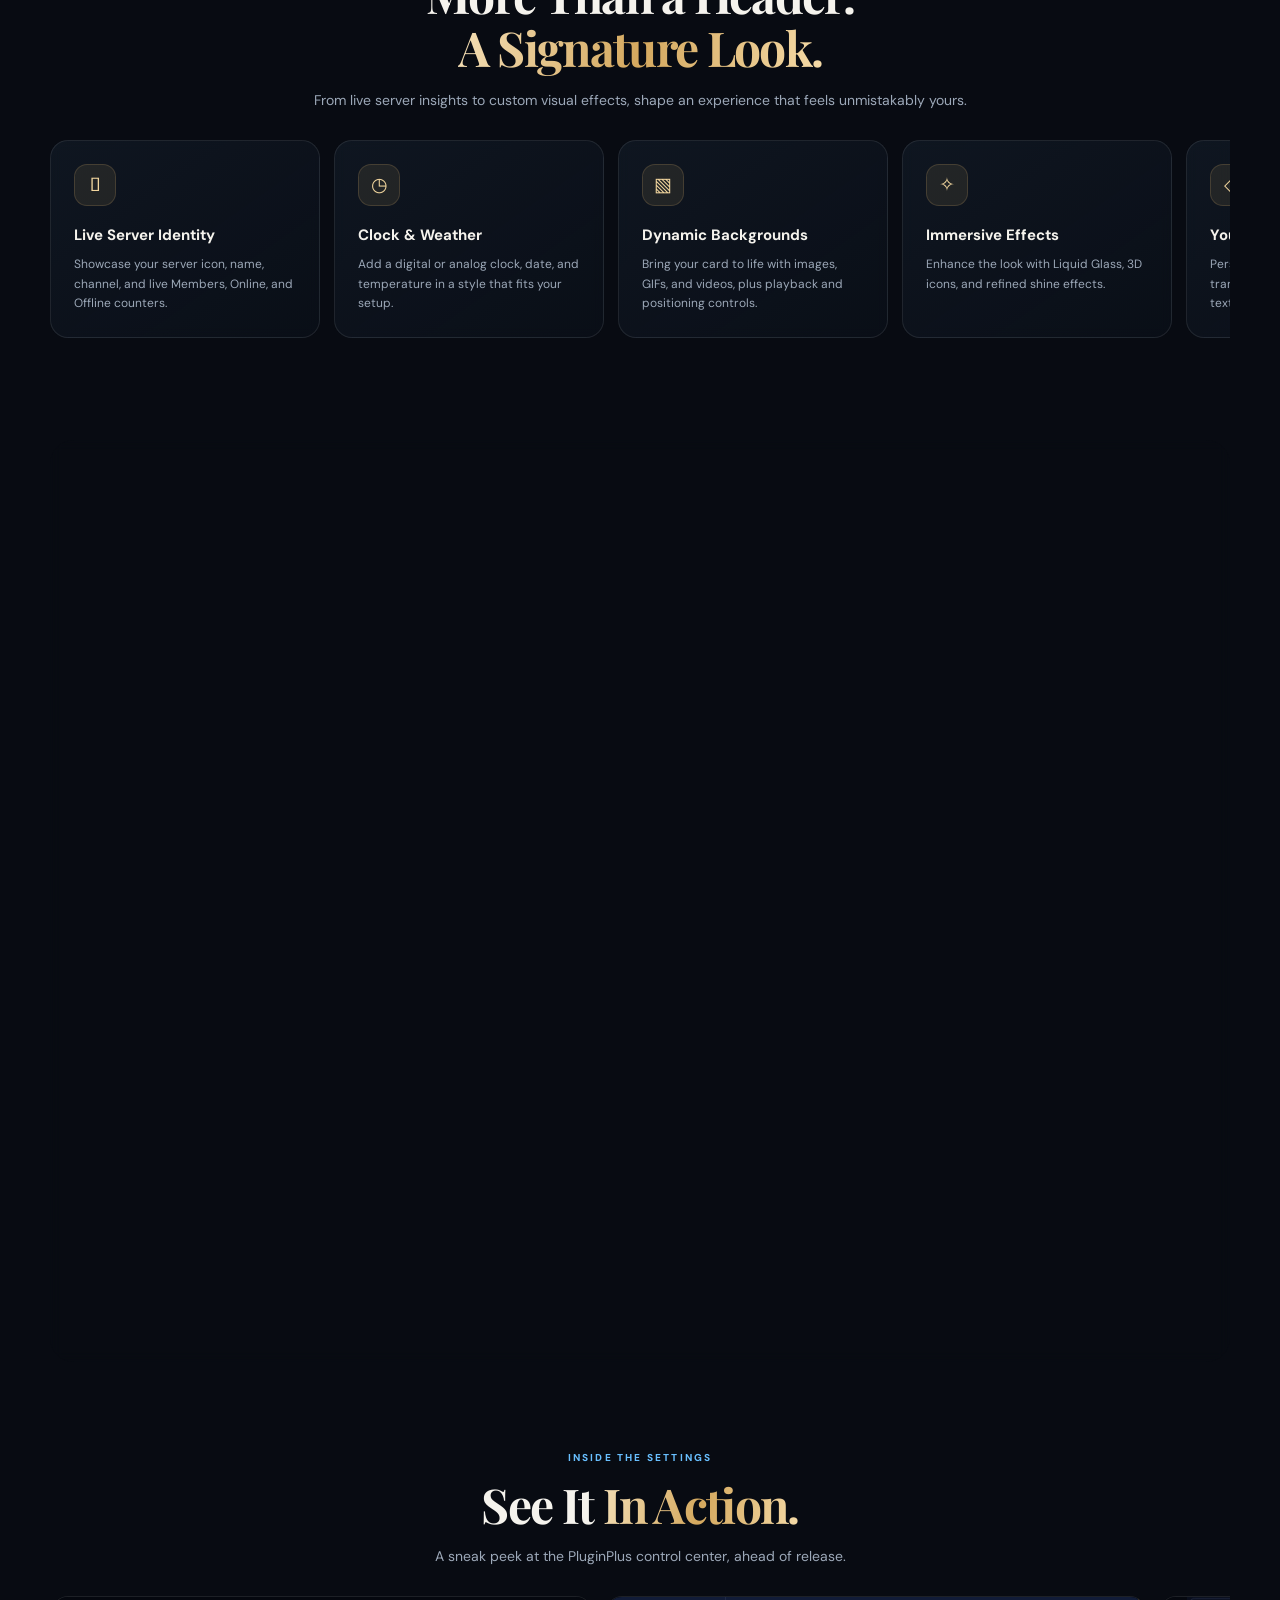
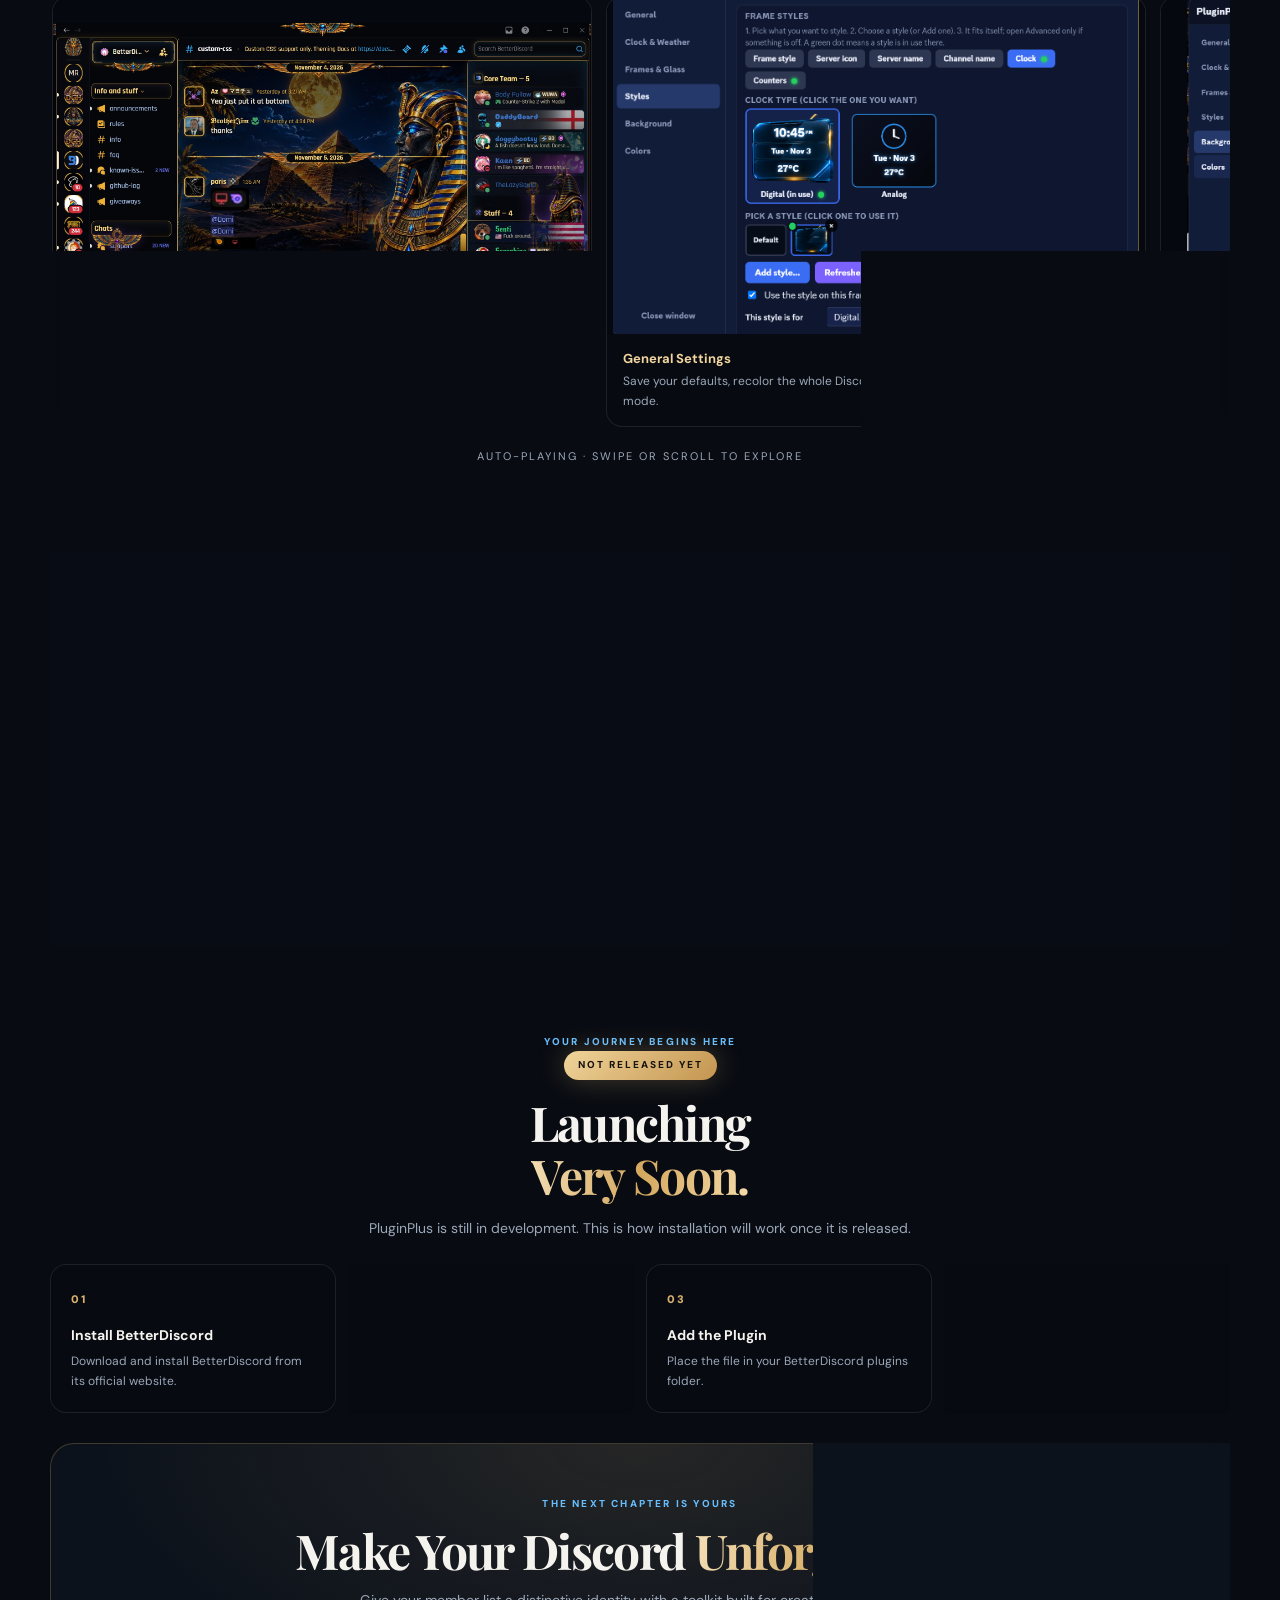
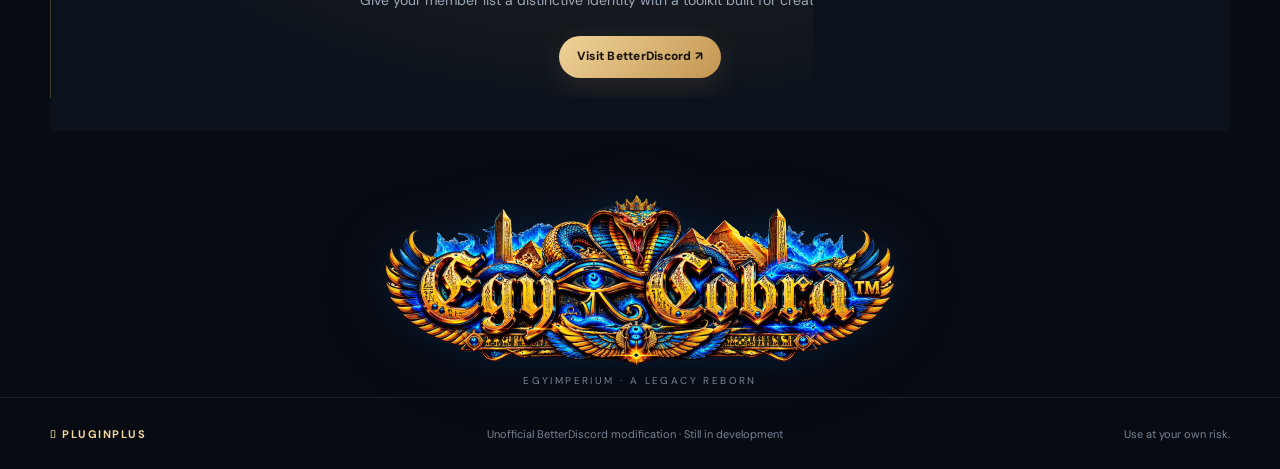
